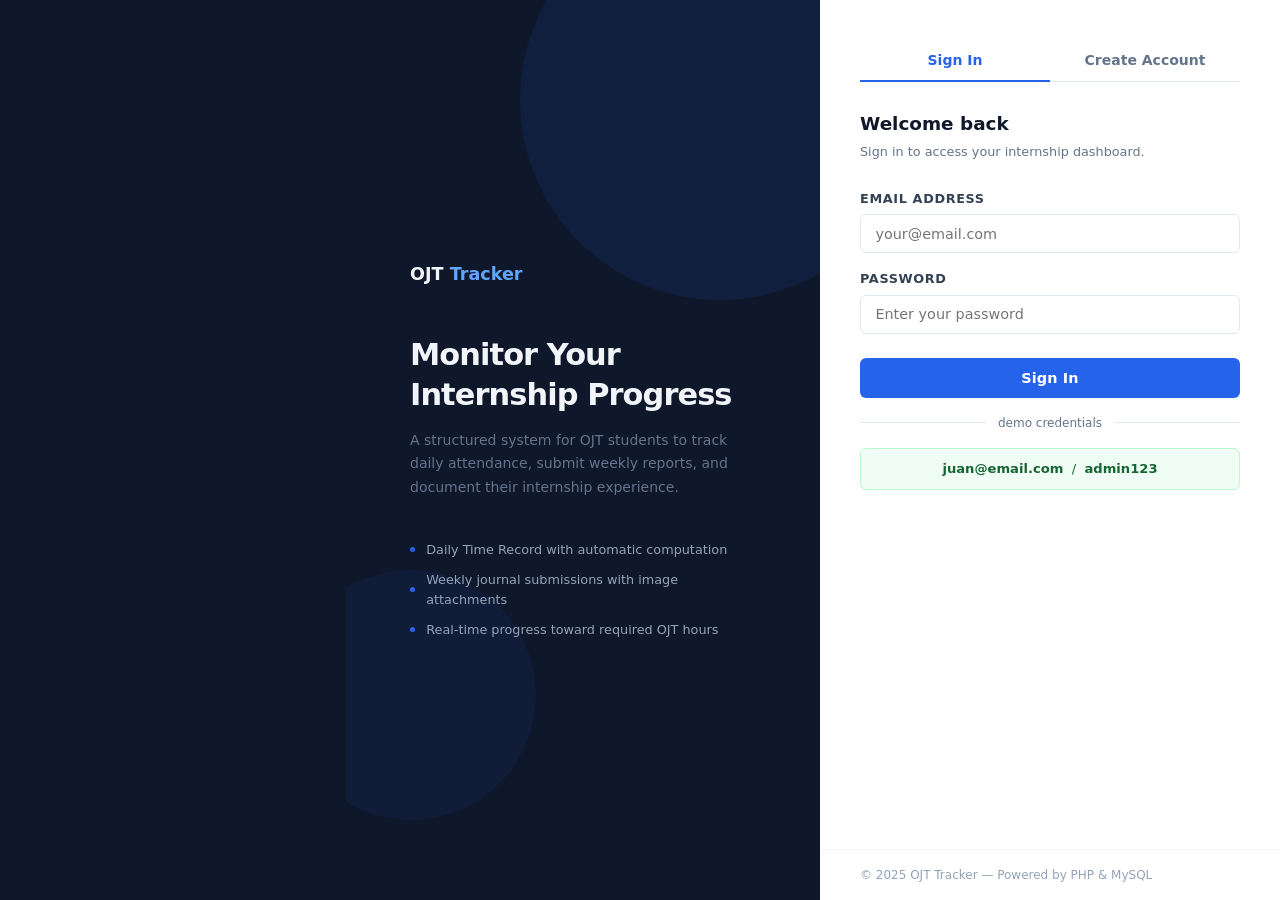
==== frontend/index.html @ 7eb18fa3 "Initial commit" ====
<!DOCTYPE html>
<html lang="en">
<head>
  <meta charset="UTF-8"/>
  <meta name="viewport" content="width=device-width, initial-scale=1.0"/>
  <title>OJT Tracker — Sign In</title>
  <link rel="stylesheet" href="css/style.css"/>
  <style>
    .login-page { display:flex; min-height:100vh; background:#f8fafc; }
    .login-brand {
      flex:1; background:#0f172a; display:flex; flex-direction:column;
      justify-content:center; padding:4rem; position:relative; overflow:hidden;
    }
    .login-brand::before {
      content:''; position:absolute; width:400px; height:400px;
      background:rgba(37,99,235,0.1); border-radius:50%; top:-100px; right:-100px;
    }
    .login-brand::after {
      content:''; position:absolute; width:250px; height:250px;
      background:rgba(37,99,235,0.07); border-radius:50%; bottom:80px; left:-60px;
    }
    .brand-logo { font-size:1.1rem; font-weight:700; color:#f1f5f9; margin-bottom:3rem; position:relative; z-index:1; }
    .brand-logo span { color:#60a5fa; }
    .brand-headline { font-size:1.9rem; font-weight:700; color:#f1f5f9; line-height:1.3; letter-spacing:-0.03em; margin-bottom:0.9rem; position:relative; z-index:1; }
    .brand-sub { font-size:0.875rem; color:#64748b; line-height:1.7; max-width:320px; position:relative; z-index:1; }
    .brand-features { margin-top:2.5rem; display:flex; flex-direction:column; gap:0.7rem; position:relative; z-index:1; }
    .brand-feature { display:flex; align-items:center; gap:0.7rem; font-size:0.8rem; color:#94a3b8; }
    .brand-dot { width:5px; height:5px; background:#2563eb; border-radius:50%; flex-shrink:0; }
    .login-form-panel { width:460px; flex-shrink:0; background:#fff; display:flex; flex-direction:column; box-shadow:-4px 0 24px rgba(0,0,0,0.06); }
    .login-form-content { flex:1; padding:2.5rem; display:flex; flex-direction:column; justify-content:center; }
    .form-title { font-size:1.15rem; font-weight:700; color:#0f172a; margin-bottom:0.25rem; }
    .form-sub { font-size:0.8rem; color:#64748b; margin-bottom:1.75rem; }
    .auth-footer-bar { padding:1rem 2.5rem; font-size:0.75rem; color:#94a3b8; border-top:1px solid #f1f5f9; }
    @media(max-width:768px){ .login-brand{display:none;} .login-form-panel{width:100%;} .login-form-content{padding:2rem 1.5rem;} }
  </style>
</head>
<body>
<div class="login-page">

  <!-- Branding Panel -->
  <div class="login-brand">
    <div class="brand-logo">OJT <span>Tracker</span></div>
    <div class="brand-headline">Monitor Your<br/>Internship Progress</div>
    <div class="brand-sub">A structured system for OJT students to track daily attendance, submit weekly reports, and document their internship experience.</div>
    <div class="brand-features">
      <div class="brand-feature"><div class="brand-dot"></div>Daily Time Record with automatic computation</div>
      <div class="brand-feature"><div class="brand-dot"></div>Weekly journal submissions with image attachments</div>
      <div class="brand-feature"><div class="brand-dot"></div>Real-time progress toward required OJT hours</div>
    </div>
  </div>

  <!-- Form Panel -->
  <div class="login-form-panel">
    <div class="login-form-content">

      <div class="auth-tabs">
        <button class="auth-tab active" id="tab-login"    onclick="switchTab('login')">Sign In</button>
        <button class="auth-tab"        id="tab-register" onclick="switchTab('register')">Create Account</button>
      </div>

      <div class="auth-panels">

        <!-- LOGIN -->
        <div class="auth-panel active" id="panel-login">
          <div class="form-title">Welcome back</div>
          <div class="form-sub">Sign in to access your internship dashboard.</div>
          <div class="auth-alert" id="login-alert"></div>
          <div class="input-field">
            <label>Email Address</label>
            <input type="email" id="login-email" placeholder="your@email.com"
              style="padding-left:0.9rem;"
              onkeydown="if(event.key==='Enter') loginUser()"/>
          </div>
          <div class="input-field">
            <label>Password</label>
            <input type="password" id="login-password" placeholder="Enter your password"
              style="padding-left:0.9rem;"
              onkeydown="if(event.key==='Enter') loginUser()"/>
          </div>
          <button class="btn-auth" onclick="loginUser()">Sign In</button>
          <div class="auth-divider">demo credentials</div>
          <div class="demo-hint"><strong>juan@email.com</strong> &nbsp;/&nbsp; <strong>admin123</strong></div>
        </div>

        <!-- REGISTER -->
        <div class="auth-panel" id="panel-register">
          <div class="form-title">Create your account</div>
          <div class="form-sub">Register to start tracking your internship.</div>
          <div class="auth-alert" id="register-alert"></div>
          <div class="field-row">
            <div class="input-field">
              <label>Full Name</label>
              <input type="text" id="reg-name" placeholder="Juan dela Cruz" style="padding-left:0.9rem;"/>
            </div>
            <div class="input-field">
              <label>School</label>
              <input type="text" id="reg-school" placeholder="e.g. PLM" style="padding-left:0.9rem;"/>
            </div>
          </div>
          <div class="input-field">
            <label>Company / Organization</label>
            <input type="text" id="reg-company" placeholder="e.g. ABC Corporation" style="padding-left:0.9rem;"/>
          </div>
          <div class="input-field">
            <label>Email Address</label>
            <input type="email" id="reg-email" placeholder="your@email.com" style="padding-left:0.9rem;"/>
          </div>
          <div class="field-row">
            <div class="input-field">
              <label>Required Hours</label>
              <input type="number" id="reg-hours" value="600" min="1" max="2000" style="padding-left:0.9rem;"/>
            </div>
            <div class="input-field">
              <label>Password</label>
              <input type="password" id="reg-password" placeholder="Min. 6 characters"
                oninput="checkStrength(this.value)" style="padding-left:0.9rem;"/>
            </div>
          </div>
          <div class="strength-bar">
            <div class="strength-seg" id="str-1"></div>
            <div class="strength-seg" id="str-2"></div>
            <div class="strength-seg" id="str-3"></div>
            <div class="strength-seg" id="str-4"></div>
          </div>
          <div class="strength-label" id="str-label">Enter a password</div>
          <button class="btn-auth" onclick="registerUser()" style="margin-top:1rem;">Create Account</button>
        </div>

      </div>
    </div>
    <div class="auth-footer-bar">&copy; 2025 OJT Tracker &mdash; Powered by PHP &amp; MySQL</div>
  </div>

</div>

<script src="js/auth.js"></script>
<script>
  function switchTab(tab) {
    ['login','register'].forEach(t => {
      document.getElementById(`panel-${t}`).classList.remove('active');
      document.getElementById(`tab-${t}`).classList.remove('active');
    });
    document.getElementById(`panel-${tab}`).classList.add('active');
    document.getElementById(`tab-${tab}`).classList.add('active');
  }

  function authAlert(id, msg, type) {
    const el = document.getElementById(id);
    el.textContent = msg;
    el.className = `auth-alert ${type} show`;
  }

  function clearAlert(id) { document.getElementById(id).classList.remove('show'); }

  function checkStrength(val) {
    const segs  = [1,2,3,4].map(i => document.getElementById(`str-${i}`));
    const label = document.getElementById('str-label');
    segs.forEach(s => s.className = 'strength-seg');
    if (!val) { label.textContent = 'Enter a password'; return; }
    let score = 0;
    if (val.length >= 6)  score++;
    if (val.length >= 10) score++;
    if (/[A-Z]/.test(val) || /[0-9]/.test(val)) score++;
    if (/[^A-Za-z0-9]/.test(val)) score++;
    const levels = ['','weak','fair','good','strong'];
    const labels = ['','Weak','Fair','Good','Strong'];
    for (let i = 0; i < score; i++) segs[i].classList.add(levels[score]);
    label.textContent = labels[score] || 'Enter a password';
  }

  function loginUser() {
    clearAlert('login-alert');
    const email    = document.getElementById('login-email').value.trim();
    const password = document.getElementById('login-password').value;
    if (!email || !password) { authAlert('login-alert', 'Please enter your email and password.', 'error'); return; }
    fetch(`${API}/auth/login.php`, {
      method: 'POST', headers: { 'Content-Type': 'application/json' },
      body: JSON.stringify({ email, password })
    })
    .then(r => r.json())
    .then(data => {
      if (data.success) {
        localStorage.setItem('ojt_user', JSON.stringify(data.user));
        authAlert('login-alert', 'Login successful. Redirecting...', 'success');
        setTimeout(() => window.location.href = 'dashboard.html', 700);
      } else {
        authAlert('login-alert', data.error || 'Invalid credentials.', 'error');
      }
    })
    .catch(() => authAlert('login-alert', 'Unable to connect. Please check that XAMPP is running.', 'error'));
  }

  function registerUser() {
    clearAlert('register-alert');
    const name     = document.getElementById('reg-name').value.trim();
    const school   = document.getElementById('reg-school').value.trim();
    const company  = document.getElementById('reg-company').value.trim();
    const email    = document.getElementById('reg-email').value.trim();
    const hours    = document.getElementById('reg-hours').value;
    const password = document.getElementById('reg-password').value;
    if (!name || !email || !password || !company) { authAlert('register-alert', 'Please complete all required fields.', 'error'); return; }
    if (password.length < 6) { authAlert('register-alert', 'Password must be at least 6 characters.', 'error'); return; }
    if (!/^[^\s@]+@[^\s@]+\.[^\s@]+$/.test(email)) { authAlert('register-alert', 'Please enter a valid email address.', 'error'); return; }
    fetch(`${API}/auth/register.php`, {
      method: 'POST', headers: { 'Content-Type': 'application/json' },
      body: JSON.stringify({ name, school, company, email, password, required_hours: hours || 600 })
    })
    .then(r => r.json())
    .then(data => {
      if (data.success) {
        authAlert('register-alert', 'Account created. You may now sign in.', 'success');
        setTimeout(() => { switchTab('login'); document.getElementById('login-email').value = email; }, 1200);
      } else {
        authAlert('register-alert', data.error, 'error');
      }
    })
    .catch(() => authAlert('register-alert', 'Unable to connect to server.', 'error'));
  }
</script>
</body>
</html>
---- frontend/css/style.css ----
/* ============================================================
   OJT TRACKER — Corporate Professional Theme
   Clean, minimal, enterprise-grade design
   ============================================================ */

/* ── Reset & Variables ── */
*, *::before, *::after { box-sizing: border-box; margin: 0; padding: 0; }

:root {
  /* Corporate color palette */
  --primary:        #2563eb;
  --primary-dark:   #1d4ed8;
  --primary-light:  #eff6ff;
  --primary-muted:  #bfdbfe;

  --success:        #16a34a;
  --success-light:  #f0fdf4;
  --danger:         #dc2626;
  --danger-light:   #fef2f2;
  --warning:        #d97706;
  --warning-light:  #fffbeb;

  /* Neutrals */
  --bg:             #f1f5f9;
  --card:           #ffffff;
  --text:           #0f172a;
  --text-secondary: #334155;
  --text-muted:     #64748b;
  --border:         #e2e8f0;
  --border-light:   #f1f5f9;

  /* Sidebar */
  --sidebar-bg:     #0f172a;
  --sidebar-hover:  #1e293b;
  --sidebar-active: #1e3a5f;
  --sidebar-width:  256px;

  /* Misc */
  --radius:         8px;
  --radius-sm:      6px;
  --radius-lg:      12px;
  --shadow-sm:      0 1px 3px rgba(0,0,0,0.08), 0 1px 2px rgba(0,0,0,0.04);
  --shadow:         0 4px 6px rgba(0,0,0,0.05), 0 1px 3px rgba(0,0,0,0.06);
  --shadow-md:      0 10px 15px rgba(0,0,0,0.07), 0 4px 6px rgba(0,0,0,0.05);
  --transition:     all 0.18s ease;
}

body {
  font-family: 'Segoe UI', system-ui, -apple-system, BlinkMacSystemFont, sans-serif;
  background: var(--bg);
  color: var(--text);
  min-height: 100vh;
  font-size: 14px;
  line-height: 1.5;
  -webkit-font-smoothing: antialiased;
}

/* ── Scrollbar ── */
::-webkit-scrollbar { width: 5px; height: 5px; }
::-webkit-scrollbar-track { background: transparent; }
::-webkit-scrollbar-thumb { background: #cbd5e1; border-radius: 99px; }
::-webkit-scrollbar-thumb:hover { background: #94a3b8; }

/* ── Animations ── */
@keyframes fadeIn {
  from { opacity: 0; transform: translateY(8px); }
  to   { opacity: 1; transform: translateY(0); }
}
@keyframes shimmer {
  0%   { background-position: -200% 0; }
  100% { background-position:  200% 0; }
}

.main { animation: fadeIn 0.25s ease both; }

/* ============================================================
   LOGIN / AUTH PAGE
   ============================================================ */
.login-page {
  display: flex;
  min-height: 100vh;
  background: #f8fafc;
}

/* Left branding panel */
.login-page::before {
  content: '';
  display: block;
  flex: 1;
  background: var(--sidebar-bg);
  min-height: 100vh;
  position: relative;
}

@media (max-width: 768px) {
  .login-page::before { display: none; }
}

.login-card {
  width: 100%;
  max-width: 460px;
  padding: 3rem 2.75rem;
  background: #fff;
  display: flex;
  flex-direction: column;
  justify-content: center;
  box-shadow: -4px 0 40px rgba(0,0,0,0.06);
  position: relative;
  z-index: 1;
}

.login-logo {
  font-size: 1.35rem;
  font-weight: 700;
  color: var(--text);
  letter-spacing: -0.02em;
  margin-bottom: 0.25rem;
}

.login-logo span {
  color: var(--primary);
}

.login-subtitle {
  font-size: 0.82rem;
  color: var(--text-muted);
  margin-bottom: 2.5rem;
  padding-bottom: 2rem;
  border-bottom: 1px solid var(--border);
}

.login-hint {
  margin-top: 1.25rem;
  font-size: 0.8rem;
  color: var(--text-muted);
  padding: 0.65rem 0.9rem;
  background: var(--bg);
  border-radius: var(--radius-sm);
  border: 1px solid var(--border);
  text-align: center;
}

/* ── Auth Tab Switcher ── */
.auth-tabs {
  display: flex;
  border-bottom: 1px solid var(--border);
  margin-bottom: 1.75rem;
}

.auth-tab {
  flex: 1;
  padding: 0.75rem 1rem;
  background: none;
  border: none;
  border-bottom: 2px solid transparent;
  margin-bottom: -1px;
  font-size: 0.875rem;
  font-weight: 600;
  color: var(--text-muted);
  cursor: pointer;
  transition: var(--transition);
  font-family: inherit;
}

.auth-tab:hover { color: var(--text); }
.auth-tab.active { color: var(--primary); border-bottom-color: var(--primary); }

/* ── Auth Panels ── */
.auth-panels { flex: 1; }
.auth-panel { display: none; animation: fadeIn 0.2s ease; }
.auth-panel.active { display: block; }

.auth-logo {
  margin-bottom: 1.75rem;
}
.auth-logo-title {
  font-size: 1.1rem;
  font-weight: 700;
  color: var(--text);
  letter-spacing: -0.01em;
}
.auth-logo-sub {
  font-size: 0.8rem;
  color: var(--text-muted);
  margin-top: 0.2rem;
}

/* ── Input Fields ── */
.input-field { margin-bottom: 1rem; }

.input-field label {
  display: block;
  font-size: 0.8rem;
  font-weight: 600;
  color: var(--text-secondary);
  margin-bottom: 0.4rem;
  text-transform: uppercase;
  letter-spacing: 0.05em;
}

.input-field input {
  width: 100%;
  padding: 0.65rem 0.9rem 0.65rem 2.5rem;
  border: 1px solid var(--border);
  border-radius: var(--radius-sm);
  font-size: 0.9rem;
  font-family: inherit;
  color: var(--text);
  background: #fff;
  outline: none;
  transition: var(--transition);
}

.input-field input:focus {
  border-color: var(--primary);
  box-shadow: 0 0 0 3px rgba(37,99,235,0.08);
}

.input-field .field-icon {
  position: absolute;
  left: 0.75rem;
  bottom: 0.72rem;
  font-size: 0.9rem;
  color: #94a3b8;
  pointer-events: none;
}

.field-row {
  display: grid;
  grid-template-columns: 1fr 1fr;
  gap: 0.75rem;
}

.btn-auth {
  width: 100%;
  padding: 0.75rem;
  background: var(--primary);
  color: #fff;
  border: none;
  border-radius: var(--radius-sm);
  font-size: 0.9rem;
  font-weight: 600;
  font-family: inherit;
  cursor: pointer;
  margin-top: 0.5rem;
  transition: var(--transition);
  letter-spacing: 0.01em;
}

.btn-auth:hover { background: var(--primary-dark); }
.btn-auth:active { transform: scale(0.99); }

/* Password strength */
.strength-bar { display: flex; gap: 3px; margin-top: 6px; }
.strength-seg { flex: 1; height: 3px; background: var(--border); border-radius: 99px; transition: background 0.3s; }
.strength-seg.weak   { background: var(--danger); }
.strength-seg.fair   { background: var(--warning); }
.strength-seg.good   { background: #2dd4bf; }
.strength-seg.strong { background: var(--success); }
.strength-label { font-size: 0.72rem; color: var(--text-muted); margin-top: 4px; }

/* Auth alerts */
.auth-alert { padding: 0.65rem 0.9rem; border-radius: var(--radius-sm); font-size: 0.85rem; margin-bottom: 1rem; display: none; border: 1px solid; }
.auth-alert.show { display: block; }
.auth-alert.error   { background: var(--danger-light);  color: #991b1b; border-color: #fecaca; }
.auth-alert.success { background: var(--success-light); color: #166534; border-color: #bbf7d0; }

.auth-divider {
  display: flex; align-items: center; gap: 0.75rem;
  font-size: 0.75rem; color: var(--text-muted); margin: 1rem 0;
}
.auth-divider::before, .auth-divider::after { content: ''; flex: 1; height: 1px; background: var(--border); }

.demo-hint {
  background: #f0fdf4;
  border: 1px solid #bbf7d0;
  border-radius: var(--radius-sm);
  padding: 0.65rem 1rem;
  font-size: 0.82rem;
  color: #166534;
  text-align: center;
}

.auth-footer {
  padding: 1.25rem 2.75rem;
  font-size: 0.75rem;
  color: var(--text-muted);
  border-top: 1px solid var(--border);
  margin-top: auto;
}

/* ============================================================
   LAYOUT
   ============================================================ */
.layout { display: flex; min-height: 100vh; }

/* ============================================================
   SIDEBAR
   ============================================================ */
.sidebar {
  width: var(--sidebar-width);
  background: var(--sidebar-bg);
  display: flex;
  flex-direction: column;
  padding: 0;
  position: fixed;
  top: 0; left: 0;
  height: 100vh;
  z-index: 100;
  transition: var(--transition);
  border-right: 1px solid #1e293b;
}

.sidebar-logo {
  padding: 1.25rem 1.5rem;
  border-bottom: 1px solid #1e293b;
  font-size: 1rem;
  font-weight: 700;
  color: #f1f5f9;
  letter-spacing: -0.01em;
  white-space: nowrap;
  overflow: hidden;
}

.sidebar-logo span {
  color: #60a5fa;
}

.nav-section-label {
  padding: 1.25rem 1.5rem 0.4rem;
  font-size: 0.68rem;
  font-weight: 700;
  text-transform: uppercase;
  letter-spacing: 0.1em;
  color: #475569;
}

nav { padding: 0 0.75rem; }

.nav-link {
  display: flex;
  align-items: center;
  gap: 0.75rem;
  padding: 0.6rem 0.75rem;
  border-radius: var(--radius-sm);
  color: #94a3b8;
  text-decoration: none;
  margin-bottom: 1px;
  font-size: 0.875rem;
  font-weight: 500;
  transition: var(--transition);
}

.nav-link:hover {
  background: var(--sidebar-hover);
  color: #e2e8f0;
}

.nav-link.active {
  background: var(--sidebar-active);
  color: #eff6ff;
  font-weight: 600;
}

.nav-link.active .nav-icon-svg path,
.nav-link.active .nav-icon-svg rect,
.nav-link.active .nav-icon-svg circle { stroke: #60a5fa; }

.nav-icon {
  width: 18px;
  text-align: center;
  font-size: 0.95rem;
  flex-shrink: 0;
  opacity: 0.8;
}

/* SVG nav icons */
.nav-icon-svg {
  width: 16px;
  height: 16px;
  flex-shrink: 0;
  stroke: #64748b;
  fill: none;
  stroke-width: 1.8;
  stroke-linecap: round;
  stroke-linejoin: round;
  transition: var(--transition);
}

.nav-link:hover .nav-icon-svg { stroke: #94a3b8; }
.nav-link.active .nav-icon-svg { stroke: #60a5fa; }

.sidebar-footer {
  margin-top: auto;
  border-top: 1px solid #1e293b;
  padding: 1rem 0.75rem;
}

.sidebar-user {
  display: flex;
  align-items: center;
  gap: 0.75rem;
  padding: 0.5rem 0.5rem 0.75rem;
}

.sidebar-avatar {
  width: 32px; height: 32px;
  background: var(--primary);
  border-radius: var(--radius-sm);
  display: flex;
  align-items: center;
  justify-content: center;
  font-weight: 700;
  font-size: 0.8rem;
  color: #fff;
  flex-shrink: 0;
}

.sidebar-user-info { flex: 1; overflow: hidden; }
.sidebar-user-name { font-size: 0.82rem; font-weight: 600; color: #e2e8f0; white-space: nowrap; overflow: hidden; text-overflow: ellipsis; }
.sidebar-user-role { font-size: 0.7rem; color: #475569; margin-top: 1px; }

/* ============================================================
   MAIN CONTENT
   ============================================================ */
.main {
  margin-left: var(--sidebar-width);
  padding: 2rem 2.5rem;
  flex: 1;
  min-height: 100vh;
}

/* ── Page Header ── */
.page-header {
  display: flex;
  justify-content: space-between;
  align-items: flex-start;
  margin-bottom: 1.75rem;
  gap: 1rem;
  flex-wrap: wrap;
}

.page-header-left h1 {
  font-size: 1.4rem;
  font-weight: 700;
  color: var(--text);
  letter-spacing: -0.02em;
  line-height: 1.25;
}

.page-header-left p {
  color: var(--text-muted);
  font-size: 0.875rem;
  margin-top: 0.25rem;
}

.breadcrumb {
  display: flex;
  align-items: center;
  gap: 0.4rem;
  font-size: 0.78rem;
  color: var(--text-muted);
  margin-bottom: 0.35rem;
}

.breadcrumb::after {
  content: '';
}

.breadcrumb span {
  color: var(--primary);
  font-weight: 500;
}

.breadcrumb-sep { color: #cbd5e1; }

/* ============================================================
   CARDS
   ============================================================ */
.card {
  background: var(--card);
  border-radius: var(--radius);
  padding: 1.5rem;
  box-shadow: var(--shadow-sm);
  border: 1px solid var(--border);
  transition: var(--transition);
}

.card-header {
  display: flex;
  justify-content: space-between;
  align-items: center;
  margin-bottom: 1.25rem;
  padding-bottom: 1rem;
  border-bottom: 1px solid var(--border-light);
}

.card-title {
  font-size: 0.875rem;
  font-weight: 700;
  color: var(--text);
  text-transform: uppercase;
  letter-spacing: 0.04em;
}

/* ── Stat Cards ── */
.cards-grid {
  display: grid;
  grid-template-columns: repeat(auto-fit, minmax(200px, 1fr));
  gap: 1rem;
  margin-bottom: 1.5rem;
}

.stat-card {
  padding: 1.25rem 1.5rem;
  position: relative;
  animation: fadeIn 0.3s ease both;
}

.stat-card:nth-child(1) { animation-delay: 0.04s; }
.stat-card:nth-child(2) { animation-delay: 0.08s; }
.stat-card:nth-child(3) { animation-delay: 0.12s; }
.stat-card:nth-child(4) { animation-delay: 0.16s; }

.stat-icon-wrap {
  width: 36px; height: 36px;
  border-radius: var(--radius-sm);
  display: flex;
  align-items: center;
  justify-content: center;
  margin-bottom: 1rem;
  font-size: 1rem;
}

/* Clean, subtle icon backgrounds */
.stat-icon-1 { background: #eff6ff; color: var(--primary); }
.stat-icon-2 { background: #f0fdf4; color: var(--success); }
.stat-icon-3 { background: #fffbeb; color: var(--warning); }
.stat-icon-4 { background: #f5f3ff; color: #7c3aed; }

.stat-label {
  font-size: 0.75rem;
  color: var(--text-muted);
  font-weight: 600;
  text-transform: uppercase;
  letter-spacing: 0.05em;
  margin-bottom: 0.35rem;
}

.stat-value {
  font-size: 1.5rem;
  font-weight: 700;
  color: var(--text);
  letter-spacing: -0.02em;
  line-height: 1;
}

.stat-sub {
  font-size: 0.75rem;
  color: var(--text-muted);
  margin-top: 0.3rem;
}

/* ── Top border accent on stat cards ── */
.stat-card-1 { border-top: 3px solid #2563eb; }
.stat-card-2 { border-top: 3px solid #16a34a; }
.stat-card-3 { border-top: 3px solid #d97706; }
.stat-card-4 { border-top: 3px solid #7c3aed; }

/* ── Progress ── */
.progress-wrap { margin-top: 0.25rem; }
.progress-label-row { display: flex; justify-content: space-between; font-size: 0.8rem; color: var(--text-muted); margin-bottom: 0.6rem; }
.progress-bar-bg { background: var(--border); border-radius: 999px; height: 8px; overflow: hidden; }
.progress-bar-fill {
  height: 100%;
  border-radius: 999px;
  background: var(--primary);
  transition: width 0.7s ease;
}

/* ============================================================
   FORMS
   ============================================================ */
.form-group { margin-bottom: 1.1rem; }

.form-group label {
  display: block;
  margin-bottom: 0.4rem;
  font-weight: 600;
  font-size: 0.8rem;
  color: var(--text-secondary);
  text-transform: uppercase;
  letter-spacing: 0.04em;
}

.form-group input,
.form-group textarea,
.form-group select {
  width: 100%;
  padding: 0.6rem 0.875rem;
  border: 1px solid var(--border);
  border-radius: var(--radius-sm);
  font-size: 0.9rem;
  font-family: inherit;
  color: var(--text);
  background: #fff;
  outline: none;
  transition: var(--transition);
}

.form-group input:focus,
.form-group textarea:focus,
.form-group select:focus {
  border-color: var(--primary);
  box-shadow: 0 0 0 3px rgba(37,99,235,0.08);
}

.form-group textarea { resize: vertical; min-height: 100px; line-height: 1.6; }
.form-row { display: grid; grid-template-columns: 1fr 1fr; gap: 1rem; }

.input-wrap { position: relative; }
.input-wrap input { padding-left: 2.5rem; }
.input-icon { position: absolute; left: 0.8rem; top: 50%; transform: translateY(-50%); font-size: 0.9rem; color: #94a3b8; pointer-events: none; }

/* ============================================================
   BUTTONS
   ============================================================ */
.btn {
  display: inline-flex;
  align-items: center;
  justify-content: center;
  gap: 0.4rem;
  padding: 0.55rem 1.1rem;
  border: 1px solid transparent;
  border-radius: var(--radius-sm);
  cursor: pointer;
  font-size: 0.85rem;
  font-weight: 600;
  font-family: inherit;
  transition: var(--transition);
  white-space: nowrap;
  letter-spacing: 0.01em;
}

.btn:active { transform: scale(0.98); }

.btn-primary {
  background: var(--primary);
  color: #fff;
  border-color: var(--primary);
}
.btn-primary:hover { background: var(--primary-dark); border-color: var(--primary-dark); }

.btn-success {
  background: var(--success);
  color: #fff;
  border-color: var(--success);
}
.btn-success:hover { background: #15803d; }

.btn-danger {
  background: var(--danger);
  color: #fff;
  border-color: var(--danger);
}
.btn-danger:hover { background: #b91c1c; }

.btn-outline {
  background: #fff;
  border-color: var(--border);
  color: var(--text-secondary);
}
.btn-outline:hover { border-color: #94a3b8; background: var(--bg); }

.btn-ghost {
  background: rgba(255,255,255,0.08);
  color: #94a3b8;
  border-color: rgba(255,255,255,0.1);
}
.btn-ghost:hover { background: rgba(255,255,255,0.14); color: #e2e8f0; }

.btn-sm  { padding: 0.35rem 0.75rem; font-size: 0.775rem; }
.btn-lg  { padding: 0.7rem 1.5rem; font-size: 0.9rem; }
.full-width { width: 100%; }

/* ============================================================
   ALERTS
   ============================================================ */
.alert {
  padding: 0.7rem 1rem;
  border-radius: var(--radius-sm);
  margin-bottom: 1rem;
  font-size: 0.85rem;
  font-weight: 500;
  border: 1px solid;
  animation: fadeIn 0.2s ease;
}

.alert-success { background: var(--success-light); color: #166534; border-color: #bbf7d0; }
.alert-error   { background: var(--danger-light);  color: #991b1b; border-color: #fecaca; }
.alert-info    { background: var(--primary-light); color: #1e40af; border-color: var(--primary-muted); }
.hidden        { display: none !important; }

/* ============================================================
   DTR PAGE
   ============================================================ */
.dtr-hero {
  background: var(--sidebar-bg);
  border-radius: var(--radius);
  padding: 2.5rem 2rem;
  color: #fff;
  text-align: center;
  margin-bottom: 1.5rem;
  border: 1px solid #1e293b;
  position: relative;
  overflow: hidden;
}

/* Subtle grid pattern */
.dtr-hero::before {
  content: '';
  position: absolute;
  inset: 0;
  background-image:
    linear-gradient(rgba(255,255,255,0.03) 1px, transparent 1px),
    linear-gradient(90deg, rgba(255,255,255,0.03) 1px, transparent 1px);
  background-size: 32px 32px;
}

.dtr-date {
  font-size: 0.82rem;
  color: #64748b;
  margin-bottom: 0.5rem;
  text-transform: uppercase;
  letter-spacing: 0.06em;
  position: relative;
  z-index: 1;
}

.dtr-clock {
  font-size: 3.5rem;
  font-weight: 700;
  letter-spacing: -2px;
  font-variant-numeric: tabular-nums;
  line-height: 1;
  margin-bottom: 1.5rem;
  color: #f1f5f9;
  position: relative;
  z-index: 1;
}

.dtr-buttons {
  display: flex;
  gap: 0.75rem;
  justify-content: center;
  position: relative;
  z-index: 1;
}

.btn-in {
  background: #166534;
  color: #dcfce7;
  border-color: #166534;
  padding: 0.65rem 2rem;
  font-size: 0.9rem;
}
.btn-in:hover { background: #15803d; border-color: #15803d; }

.btn-out {
  background: #991b1b;
  color: #fee2e2;
  border-color: #991b1b;
  padding: 0.65rem 2rem;
  font-size: 0.9rem;
}
.btn-out:hover { background: #b91c1c; border-color: #b91c1c; }

/* Collapsible */
.collapsible { overflow: hidden; transition: max-height 0.3s ease; max-height: 0; }
.collapsible.open { max-height: 600px; }

/* ============================================================
   TABLES
   ============================================================ */
.table-wrap { overflow-x: auto; }

.table {
  width: 100%;
  border-collapse: collapse;
}

.table thead tr {
  background: var(--bg);
  border-bottom: 1px solid var(--border);
}

.table th {
  padding: 0.7rem 1rem;
  text-align: left;
  font-size: 0.72rem;
  font-weight: 700;
  text-transform: uppercase;
  letter-spacing: 0.07em;
  color: var(--text-muted);
  white-space: nowrap;
}

.table td {
  padding: 0.85rem 1rem;
  border-bottom: 1px solid var(--border-light);
  font-size: 0.875rem;
  color: var(--text-secondary);
}

.table tbody tr:hover td { background: #fafcff; }
.table tbody tr:last-child td { border-bottom: none; }

/* ============================================================
   BADGES
   ============================================================ */
.badge {
  display: inline-flex;
  align-items: center;
  gap: 0.25rem;
  padding: 0.2rem 0.6rem;
  border-radius: 4px;
  font-size: 0.72rem;
  font-weight: 600;
  letter-spacing: 0.02em;
}

.badge-primary { background: #eff6ff; color: #1d4ed8; }
.badge-success { background: #f0fdf4; color: #166534; }
.badge-warning { background: #fffbeb; color: #92400e; }
.badge-danger  { background: #fef2f2; color: #991b1b; }
.badge-muted   { background: #f1f5f9; color: var(--text-muted); }

/* ============================================================
   WEEKLY REPORTS
   ============================================================ */
.report-card {
  margin-bottom: 1rem;
  animation: fadeIn 0.3s ease both;
  border-left: 3px solid var(--primary);
}

.report-header {
  display: flex;
  justify-content: space-between;
  align-items: flex-start;
  margin-bottom: 0.75rem;
  flex-wrap: wrap;
  gap: 0.5rem;
}

.report-title {
  font-size: 0.95rem;
  font-weight: 700;
  color: var(--text);
}

.report-body {
  color: var(--text-muted);
  line-height: 1.7;
  font-size: 0.875rem;
  margin-bottom: 1rem;
}

/* ── File Upload ── */
.file-upload-area {
  border: 1px dashed #cbd5e1;
  border-radius: var(--radius-sm);
  padding: 1.5rem;
  text-align: center;
  cursor: pointer;
  transition: var(--transition);
  background: var(--bg);
}

.file-upload-area:hover {
  border-color: var(--primary);
  background: var(--primary-light);
}

.file-upload-area input[type="file"] { display: none; }
.file-upload-icon { font-size: 1.5rem; margin-bottom: 0.5rem; opacity: 0.5; }
.file-upload-text { font-size: 0.82rem; color: var(--text-muted); }
.file-upload-text strong { color: var(--primary); }

/* ── Image Previews ── */
.image-preview-grid { display: flex; flex-wrap: wrap; gap: 0.5rem; margin-top: 0.75rem; }
.image-preview-grid img {
  width: 80px; height: 80px;
  object-fit: cover;
  border-radius: var(--radius-sm);
  border: 1px solid var(--border);
  cursor: pointer;
  transition: var(--transition);
}
.image-preview-grid img:hover { border-color: var(--primary); box-shadow: 0 0 0 2px rgba(37,99,235,0.15); }

/* ============================================================
   SETTINGS PAGE
   ============================================================ */
.settings-section-title {
  font-size: 0.72rem;
  font-weight: 700;
  text-transform: uppercase;
  letter-spacing: 0.08em;
  color: var(--text-muted);
  margin-bottom: 1rem;
  display: flex;
  align-items: center;
  gap: 0.75rem;
}
.settings-section-title::after { content: ''; flex: 1; height: 1px; background: var(--border); }

.settings-item {
  display: flex;
  align-items: center;
  justify-content: space-between;
  padding: 1rem 0;
  border-bottom: 1px solid var(--border-light);
  gap: 1rem;
  flex-wrap: wrap;
}

.settings-item:last-child { border-bottom: none; }
.settings-item-label { font-weight: 600; font-size: 0.875rem; color: var(--text); }
.settings-item-desc { font-size: 0.78rem; color: var(--text-muted); margin-top: 0.15rem; }
.settings-item-control { min-width: 220px; }

/* ============================================================
   MODAL (Lightbox)
   ============================================================ */
.modal-overlay {
  position: fixed;
  inset: 0;
  background: rgba(0,0,0,0.8);
  z-index: 1000;
  display: flex;
  align-items: center;
  justify-content: center;
  cursor: pointer;
  animation: fadeIn 0.15s ease;
}

.modal-img {
  max-width: 90vw;
  max-height: 90vh;
  border-radius: var(--radius);
  box-shadow: 0 25px 50px rgba(0,0,0,0.5);
}

/* ============================================================
   EMPTY STATES
   ============================================================ */
.empty-state {
  text-align: center;
  padding: 3rem 2rem;
  color: var(--text-muted);
}

.empty-state-icon { font-size: 2rem; margin-bottom: 0.75rem; opacity: 0.3; }
.empty-state h3 { font-size: 0.9rem; font-weight: 600; color: var(--text-secondary); margin-bottom: 0.4rem; }
.empty-state p { font-size: 0.82rem; }

/* ============================================================
   MISC
   ============================================================ */
.divider {
  display: flex; align-items: center; gap: 0.75rem;
  margin: 1rem 0; color: var(--text-muted); font-size: 0.78rem;
}
.divider::before, .divider::after { content: ''; flex: 1; height: 1px; background: var(--border); }

/* ============================================================
   TOPBAR (Mobile)
   ============================================================ */
.topbar {
  display: none;
  align-items: center;
  justify-content: space-between;
  padding: 0.875rem 1.25rem;
  background: var(--sidebar-bg);
  border-bottom: 1px solid #1e293b;
  position: sticky;
  top: 0;
  z-index: 50;
}

.topbar-logo { font-weight: 700; font-size: 0.95rem; color: #f1f5f9; }

.hamburger {
  background: none;
  border: none;
  cursor: pointer;
  color: #94a3b8;
  font-size: 1.3rem;
  line-height: 1;
  padding: 0.25rem;
}

/* ============================================================
   RESPONSIVE
   ============================================================ */
@media (max-width: 960px) {
  .main { margin-left: 0; padding: 1.25rem; }
  .topbar { display: flex; }

  .sidebar {
    transform: translateX(-100%);
    transition: transform 0.25s ease;
  }
  .sidebar.open { transform: translateX(0); }

  .sidebar-overlay {
    display: none;
    position: fixed;
    inset: 0;
    background: rgba(0,0,0,0.5);
    z-index: 99;
  }
  .sidebar-overlay.show { display: block; }
}

@media (max-width: 640px) {
  .form-row { grid-template-columns: 1fr; }
  .cards-grid { grid-template-columns: 1fr 1fr; }
  .dtr-clock { font-size: 2.5rem; letter-spacing: -1px; }
  .dtr-buttons { flex-direction: column; align-items: center; }
  .btn-in, .btn-out { width: 200px; }
  .page-header { flex-direction: column; align-items: flex-start; }
  .settings-item { flex-direction: column; align-items: flex-start; }
  .settings-item-control { width: 100%; min-width: unset; }
  .field-row { grid-template-columns: 1fr; }
  .login-card { padding: 2rem 1.5rem; }
}
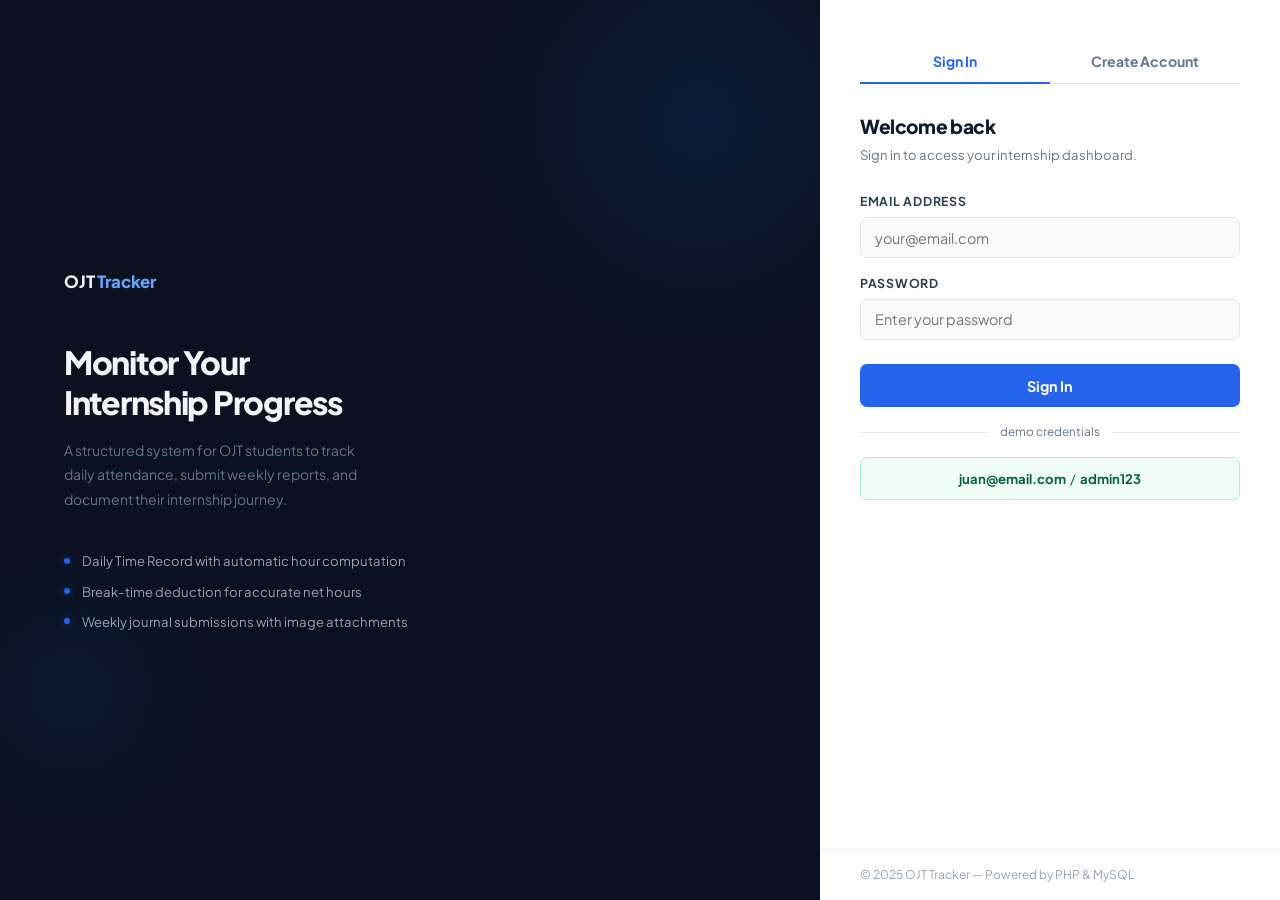
==== commit 690445cc: "feat(Major Update): Added Edit and Delete functions for DTR and Reports |" ====
--- a/frontend/index.html
+++ b/frontend/index.html
@@ -5,34 +5,6 @@
   <meta name="viewport" content="width=device-width, initial-scale=1.0"/>
   <title>OJT Tracker — Sign In</title>
   <link rel="stylesheet" href="css/style.css"/>
-  <style>
-    .login-page { display:flex; min-height:100vh; background:#f8fafc; }
-    .login-brand {
-      flex:1; background:#0f172a; display:flex; flex-direction:column;
-      justify-content:center; padding:4rem; position:relative; overflow:hidden;
-    }
-    .login-brand::before {
-      content:''; position:absolute; width:400px; height:400px;
-      background:rgba(37,99,235,0.1); border-radius:50%; top:-100px; right:-100px;
-    }
-    .login-brand::after {
-      content:''; position:absolute; width:250px; height:250px;
-      background:rgba(37,99,235,0.07); border-radius:50%; bottom:80px; left:-60px;
-    }
-    .brand-logo { font-size:1.1rem; font-weight:700; color:#f1f5f9; margin-bottom:3rem; position:relative; z-index:1; }
-    .brand-logo span { color:#60a5fa; }
-    .brand-headline { font-size:1.9rem; font-weight:700; color:#f1f5f9; line-height:1.3; letter-spacing:-0.03em; margin-bottom:0.9rem; position:relative; z-index:1; }
-    .brand-sub { font-size:0.875rem; color:#64748b; line-height:1.7; max-width:320px; position:relative; z-index:1; }
-    .brand-features { margin-top:2.5rem; display:flex; flex-direction:column; gap:0.7rem; position:relative; z-index:1; }
-    .brand-feature { display:flex; align-items:center; gap:0.7rem; font-size:0.8rem; color:#94a3b8; }
-    .brand-dot { width:5px; height:5px; background:#2563eb; border-radius:50%; flex-shrink:0; }
-    .login-form-panel { width:460px; flex-shrink:0; background:#fff; display:flex; flex-direction:column; box-shadow:-4px 0 24px rgba(0,0,0,0.06); }
-    .login-form-content { flex:1; padding:2.5rem; display:flex; flex-direction:column; justify-content:center; }
-    .form-title { font-size:1.15rem; font-weight:700; color:#0f172a; margin-bottom:0.25rem; }
-    .form-sub { font-size:0.8rem; color:#64748b; margin-bottom:1.75rem; }
-    .auth-footer-bar { padding:1rem 2.5rem; font-size:0.75rem; color:#94a3b8; border-top:1px solid #f1f5f9; }
-    @media(max-width:768px){ .login-brand{display:none;} .login-form-panel{width:100%;} .login-form-content{padding:2rem 1.5rem;} }
-  </style>
 </head>
 <body>
 <div class="login-page">
@@ -41,11 +13,11 @@
   <div class="login-brand">
     <div class="brand-logo">OJT <span>Tracker</span></div>
     <div class="brand-headline">Monitor Your<br/>Internship Progress</div>
-    <div class="brand-sub">A structured system for OJT students to track daily attendance, submit weekly reports, and document their internship experience.</div>
+    <div class="brand-sub">A structured system for OJT students to track daily attendance, submit weekly reports, and document their internship journey.</div>
     <div class="brand-features">
-      <div class="brand-feature"><div class="brand-dot"></div>Daily Time Record with automatic computation</div>
+      <div class="brand-feature"><div class="brand-dot"></div>Daily Time Record with automatic hour computation</div>
+      <div class="brand-feature"><div class="brand-dot"></div>Break-time deduction for accurate net hours</div>
       <div class="brand-feature"><div class="brand-dot"></div>Weekly journal submissions with image attachments</div>
-      <div class="brand-feature"><div class="brand-dot"></div>Real-time progress toward required OJT hours</div>
     </div>
   </div>
 
@@ -68,13 +40,11 @@
           <div class="input-field">
             <label>Email Address</label>
             <input type="email" id="login-email" placeholder="your@email.com"
-              style="padding-left:0.9rem;"
               onkeydown="if(event.key==='Enter') loginUser()"/>
           </div>
           <div class="input-field">
             <label>Password</label>
             <input type="password" id="login-password" placeholder="Enter your password"
-              style="padding-left:0.9rem;"
               onkeydown="if(event.key==='Enter') loginUser()"/>
           </div>
           <button class="btn-auth" onclick="loginUser()">Sign In</button>
@@ -90,30 +60,30 @@
           <div class="field-row">
             <div class="input-field">
               <label>Full Name</label>
-              <input type="text" id="reg-name" placeholder="Juan dela Cruz" style="padding-left:0.9rem;"/>
+              <input type="text" id="reg-name" placeholder="Juan dela Cruz"/>
             </div>
             <div class="input-field">
               <label>School</label>
-              <input type="text" id="reg-school" placeholder="e.g. PLM" style="padding-left:0.9rem;"/>
+              <input type="text" id="reg-school" placeholder="e.g. PLM"/>
             </div>
           </div>
           <div class="input-field">
             <label>Company / Organization</label>
-            <input type="text" id="reg-company" placeholder="e.g. ABC Corporation" style="padding-left:0.9rem;"/>
+            <input type="text" id="reg-company" placeholder="e.g. ABC Corporation"/>
           </div>
           <div class="input-field">
             <label>Email Address</label>
-            <input type="email" id="reg-email" placeholder="your@email.com" style="padding-left:0.9rem;"/>
+            <input type="email" id="reg-email" placeholder="your@email.com"/>
           </div>
           <div class="field-row">
             <div class="input-field">
               <label>Required Hours</label>
-              <input type="number" id="reg-hours" value="600" min="1" max="2000" style="padding-left:0.9rem;"/>
+              <input type="number" id="reg-hours" value="600" min="1" max="2000"/>
             </div>
             <div class="input-field">
               <label>Password</label>
               <input type="password" id="reg-password" placeholder="Min. 6 characters"
-                oninput="checkStrength(this.value)" style="padding-left:0.9rem;"/>
+                oninput="checkStrength(this.value)"/>
             </div>
           </div>
           <div class="strength-bar">
@@ -149,7 +119,6 @@
     el.textContent = msg;
     el.className = `auth-alert ${type} show`;
   }
-
   function clearAlert(id) { document.getElementById(id).classList.remove('show'); }
 
   function checkStrength(val) {
@@ -173,6 +142,11 @@
     const email    = document.getElementById('login-email').value.trim();
     const password = document.getElementById('login-password').value;
     if (!email || !password) { authAlert('login-alert', 'Please enter your email and password.', 'error'); return; }
+
+    const btn = document.querySelector('#panel-login .btn-auth');
+    btn.textContent = 'Signing in…';
+    btn.disabled = true;
+
     fetch(`${API}/auth/login.php`, {
       method: 'POST', headers: { 'Content-Type': 'application/json' },
       body: JSON.stringify({ email, password })
@@ -181,13 +155,19 @@
     .then(data => {
       if (data.success) {
         localStorage.setItem('ojt_user', JSON.stringify(data.user));
-        authAlert('login-alert', 'Login successful. Redirecting...', 'success');
+        authAlert('login-alert', '✓ Login successful. Redirecting…', 'success');
         setTimeout(() => window.location.href = 'dashboard.html', 700);
       } else {
         authAlert('login-alert', data.error || 'Invalid credentials.', 'error');
+        btn.textContent = 'Sign In';
+        btn.disabled = false;
       }
     })
-    .catch(() => authAlert('login-alert', 'Unable to connect. Please check that XAMPP is running.', 'error'));
+    .catch(() => {
+      authAlert('login-alert', 'Unable to connect. Please check that XAMPP is running.', 'error');
+      btn.textContent = 'Sign In';
+      btn.disabled = false;
+    });
   }
 
   function registerUser() {
@@ -198,9 +178,15 @@
     const email    = document.getElementById('reg-email').value.trim();
     const hours    = document.getElementById('reg-hours').value;
     const password = document.getElementById('reg-password').value;
+
     if (!name || !email || !password || !company) { authAlert('register-alert', 'Please complete all required fields.', 'error'); return; }
     if (password.length < 6) { authAlert('register-alert', 'Password must be at least 6 characters.', 'error'); return; }
     if (!/^[^\s@]+@[^\s@]+\.[^\s@]+$/.test(email)) { authAlert('register-alert', 'Please enter a valid email address.', 'error'); return; }
+
+    const btn = document.querySelector('#panel-register .btn-auth');
+    btn.textContent = 'Creating account…';
+    btn.disabled = true;
+
     fetch(`${API}/auth/register.php`, {
       method: 'POST', headers: { 'Content-Type': 'application/json' },
       body: JSON.stringify({ name, school, company, email, password, required_hours: hours || 600 })
@@ -208,13 +194,24 @@
     .then(r => r.json())
     .then(data => {
       if (data.success) {
-        authAlert('register-alert', 'Account created. You may now sign in.', 'success');
-        setTimeout(() => { switchTab('login'); document.getElementById('login-email').value = email; }, 1200);
+        authAlert('register-alert', '✓ Account created. You may now sign in.', 'success');
+        setTimeout(() => {
+          switchTab('login');
+          document.getElementById('login-email').value = email;
+          btn.textContent = 'Create Account';
+          btn.disabled = false;
+        }, 1200);
       } else {
         authAlert('register-alert', data.error, 'error');
+        btn.textContent = 'Create Account';
+        btn.disabled = false;
       }
     })
-    .catch(() => authAlert('register-alert', 'Unable to connect to server.', 'error'));
+    .catch(() => {
+      authAlert('register-alert', 'Unable to connect to server.', 'error');
+      btn.textContent = 'Create Account';
+      btn.disabled = false;
+    });
   }
 </script>
 </body>
--- a/frontend/css/style.css
+++ b/frontend/css/style.css
@@ -1,52 +1,62 @@
 /* ============================================================
-   OJT TRACKER — Corporate Professional Theme
-   Clean, minimal, enterprise-grade design
-   ============================================================ */
+   OJT TRACKER — Refined Professional Theme v2
+   Plus Jakarta Sans · Smooth Animations · Break-Time UI
+   ============================================================ */
+
+@import url('https://fonts.googleapis.com/css2?family=Plus+Jakarta+Sans:wght@400;500;600;700;800&family=DM+Mono:wght@400;500&display=swap');
 
 /* ── Reset & Variables ── */
 *, *::before, *::after { box-sizing: border-box; margin: 0; padding: 0; }
 
 :root {
-  /* Corporate color palette */
   --primary:        #2563eb;
   --primary-dark:   #1d4ed8;
   --primary-light:  #eff6ff;
   --primary-muted:  #bfdbfe;
-
-  --success:        #16a34a;
-  --success-light:  #f0fdf4;
+  --primary-glow:   rgba(37, 99, 235, 0.15);
+
+  --success:        #059669;
+  --success-light:  #ecfdf5;
+  --success-border: #a7f3d0;
   --danger:         #dc2626;
   --danger-light:   #fef2f2;
+  --danger-border:  #fecaca;
   --warning:        #d97706;
   --warning-light:  #fffbeb;
-
-  /* Neutrals */
-  --bg:             #f1f5f9;
+  --warning-border: #fde68a;
+
+  --bg:             #f0f4f8;
+  --bg-subtle:      #f8fafc;
   --card:           #ffffff;
-  --text:           #0f172a;
-  --text-secondary: #334155;
+  --text:           #0d1b2e;
+  --text-secondary: #2d3f55;
   --text-muted:     #64748b;
-  --border:         #e2e8f0;
-  --border-light:   #f1f5f9;
-
-  /* Sidebar */
-  --sidebar-bg:     #0f172a;
-  --sidebar-hover:  #1e293b;
-  --sidebar-active: #1e3a5f;
-  --sidebar-width:  256px;
-
-  /* Misc */
-  --radius:         8px;
-  --radius-sm:      6px;
-  --radius-lg:      12px;
-  --shadow-sm:      0 1px 3px rgba(0,0,0,0.08), 0 1px 2px rgba(0,0,0,0.04);
-  --shadow:         0 4px 6px rgba(0,0,0,0.05), 0 1px 3px rgba(0,0,0,0.06);
-  --shadow-md:      0 10px 15px rgba(0,0,0,0.07), 0 4px 6px rgba(0,0,0,0.05);
-  --transition:     all 0.18s ease;
+  --border:         #e1e8f0;
+  --border-light:   #f0f4f8;
+  --border-focus:   rgba(37, 99, 235, 0.35);
+
+  --sidebar-bg:          #0b1120;
+  --sidebar-border:      rgba(255,255,255,0.06);
+  --sidebar-hover:       rgba(255,255,255,0.06);
+  --sidebar-active-bg:   rgba(37,99,235,0.18);
+  --sidebar-active-text: #93c5fd;
+  --sidebar-width:       256px;
+
+  --radius:         10px;
+  --radius-sm:      7px;
+  --radius-lg:      14px;
+  --radius-xl:      18px;
+  --shadow-xs:      0 1px 2px rgba(0,0,0,0.05);
+  --shadow-sm:      0 1px 4px rgba(0,0,0,0.07), 0 1px 2px rgba(0,0,0,0.04);
+  --shadow:         0 4px 12px rgba(0,0,0,0.06), 0 1px 3px rgba(0,0,0,0.04);
+  --shadow-md:      0 8px 24px rgba(0,0,0,0.08), 0 2px 6px rgba(0,0,0,0.04);
+  --shadow-lg:      0 16px 40px rgba(0,0,0,0.10), 0 4px 12px rgba(0,0,0,0.06);
+  --transition:     all 0.2s cubic-bezier(0.4, 0, 0.2, 1);
+  --transition-slow:all 0.35s cubic-bezier(0.4, 0, 0.2, 1);
 }
 
 body {
-  font-family: 'Segoe UI', system-ui, -apple-system, BlinkMacSystemFont, sans-serif;
+  font-family: 'Plus Jakarta Sans', system-ui, -apple-system, sans-serif;
   background: var(--bg);
   color: var(--text);
   min-height: 100vh;
@@ -61,86 +71,166 @@
 ::-webkit-scrollbar-thumb { background: #cbd5e1; border-radius: 99px; }
 ::-webkit-scrollbar-thumb:hover { background: #94a3b8; }
 
-/* ── Animations ── */
+/* ── Keyframes ── */
+@keyframes fadeUp {
+  from { opacity: 0; transform: translateY(12px); }
+  to   { opacity: 1; transform: translateY(0); }
+}
 @keyframes fadeIn {
-  from { opacity: 0; transform: translateY(8px); }
-  to   { opacity: 1; transform: translateY(0); }
+  from { opacity: 0; }
+  to   { opacity: 1; }
+}
+@keyframes slideInRight {
+  from { opacity: 0; transform: translateX(16px); }
+  to   { opacity: 1; transform: translateX(0); }
+}
+@keyframes scaleIn {
+  from { opacity: 0; transform: scale(0.95); }
+  to   { opacity: 1; transform: scale(1); }
+}
+@keyframes pulse-ring {
+  0%   { transform: scale(1);    opacity: 0.5; }
+  100% { transform: scale(1.35); opacity: 0; }
+}
+@keyframes tick {
+  0%, 100% { opacity: 1; }
+  50%       { opacity: 0.4; }
 }
 @keyframes shimmer {
   0%   { background-position: -200% 0; }
   100% { background-position:  200% 0; }
 }
-
-.main { animation: fadeIn 0.25s ease both; }
+@keyframes float {
+  0%, 100% { transform: translateY(0px); }
+  50%       { transform: translateY(-6px); }
+}
+@keyframes spin {
+  to { transform: rotate(360deg); }
+}
+
+/* ── Page Entry Animation ── */
+.main { animation: fadeUp 0.3s cubic-bezier(0.4,0,0.2,1) both; }
 
 /* ============================================================
    LOGIN / AUTH PAGE
    ============================================================ */
-.login-page {
-  display: flex;
-  min-height: 100vh;
-  background: #f8fafc;
-}
-
-/* Left branding panel */
-.login-page::before {
-  content: '';
-  display: block;
+.login-page { display: flex; min-height: 100vh; }
+
+.login-brand {
   flex: 1;
   background: var(--sidebar-bg);
-  min-height: 100vh;
-  position: relative;
-}
-
-@media (max-width: 768px) {
-  .login-page::before { display: none; }
-}
-
-.login-card {
-  width: 100%;
-  max-width: 460px;
-  padding: 3rem 2.75rem;
-  background: #fff;
   display: flex;
   flex-direction: column;
   justify-content: center;
-  box-shadow: -4px 0 40px rgba(0,0,0,0.06);
+  padding: 4rem;
   position: relative;
-  z-index: 1;
-}
-
-.login-logo {
-  font-size: 1.35rem;
-  font-weight: 700;
-  color: var(--text);
-  letter-spacing: -0.02em;
-  margin-bottom: 0.25rem;
-}
-
-.login-logo span {
-  color: var(--primary);
-}
-
-.login-subtitle {
+  overflow: hidden;
+}
+
+.login-brand::before {
+  content: '';
+  position: absolute;
+  width: 480px; height: 480px;
+  background: radial-gradient(circle, rgba(37,99,235,0.12) 0%, transparent 70%);
+  border-radius: 50%;
+  top: -120px; right: -120px;
+  animation: float 8s ease-in-out infinite;
+}
+
+.login-brand::after {
+  content: '';
+  position: absolute;
+  width: 300px; height: 300px;
+  background: radial-gradient(circle, rgba(37,99,235,0.08) 0%, transparent 70%);
+  border-radius: 50%;
+  bottom: 60px; left: -80px;
+  animation: float 10s ease-in-out infinite reverse;
+}
+
+.brand-logo {
+  font-size: 1.05rem;
+  font-weight: 800;
+  color: #f1f5f9;
+  margin-bottom: 3rem;
+  position: relative; z-index: 1;
+  letter-spacing: -0.01em;
+}
+.brand-logo span { color: #60a5fa; }
+
+.brand-headline {
+  font-size: 2rem;
+  font-weight: 800;
+  color: #f1f5f9;
+  line-height: 1.25;
+  letter-spacing: -0.04em;
+  margin-bottom: 1rem;
+  position: relative; z-index: 1;
+}
+
+.brand-sub {
+  font-size: 0.875rem;
+  color: #64748b;
+  line-height: 1.75;
+  max-width: 320px;
+  position: relative; z-index: 1;
+}
+
+.brand-features {
+  margin-top: 2.5rem;
+  display: flex;
+  flex-direction: column;
+  gap: 0.65rem;
+  position: relative; z-index: 1;
+}
+
+.brand-feature {
+  display: flex;
+  align-items: center;
+  gap: 0.75rem;
   font-size: 0.82rem;
-  color: var(--text-muted);
-  margin-bottom: 2.5rem;
-  padding-bottom: 2rem;
-  border-bottom: 1px solid var(--border);
-}
-
-.login-hint {
-  margin-top: 1.25rem;
-  font-size: 0.8rem;
-  color: var(--text-muted);
-  padding: 0.65rem 0.9rem;
-  background: var(--bg);
-  border-radius: var(--radius-sm);
-  border: 1px solid var(--border);
-  text-align: center;
-}
-
-/* ── Auth Tab Switcher ── */
+  color: #94a3b8;
+  animation: fadeUp 0.4s ease both;
+}
+.brand-feature:nth-child(1) { animation-delay: 0.1s; }
+.brand-feature:nth-child(2) { animation-delay: 0.2s; }
+.brand-feature:nth-child(3) { animation-delay: 0.3s; }
+
+.brand-dot {
+  width: 6px; height: 6px;
+  background: var(--primary);
+  border-radius: 50%;
+  flex-shrink: 0;
+  box-shadow: 0 0 8px rgba(37,99,235,0.5);
+}
+
+.login-form-panel {
+  width: 460px;
+  flex-shrink: 0;
+  background: #fff;
+  display: flex;
+  flex-direction: column;
+  box-shadow: -8px 0 40px rgba(0,0,0,0.08);
+}
+
+.login-form-content {
+  flex: 1;
+  padding: 2.5rem;
+  display: flex;
+  flex-direction: column;
+  justify-content: center;
+}
+
+.form-title { font-size: 1.2rem; font-weight: 800; color: var(--text); margin-bottom: 0.25rem; letter-spacing: -0.02em; }
+.form-sub { font-size: 0.82rem; color: var(--text-muted); margin-bottom: 1.75rem; }
+
+.auth-footer-bar {
+  padding: 1rem 2.5rem;
+  font-size: 0.75rem;
+  color: #94a3b8;
+  border-top: 1px solid var(--border-light);
+}
+
+/* ── Auth Tabs ── */
 .auth-tabs {
   display: flex;
   border-bottom: 1px solid var(--border);
@@ -155,11 +245,12 @@
   border-bottom: 2px solid transparent;
   margin-bottom: -1px;
   font-size: 0.875rem;
-  font-weight: 600;
+  font-weight: 700;
   color: var(--text-muted);
   cursor: pointer;
   transition: var(--transition);
   font-family: inherit;
+  letter-spacing: -0.01em;
 }
 
 .auth-tab:hover { color: var(--text); }
@@ -167,62 +258,39 @@
 
 /* ── Auth Panels ── */
 .auth-panels { flex: 1; }
-.auth-panel { display: none; animation: fadeIn 0.2s ease; }
+.auth-panel { display: none; animation: fadeUp 0.25s ease both; }
 .auth-panel.active { display: block; }
 
-.auth-logo {
-  margin-bottom: 1.75rem;
-}
-.auth-logo-title {
-  font-size: 1.1rem;
-  font-weight: 700;
-  color: var(--text);
-  letter-spacing: -0.01em;
-}
-.auth-logo-sub {
-  font-size: 0.8rem;
-  color: var(--text-muted);
-  margin-top: 0.2rem;
-}
-
 /* ── Input Fields ── */
-.input-field { margin-bottom: 1rem; }
+.input-field { margin-bottom: 1rem; position: relative; }
 
 .input-field label {
   display: block;
-  font-size: 0.8rem;
-  font-weight: 600;
+  font-size: 0.77rem;
+  font-weight: 700;
   color: var(--text-secondary);
   margin-bottom: 0.4rem;
   text-transform: uppercase;
-  letter-spacing: 0.05em;
+  letter-spacing: 0.06em;
 }
 
 .input-field input {
   width: 100%;
-  padding: 0.65rem 0.9rem 0.65rem 2.5rem;
-  border: 1px solid var(--border);
+  padding: 0.65rem 0.9rem;
+  border: 1.5px solid var(--border);
   border-radius: var(--radius-sm);
   font-size: 0.9rem;
   font-family: inherit;
   color: var(--text);
-  background: #fff;
+  background: var(--bg-subtle);
   outline: none;
   transition: var(--transition);
 }
 
 .input-field input:focus {
   border-color: var(--primary);
-  box-shadow: 0 0 0 3px rgba(37,99,235,0.08);
-}
-
-.input-field .field-icon {
-  position: absolute;
-  left: 0.75rem;
-  bottom: 0.72rem;
-  font-size: 0.9rem;
-  color: #94a3b8;
-  pointer-events: none;
+  background: #fff;
+  box-shadow: 0 0 0 3px var(--primary-glow);
 }
 
 .field-row {
@@ -233,22 +301,32 @@
 
 .btn-auth {
   width: 100%;
-  padding: 0.75rem;
+  padding: 0.8rem;
   background: var(--primary);
   color: #fff;
   border: none;
   border-radius: var(--radius-sm);
   font-size: 0.9rem;
-  font-weight: 600;
+  font-weight: 700;
   font-family: inherit;
   cursor: pointer;
   margin-top: 0.5rem;
   transition: var(--transition);
-  letter-spacing: 0.01em;
-}
-
-.btn-auth:hover { background: var(--primary-dark); }
-.btn-auth:active { transform: scale(0.99); }
+  letter-spacing: -0.01em;
+  position: relative;
+  overflow: hidden;
+}
+
+.btn-auth::after {
+  content: '';
+  position: absolute;
+  inset: 0;
+  background: rgba(255,255,255,0);
+  transition: background 0.2s;
+}
+
+.btn-auth:hover { background: var(--primary-dark); transform: translateY(-1px); box-shadow: 0 6px 16px rgba(37,99,235,0.3); }
+.btn-auth:active { transform: scale(0.98) translateY(0); box-shadow: none; }
 
 /* Password strength */
 .strength-bar { display: flex; gap: 3px; margin-top: 6px; }
@@ -260,33 +338,34 @@
 .strength-label { font-size: 0.72rem; color: var(--text-muted); margin-top: 4px; }
 
 /* Auth alerts */
-.auth-alert { padding: 0.65rem 0.9rem; border-radius: var(--radius-sm); font-size: 0.85rem; margin-bottom: 1rem; display: none; border: 1px solid; }
-.auth-alert.show { display: block; }
-.auth-alert.error   { background: var(--danger-light);  color: #991b1b; border-color: #fecaca; }
-.auth-alert.success { background: var(--success-light); color: #166534; border-color: #bbf7d0; }
+.auth-alert {
+  padding: 0.65rem 0.9rem;
+  border-radius: var(--radius-sm);
+  font-size: 0.84rem;
+  font-weight: 500;
+  margin-bottom: 1rem;
+  display: none;
+  border: 1px solid;
+  animation: fadeUp 0.2s ease;
+}
+.auth-alert.show   { display: block; }
+.auth-alert.error  { background: var(--danger-light);  color: #991b1b; border-color: var(--danger-border); }
+.auth-alert.success{ background: var(--success-light); color: #065f46; border-color: var(--success-border); }
 
 .auth-divider {
   display: flex; align-items: center; gap: 0.75rem;
-  font-size: 0.75rem; color: var(--text-muted); margin: 1rem 0;
+  font-size: 0.74rem; color: var(--text-muted); margin: 1rem 0;
 }
 .auth-divider::before, .auth-divider::after { content: ''; flex: 1; height: 1px; background: var(--border); }
 
 .demo-hint {
   background: #f0fdf4;
-  border: 1px solid #bbf7d0;
+  border: 1px solid var(--success-border);
   border-radius: var(--radius-sm);
   padding: 0.65rem 1rem;
   font-size: 0.82rem;
-  color: #166534;
+  color: #065f46;
   text-align: center;
-}
-
-.auth-footer {
-  padding: 1.25rem 2.75rem;
-  font-size: 0.75rem;
-  color: var(--text-muted);
-  border-top: 1px solid var(--border);
-  margin-top: auto;
 }
 
 /* ============================================================
@@ -302,37 +381,31 @@
   background: var(--sidebar-bg);
   display: flex;
   flex-direction: column;
-  padding: 0;
   position: fixed;
   top: 0; left: 0;
   height: 100vh;
   z-index: 100;
-  transition: var(--transition);
-  border-right: 1px solid #1e293b;
+  transition: transform 0.28s cubic-bezier(0.4,0,0.2,1);
+  border-right: 1px solid var(--sidebar-border);
 }
 
 .sidebar-logo {
-  padding: 1.25rem 1.5rem;
-  border-bottom: 1px solid #1e293b;
+  padding: 1.35rem 1.5rem;
+  border-bottom: 1px solid var(--sidebar-border);
   font-size: 1rem;
-  font-weight: 700;
+  font-weight: 800;
   color: #f1f5f9;
-  letter-spacing: -0.01em;
-  white-space: nowrap;
-  overflow: hidden;
-}
-
-.sidebar-logo span {
-  color: #60a5fa;
-}
+  letter-spacing: -0.02em;
+}
+.sidebar-logo span { color: #60a5fa; }
 
 .nav-section-label {
-  padding: 1.25rem 1.5rem 0.4rem;
-  font-size: 0.68rem;
+  padding: 1.25rem 1.5rem 0.35rem;
+  font-size: 0.65rem;
   font-weight: 700;
   text-transform: uppercase;
-  letter-spacing: 0.1em;
-  color: #475569;
+  letter-spacing: 0.12em;
+  color: #374151;
 }
 
 nav { padding: 0 0.75rem; }
@@ -341,14 +414,15 @@
   display: flex;
   align-items: center;
   gap: 0.75rem;
-  padding: 0.6rem 0.75rem;
+  padding: 0.6rem 0.8rem;
   border-radius: var(--radius-sm);
   color: #94a3b8;
   text-decoration: none;
-  margin-bottom: 1px;
+  margin-bottom: 2px;
   font-size: 0.875rem;
   font-weight: 500;
   transition: var(--transition);
+  position: relative;
 }
 
 .nav-link:hover {
@@ -357,29 +431,26 @@
 }
 
 .nav-link.active {
-  background: var(--sidebar-active);
+  background: var(--sidebar-active-bg);
   color: #eff6ff;
-  font-weight: 600;
-}
-
-.nav-link.active .nav-icon-svg path,
-.nav-link.active .nav-icon-svg rect,
-.nav-link.active .nav-icon-svg circle { stroke: #60a5fa; }
-
-.nav-icon {
-  width: 18px;
-  text-align: center;
-  font-size: 0.95rem;
+  font-weight: 700;
+}
+
+.nav-link.active::before {
+  content: '';
+  position: absolute;
+  left: 0;
+  top: 20%;
+  bottom: 20%;
+  width: 3px;
+  background: #60a5fa;
+  border-radius: 0 3px 3px 0;
+}
+
+.nav-icon-svg {
+  width: 16px; height: 16px;
   flex-shrink: 0;
-  opacity: 0.8;
-}
-
-/* SVG nav icons */
-.nav-icon-svg {
-  width: 16px;
-  height: 16px;
-  flex-shrink: 0;
-  stroke: #64748b;
+  stroke: #4b5563;
   fill: none;
   stroke-width: 1.8;
   stroke-linecap: round;
@@ -392,7 +463,7 @@
 
 .sidebar-footer {
   margin-top: auto;
-  border-top: 1px solid #1e293b;
+  border-top: 1px solid var(--sidebar-border);
   padding: 1rem 0.75rem;
 }
 
@@ -404,21 +475,22 @@
 }
 
 .sidebar-avatar {
-  width: 32px; height: 32px;
-  background: var(--primary);
+  width: 34px; height: 34px;
+  background: linear-gradient(135deg, var(--primary), #6366f1);
   border-radius: var(--radius-sm);
   display: flex;
   align-items: center;
   justify-content: center;
-  font-weight: 700;
-  font-size: 0.8rem;
+  font-weight: 800;
+  font-size: 0.82rem;
   color: #fff;
   flex-shrink: 0;
+  box-shadow: 0 2px 8px rgba(37,99,235,0.3);
 }
 
 .sidebar-user-info { flex: 1; overflow: hidden; }
-.sidebar-user-name { font-size: 0.82rem; font-weight: 600; color: #e2e8f0; white-space: nowrap; overflow: hidden; text-overflow: ellipsis; }
-.sidebar-user-role { font-size: 0.7rem; color: #475569; margin-top: 1px; }
+.sidebar-user-name { font-size: 0.82rem; font-weight: 700; color: #e2e8f0; white-space: nowrap; overflow: hidden; text-overflow: ellipsis; }
+.sidebar-user-role { font-size: 0.68rem; color: #4b5563; margin-top: 1px; }
 
 /* ============================================================
    MAIN CONTENT
@@ -441,11 +513,11 @@
 }
 
 .page-header-left h1 {
-  font-size: 1.4rem;
-  font-weight: 700;
+  font-size: 1.5rem;
+  font-weight: 800;
   color: var(--text);
-  letter-spacing: -0.02em;
-  line-height: 1.25;
+  letter-spacing: -0.03em;
+  line-height: 1.2;
 }
 
 .page-header-left p {
@@ -458,20 +530,15 @@
   display: flex;
   align-items: center;
   gap: 0.4rem;
-  font-size: 0.78rem;
+  font-size: 0.77rem;
   color: var(--text-muted);
-  margin-bottom: 0.35rem;
-}
-
-.breadcrumb::after {
-  content: '';
+  margin-bottom: 0.4rem;
 }
 
 .breadcrumb span {
   color: var(--primary);
-  font-weight: 500;
-}
-
+  font-weight: 600;
+}
 .breadcrumb-sep { color: #cbd5e1; }
 
 /* ============================================================
@@ -479,11 +546,11 @@
    ============================================================ */
 .card {
   background: var(--card);
-  border-radius: var(--radius);
+  border-radius: var(--radius-lg);
   padding: 1.5rem;
   box-shadow: var(--shadow-sm);
   border: 1px solid var(--border);
-  transition: var(--transition);
+  transition: box-shadow 0.2s ease, transform 0.2s ease;
 }
 
 .card-header {
@@ -496,11 +563,11 @@
 }
 
 .card-title {
-  font-size: 0.875rem;
+  font-size: 0.82rem;
   font-weight: 700;
   color: var(--text);
   text-transform: uppercase;
-  letter-spacing: 0.04em;
+  letter-spacing: 0.06em;
 }
 
 /* ── Stat Cards ── */
@@ -512,70 +579,106 @@
 }
 
 .stat-card {
-  padding: 1.25rem 1.5rem;
+  padding: 1.35rem 1.5rem;
   position: relative;
-  animation: fadeIn 0.3s ease both;
+  overflow: hidden;
+  animation: fadeUp 0.35s ease both;
+  cursor: default;
+  transition: transform 0.2s ease, box-shadow 0.2s ease;
+}
+
+.stat-card:hover {
+  transform: translateY(-2px);
+  box-shadow: var(--shadow-md);
+}
+
+.stat-card::after {
+  content: '';
+  position: absolute;
+  top: 0; right: 0;
+  width: 80px; height: 80px;
+  border-radius: 50%;
+  opacity: 0.04;
+  transform: translate(20px, -20px);
 }
 
 .stat-card:nth-child(1) { animation-delay: 0.04s; }
-.stat-card:nth-child(2) { animation-delay: 0.08s; }
-.stat-card:nth-child(3) { animation-delay: 0.12s; }
-.stat-card:nth-child(4) { animation-delay: 0.16s; }
+.stat-card:nth-child(2) { animation-delay: 0.09s; }
+.stat-card:nth-child(3) { animation-delay: 0.14s; }
+.stat-card:nth-child(4) { animation-delay: 0.19s; }
 
 .stat-icon-wrap {
-  width: 36px; height: 36px;
+  width: 38px; height: 38px;
   border-radius: var(--radius-sm);
   display: flex;
   align-items: center;
   justify-content: center;
   margin-bottom: 1rem;
-  font-size: 1rem;
-}
-
-/* Clean, subtle icon backgrounds */
+}
+
 .stat-icon-1 { background: #eff6ff; color: var(--primary); }
-.stat-icon-2 { background: #f0fdf4; color: var(--success); }
+.stat-icon-2 { background: #ecfdf5; color: var(--success); }
 .stat-icon-3 { background: #fffbeb; color: var(--warning); }
 .stat-icon-4 { background: #f5f3ff; color: #7c3aed; }
 
 .stat-label {
-  font-size: 0.75rem;
+  font-size: 0.73rem;
   color: var(--text-muted);
-  font-weight: 600;
+  font-weight: 700;
   text-transform: uppercase;
-  letter-spacing: 0.05em;
-  margin-bottom: 0.35rem;
+  letter-spacing: 0.06em;
+  margin-bottom: 0.4rem;
 }
 
 .stat-value {
-  font-size: 1.5rem;
-  font-weight: 700;
+  font-size: 1.55rem;
+  font-weight: 800;
   color: var(--text);
-  letter-spacing: -0.02em;
+  letter-spacing: -0.03em;
   line-height: 1;
 }
 
 .stat-sub {
-  font-size: 0.75rem;
+  font-size: 0.73rem;
   color: var(--text-muted);
-  margin-top: 0.3rem;
-}
-
-/* ── Top border accent on stat cards ── */
-.stat-card-1 { border-top: 3px solid #2563eb; }
-.stat-card-2 { border-top: 3px solid #16a34a; }
-.stat-card-3 { border-top: 3px solid #d97706; }
+  margin-top: 0.35rem;
+}
+
+.stat-card-1 { border-top: 3px solid var(--primary); }
+.stat-card-2 { border-top: 3px solid var(--success); }
+.stat-card-3 { border-top: 3px solid var(--warning); }
 .stat-card-4 { border-top: 3px solid #7c3aed; }
 
 /* ── Progress ── */
 .progress-wrap { margin-top: 0.25rem; }
-.progress-label-row { display: flex; justify-content: space-between; font-size: 0.8rem; color: var(--text-muted); margin-bottom: 0.6rem; }
-.progress-bar-bg { background: var(--border); border-radius: 999px; height: 8px; overflow: hidden; }
+.progress-label-row {
+  display: flex;
+  justify-content: space-between;
+  font-size: 0.8rem;
+  color: var(--text-muted);
+  margin-bottom: 0.7rem;
+  font-weight: 500;
+}
+.progress-bar-bg {
+  background: var(--border);
+  border-radius: 999px;
+  height: 9px;
+  overflow: hidden;
+}
 .progress-bar-fill {
   height: 100%;
   border-radius: 999px;
-  background: var(--primary);
-  transition: width 0.7s ease;
+  background: linear-gradient(90deg, var(--primary), #6366f1);
+  transition: width 0.9s cubic-bezier(0.4,0,0.2,1);
+  position: relative;
+}
+.progress-bar-fill::after {
+  content: '';
+  position: absolute;
+  inset: 0;
+  background: linear-gradient(90deg, transparent 0%, rgba(255,255,255,0.25) 50%, transparent 100%);
+  background-size: 200% 100%;
+  animation: shimmer 2.5s infinite;
 }
 
 /* ============================================================
@@ -586,24 +689,24 @@
 .form-group label {
   display: block;
   margin-bottom: 0.4rem;
-  font-weight: 600;
-  font-size: 0.8rem;
+  font-weight: 700;
+  font-size: 0.77rem;
   color: var(--text-secondary);
   text-transform: uppercase;
-  letter-spacing: 0.04em;
+  letter-spacing: 0.06em;
 }
 
 .form-group input,
 .form-group textarea,
 .form-group select {
   width: 100%;
-  padding: 0.6rem 0.875rem;
-  border: 1px solid var(--border);
+  padding: 0.62rem 0.9rem;
+  border: 1.5px solid var(--border);
   border-radius: var(--radius-sm);
   font-size: 0.9rem;
   font-family: inherit;
   color: var(--text);
-  background: #fff;
+  background: var(--bg-subtle);
   outline: none;
   transition: var(--transition);
 }
@@ -612,15 +715,12 @@
 .form-group textarea:focus,
 .form-group select:focus {
   border-color: var(--primary);
-  box-shadow: 0 0 0 3px rgba(37,99,235,0.08);
-}
-
-.form-group textarea { resize: vertical; min-height: 100px; line-height: 1.6; }
+  background: #fff;
+  box-shadow: 0 0 0 3px var(--primary-glow);
+}
+
+.form-group textarea { resize: vertical; min-height: 100px; line-height: 1.65; }
 .form-row { display: grid; grid-template-columns: 1fr 1fr; gap: 1rem; }
-
-.input-wrap { position: relative; }
-.input-wrap input { padding-left: 2.5rem; }
-.input-icon { position: absolute; left: 0.8rem; top: 50%; transform: translateY(-50%); font-size: 0.9rem; color: #94a3b8; pointer-events: none; }
 
 /* ============================================================
    BUTTONS
@@ -631,39 +731,38 @@
   justify-content: center;
   gap: 0.4rem;
   padding: 0.55rem 1.1rem;
-  border: 1px solid transparent;
+  border: 1.5px solid transparent;
   border-radius: var(--radius-sm);
   cursor: pointer;
-  font-size: 0.85rem;
-  font-weight: 600;
+  font-size: 0.84rem;
+  font-weight: 700;
   font-family: inherit;
   transition: var(--transition);
   white-space: nowrap;
-  letter-spacing: 0.01em;
-}
-
-.btn:active { transform: scale(0.98); }
+  letter-spacing: -0.01em;
+  position: relative;
+  overflow: hidden;
+}
+
+.btn:active { transform: scale(0.97); }
 
 .btn-primary {
   background: var(--primary);
   color: #fff;
   border-color: var(--primary);
 }
-.btn-primary:hover { background: var(--primary-dark); border-color: var(--primary-dark); }
-
-.btn-success {
-  background: var(--success);
-  color: #fff;
-  border-color: var(--success);
-}
-.btn-success:hover { background: #15803d; }
-
-.btn-danger {
-  background: var(--danger);
-  color: #fff;
-  border-color: var(--danger);
-}
-.btn-danger:hover { background: #b91c1c; }
+.btn-primary:hover {
+  background: var(--primary-dark);
+  border-color: var(--primary-dark);
+  box-shadow: 0 4px 12px rgba(37,99,235,0.25);
+  transform: translateY(-1px);
+}
+
+.btn-success { background: var(--success); color: #fff; border-color: var(--success); }
+.btn-success:hover { background: #047857; box-shadow: 0 4px 12px rgba(5,150,105,0.25); }
+
+.btn-danger { background: var(--danger); color: #fff; border-color: var(--danger); }
+.btn-danger:hover { background: #b91c1c; box-shadow: 0 4px 12px rgba(220,38,38,0.25); }
 
 .btn-outline {
   background: #fff;
@@ -673,32 +772,35 @@
 .btn-outline:hover { border-color: #94a3b8; background: var(--bg); }
 
 .btn-ghost {
-  background: rgba(255,255,255,0.08);
+  background: rgba(255,255,255,0.07);
   color: #94a3b8;
-  border-color: rgba(255,255,255,0.1);
-}
-.btn-ghost:hover { background: rgba(255,255,255,0.14); color: #e2e8f0; }
-
-.btn-sm  { padding: 0.35rem 0.75rem; font-size: 0.775rem; }
-.btn-lg  { padding: 0.7rem 1.5rem; font-size: 0.9rem; }
+  border-color: rgba(255,255,255,0.08);
+}
+.btn-ghost:hover { background: rgba(255,255,255,0.12); color: #e2e8f0; }
+
+.btn-sm  { padding: 0.35rem 0.75rem; font-size: 0.77rem; }
+.btn-lg  { padding: 0.72rem 1.5rem; font-size: 0.9rem; }
 .full-width { width: 100%; }
 
 /* ============================================================
    ALERTS
    ============================================================ */
 .alert {
-  padding: 0.7rem 1rem;
+  padding: 0.75rem 1rem;
   border-radius: var(--radius-sm);
   margin-bottom: 1rem;
-  font-size: 0.85rem;
+  font-size: 0.84rem;
   font-weight: 500;
   border: 1px solid;
-  animation: fadeIn 0.2s ease;
-}
-
-.alert-success { background: var(--success-light); color: #166534; border-color: #bbf7d0; }
-.alert-error   { background: var(--danger-light);  color: #991b1b; border-color: #fecaca; }
+  animation: fadeUp 0.2s ease both;
+  display: flex;
+  align-items: center;
+  gap: 0.5rem;
+}
+.alert-success { background: var(--success-light); color: #065f46; border-color: var(--success-border); }
+.alert-error   { background: var(--danger-light);  color: #991b1b; border-color: var(--danger-border); }
 .alert-info    { background: var(--primary-light); color: #1e40af; border-color: var(--primary-muted); }
+.alert-warning { background: var(--warning-light); color: #92400e; border-color: var(--warning-border); }
 .hidden        { display: none !important; }
 
 /* ============================================================
@@ -706,78 +808,295 @@
    ============================================================ */
 .dtr-hero {
   background: var(--sidebar-bg);
-  border-radius: var(--radius);
-  padding: 2.5rem 2rem;
+  border-radius: var(--radius-xl);
+  padding: 3rem 2rem;
   color: #fff;
   text-align: center;
   margin-bottom: 1.5rem;
-  border: 1px solid #1e293b;
   position: relative;
   overflow: hidden;
-}
-
-/* Subtle grid pattern */
+  animation: scaleIn 0.3s ease both;
+}
+
+/* Animated gradient orbs */
 .dtr-hero::before {
   content: '';
   position: absolute;
+  width: 400px; height: 400px;
+  background: radial-gradient(circle, rgba(37,99,235,0.18) 0%, transparent 70%);
+  border-radius: 50%;
+  top: -150px; right: -100px;
+  animation: float 9s ease-in-out infinite;
+}
+
+.dtr-hero::after {
+  content: '';
+  position: absolute;
+  width: 300px; height: 300px;
+  background: radial-gradient(circle, rgba(99,102,241,0.12) 0%, transparent 70%);
+  border-radius: 50%;
+  bottom: -100px; left: -80px;
+  animation: float 11s ease-in-out infinite reverse;
+}
+
+/* Subtle grid */
+.dtr-hero-grid {
+  position: absolute;
   inset: 0;
   background-image:
-    linear-gradient(rgba(255,255,255,0.03) 1px, transparent 1px),
-    linear-gradient(90deg, rgba(255,255,255,0.03) 1px, transparent 1px);
-  background-size: 32px 32px;
+    linear-gradient(rgba(255,255,255,0.025) 1px, transparent 1px),
+    linear-gradient(90deg, rgba(255,255,255,0.025) 1px, transparent 1px);
+  background-size: 28px 28px;
+  pointer-events: none;
 }
 
 .dtr-date {
   font-size: 0.82rem;
   color: #64748b;
+  margin-bottom: 0.6rem;
+  text-transform: uppercase;
+  letter-spacing: 0.08em;
+  font-weight: 600;
+  position: relative; z-index: 1;
+}
+
+.dtr-clock {
+  font-family: 'DM Mono', 'Courier New', monospace;
+  font-size: 4rem;
+  font-weight: 500;
+  letter-spacing: -1px;
+  line-height: 1;
   margin-bottom: 0.5rem;
+  color: #f1f5f9;
+  position: relative; z-index: 1;
+}
+
+.dtr-clock-sep {
+  animation: tick 1s step-start infinite;
+  display: inline;
+}
+
+.dtr-status-wrap {
+  min-height: 2.5rem;
+  display: flex;
+  align-items: center;
+  justify-content: center;
+  margin-bottom: 1.5rem;
+  position: relative; z-index: 1;
+}
+
+.dtr-buttons {
+  display: flex;
+  gap: 0.75rem;
+  justify-content: center;
+  position: relative; z-index: 1;
+}
+
+.btn-in {
+  background: rgba(5, 150, 105, 0.15);
+  color: #6ee7b7;
+  border: 1.5px solid rgba(5, 150, 105, 0.3);
+  padding: 0.75rem 2.25rem;
+  font-size: 0.9rem;
+  border-radius: var(--radius);
+  backdrop-filter: blur(4px);
+  transition: var(--transition);
+}
+.btn-in:hover {
+  background: rgba(5,150,105,0.28);
+  border-color: rgba(5,150,105,0.5);
+  color: #a7f3d0;
+  transform: translateY(-2px);
+  box-shadow: 0 8px 20px rgba(5,150,105,0.2);
+}
+
+.btn-out {
+  background: rgba(220, 38, 38, 0.15);
+  color: #fca5a5;
+  border: 1.5px solid rgba(220, 38, 38, 0.3);
+  padding: 0.75rem 2.25rem;
+  font-size: 0.9rem;
+  border-radius: var(--radius);
+  backdrop-filter: blur(4px);
+  transition: var(--transition);
+}
+.btn-out:hover {
+  background: rgba(220,38,38,0.28);
+  border-color: rgba(220,38,38,0.5);
+  color: #fecaca;
+  transform: translateY(-2px);
+  box-shadow: 0 8px 20px rgba(220,38,38,0.2);
+}
+
+/* Collapsible */
+.collapsible { overflow: hidden; transition: max-height 0.35s cubic-bezier(0.4,0,0.2,1); max-height: 0; }
+.collapsible.open { max-height: 700px; }
+
+/* ============================================================
+   BREAK TIME MODAL
+   ============================================================ */
+.break-modal-overlay {
+  position: fixed;
+  inset: 0;
+  background: rgba(11, 17, 32, 0.7);
+  z-index: 500;
+  display: flex;
+  align-items: center;
+  justify-content: center;
+  padding: 1rem;
+  animation: fadeIn 0.18s ease;
+  backdrop-filter: blur(4px);
+}
+
+.break-modal-overlay.hidden { display: none; }
+
+.break-modal {
+  background: #fff;
+  border-radius: var(--radius-xl);
+  padding: 2rem;
+  width: 100%;
+  max-width: 400px;
+  box-shadow: var(--shadow-lg);
+  animation: scaleIn 0.22s cubic-bezier(0.34, 1.56, 0.64, 1);
+}
+
+.break-modal-title {
+  font-size: 1.05rem;
+  font-weight: 800;
+  color: var(--text);
+  margin-bottom: 0.35rem;
+  letter-spacing: -0.02em;
+}
+
+.break-modal-sub {
+  font-size: 0.82rem;
+  color: var(--text-muted);
+  margin-bottom: 1.5rem;
+  line-height: 1.55;
+}
+
+.break-options {
+  display: grid;
+  grid-template-columns: 1fr 1fr;
+  gap: 0.6rem;
+  margin-bottom: 1.25rem;
+}
+
+.break-option {
+  padding: 0.85rem 0.75rem;
+  border: 1.5px solid var(--border);
+  border-radius: var(--radius);
+  text-align: center;
+  cursor: pointer;
+  transition: var(--transition);
+  background: var(--bg-subtle);
+}
+
+.break-option:hover {
+  border-color: var(--primary);
+  background: var(--primary-light);
+}
+
+.break-option.selected {
+  border-color: var(--primary);
+  background: var(--primary-light);
+  box-shadow: 0 0 0 2px var(--primary-glow);
+}
+
+.break-option-mins {
+  font-size: 1.15rem;
+  font-weight: 800;
+  color: var(--text);
+  letter-spacing: -0.03em;
+  margin-bottom: 0.15rem;
+}
+
+.break-option.selected .break-option-mins { color: var(--primary); }
+
+.break-option-label {
+  font-size: 0.72rem;
+  color: var(--text-muted);
+  font-weight: 600;
+  text-transform: uppercase;
+  letter-spacing: 0.04em;
+}
+
+.break-custom-wrap {
+  margin-bottom: 1.25rem;
+}
+
+.break-custom-wrap label {
+  display: block;
+  font-size: 0.77rem;
+  font-weight: 700;
+  color: var(--text-secondary);
   text-transform: uppercase;
   letter-spacing: 0.06em;
-  position: relative;
-  z-index: 1;
-}
-
-.dtr-clock {
-  font-size: 3.5rem;
-  font-weight: 700;
-  letter-spacing: -2px;
-  font-variant-numeric: tabular-nums;
-  line-height: 1;
-  margin-bottom: 1.5rem;
-  color: #f1f5f9;
-  position: relative;
-  z-index: 1;
-}
-
-.dtr-buttons {
-  display: flex;
-  gap: 0.75rem;
-  justify-content: center;
-  position: relative;
-  z-index: 1;
-}
-
-.btn-in {
-  background: #166534;
-  color: #dcfce7;
-  border-color: #166534;
-  padding: 0.65rem 2rem;
+  margin-bottom: 0.4rem;
+}
+
+.break-custom-input {
+  display: flex;
+  align-items: center;
+  gap: 0.5rem;
+}
+
+.break-custom-input input {
+  flex: 1;
+  padding: 0.62rem 0.9rem;
+  border: 1.5px solid var(--border);
+  border-radius: var(--radius-sm);
   font-size: 0.9rem;
-}
-.btn-in:hover { background: #15803d; border-color: #15803d; }
-
-.btn-out {
-  background: #991b1b;
-  color: #fee2e2;
-  border-color: #991b1b;
-  padding: 0.65rem 2rem;
-  font-size: 0.9rem;
-}
-.btn-out:hover { background: #b91c1c; border-color: #b91c1c; }
-
-/* Collapsible */
-.collapsible { overflow: hidden; transition: max-height 0.3s ease; max-height: 0; }
-.collapsible.open { max-height: 600px; }
+  font-family: inherit;
+  color: var(--text);
+  background: var(--bg-subtle);
+  outline: none;
+  transition: var(--transition);
+}
+
+.break-custom-input input:focus {
+  border-color: var(--primary);
+  background: #fff;
+  box-shadow: 0 0 0 3px var(--primary-glow);
+}
+
+.break-custom-unit {
+  font-size: 0.84rem;
+  color: var(--text-muted);
+  font-weight: 600;
+  white-space: nowrap;
+}
+
+.break-modal-actions {
+  display: flex;
+  gap: 0.6rem;
+}
+
+.break-modal-actions .btn {
+  flex: 1;
+  padding: 0.72rem;
+}
+
+/* ── Break Info Badge in DTR Hero ── */
+.dtr-break-info {
+  display: inline-flex;
+  align-items: center;
+  gap: 0.4rem;
+  background: rgba(255,255,255,0.07);
+  border: 1px solid rgba(255,255,255,0.1);
+  border-radius: 99px;
+  padding: 0.3rem 0.85rem;
+  font-size: 0.75rem;
+  color: #94a3b8;
+  margin-bottom: 1.25rem;
+  position: relative; z-index: 1;
+}
+
+.dtr-break-info-dot {
+  width: 6px; height: 6px;
+  background: #60a5fa;
+  border-radius: 50%;
+}
 
 /* ============================================================
    TABLES
@@ -795,139 +1114,116 @@
 }
 
 .table th {
-  padding: 0.7rem 1rem;
+  padding: 0.75rem 1rem;
   text-align: left;
-  font-size: 0.72rem;
-  font-weight: 700;
-  text-transform: uppercase;
-  letter-spacing: 0.07em;
-  color: var(--text-muted);
-  white-space: nowrap;
-}
-
-.table td {
-  padding: 0.85rem 1rem;
-  border-bottom: 1px solid var(--border-light);
-  font-size: 0.875rem;
-  color: var(--text-secondary);
-}
-
-.table tbody tr:hover td { background: #fafcff; }
-.table tbody tr:last-child td { border-bottom: none; }
-
-/* ============================================================
-   BADGES
-   ============================================================ */
-.badge {
-  display: inline-flex;
-  align-items: center;
-  gap: 0.25rem;
-  padding: 0.2rem 0.6rem;
-  border-radius: 4px;
-  font-size: 0.72rem;
-  font-weight: 600;
-  letter-spacing: 0.02em;
-}
-
-.badge-primary { background: #eff6ff; color: #1d4ed8; }
-.badge-success { background: #f0fdf4; color: #166534; }
-.badge-warning { background: #fffbeb; color: #92400e; }
-.badge-danger  { background: #fef2f2; color: #991b1b; }
-.badge-muted   { background: #f1f5f9; color: var(--text-muted); }
-
-/* ============================================================
-   WEEKLY REPORTS
-   ============================================================ */
-.report-card {
-  margin-bottom: 1rem;
-  animation: fadeIn 0.3s ease both;
-  border-left: 3px solid var(--primary);
-}
-
-.report-header {
-  display: flex;
-  justify-content: space-between;
-  align-items: flex-start;
-  margin-bottom: 0.75rem;
-  flex-wrap: wrap;
-  gap: 0.5rem;
-}
-
-.report-title {
-  font-size: 0.95rem;
-  font-weight: 700;
-  color: var(--text);
-}
-
-.report-body {
-  color: var(--text-muted);
-  line-height: 1.7;
-  font-size: 0.875rem;
-  margin-bottom: 1rem;
-}
-
-/* ── File Upload ── */
-.file-upload-area {
-  border: 1px dashed #cbd5e1;
-  border-radius: var(--radius-sm);
-  padding: 1.5rem;
-  text-align: center;
-  cursor: pointer;
-  transition: var(--transition);
-  background: var(--bg);
-}
-
-.file-upload-area:hover {
-  border-color: var(--primary);
-  background: var(--primary-light);
-}
-
-.file-upload-area input[type="file"] { display: none; }
-.file-upload-icon { font-size: 1.5rem; margin-bottom: 0.5rem; opacity: 0.5; }
-.file-upload-text { font-size: 0.82rem; color: var(--text-muted); }
-.file-upload-text strong { color: var(--primary); }
-
-/* ── Image Previews ── */
-.image-preview-grid { display: flex; flex-wrap: wrap; gap: 0.5rem; margin-top: 0.75rem; }
-.image-preview-grid img {
-  width: 80px; height: 80px;
-  object-fit: cover;
-  border-radius: var(--radius-sm);
-  border: 1px solid var(--border);
-  cursor: pointer;
-  transition: var(--transition);
-}
-.image-preview-grid img:hover { border-color: var(--primary); box-shadow: 0 0 0 2px rgba(37,99,235,0.15); }
-
-/* ============================================================
-   SETTINGS PAGE
-   ============================================================ */
-.settings-section-title {
-  font-size: 0.72rem;
+  font-size: 0.7rem;
   font-weight: 700;
   text-transform: uppercase;
   letter-spacing: 0.08em;
   color: var(--text-muted);
-  margin-bottom: 1rem;
-  display: flex;
-  align-items: center;
-  gap: 0.75rem;
-}
-.settings-section-title::after { content: ''; flex: 1; height: 1px; background: var(--border); }
-
+  white-space: nowrap;
+}
+
+.table td {
+  padding: 0.9rem 1rem;
+  border-bottom: 1px solid var(--border-light);
+  font-size: 0.875rem;
+  color: var(--text-secondary);
+}
+
+.table tbody tr {
+  transition: background 0.15s ease;
+}
+
+.table tbody tr:hover td { background: #f6f9fe; }
+.table tbody tr:last-child td { border-bottom: none; }
+
+/* ============================================================
+   BADGES
+   ============================================================ */
+.badge {
+  display: inline-flex;
+  align-items: center;
+  gap: 0.25rem;
+  padding: 0.22rem 0.65rem;
+  border-radius: 99px;
+  font-size: 0.71rem;
+  font-weight: 700;
+  letter-spacing: 0.02em;
+}
+
+.badge-primary { background: #eff6ff; color: #1d4ed8; }
+.badge-success { background: #ecfdf5; color: #065f46; }
+.badge-warning { background: #fffbeb; color: #92400e; }
+.badge-danger  { background: #fef2f2; color: #991b1b; }
+.badge-muted   { background: var(--border-light); color: var(--text-muted); }
+
+/* ============================================================
+   WEEKLY REPORTS
+   ============================================================ */
+.report-form-wrap { display: none; margin-bottom: 1.25rem; animation: fadeUp 0.25s ease; }
+.report-form-wrap.open { display: block; }
+
+.btn-export {
+  background: #fff;
+  border: 1.5px solid var(--border);
+  color: var(--text-secondary);
+  display: inline-flex;
+  align-items: center;
+  gap: 0.4rem;
+  padding: 0.55rem 1rem;
+  border-radius: var(--radius-sm);
+  font-size: 0.82rem;
+  font-weight: 700;
+  cursor: pointer;
+  transition: var(--transition);
+  font-family: inherit;
+}
+.btn-export:hover { border-color: var(--primary); color: var(--primary); background: var(--primary-light); }
+
+/* ── File Upload ── */
+.file-upload-area {
+  border: 1.5px dashed #cbd5e1;
+  border-radius: var(--radius);
+  padding: 1.75rem;
+  text-align: center;
+  cursor: pointer;
+  transition: var(--transition);
+  background: var(--bg-subtle);
+}
+.file-upload-area:hover { border-color: var(--primary); background: var(--primary-light); }
+.file-upload-area input[type="file"] { display: none; }
+.file-upload-icon { font-size: 1.6rem; margin-bottom: 0.5rem; opacity: 0.45; }
+.file-upload-text { font-size: 0.82rem; color: var(--text-muted); }
+.file-upload-text strong { color: var(--primary); }
+
+/* ── Image Previews ── */
+.image-preview-grid { display: flex; flex-wrap: wrap; gap: 0.5rem; margin-top: 0.75rem; }
+.image-preview-grid img {
+  width: 84px; height: 84px;
+  object-fit: cover;
+  border-radius: var(--radius-sm);
+  border: 1.5px solid var(--border);
+  cursor: pointer;
+  transition: var(--transition);
+}
+.image-preview-grid img:hover { border-color: var(--primary); box-shadow: 0 0 0 2px var(--primary-glow); transform: scale(1.04); }
+
+/* ============================================================
+   SETTINGS PAGE
+   ============================================================ */
 .settings-item {
   display: flex;
   align-items: center;
   justify-content: space-between;
-  padding: 1rem 0;
+  padding: 1.1rem 0;
   border-bottom: 1px solid var(--border-light);
   gap: 1rem;
   flex-wrap: wrap;
 }
-
 .settings-item:last-child { border-bottom: none; }
-.settings-item-label { font-weight: 600; font-size: 0.875rem; color: var(--text); }
-.settings-item-desc { font-size: 0.78rem; color: var(--text-muted); margin-top: 0.15rem; }
+.settings-item-label { font-weight: 700; font-size: 0.875rem; color: var(--text); }
+.settings-item-desc { font-size: 0.78rem; color: var(--text-muted); margin-top: 0.2rem; line-height: 1.5; }
 .settings-item-control { min-width: 220px; }
 
 /* ============================================================
@@ -936,20 +1232,22 @@
 .modal-overlay {
   position: fixed;
   inset: 0;
-  background: rgba(0,0,0,0.8);
+  background: rgba(0,0,0,0.85);
   z-index: 1000;
   display: flex;
   align-items: center;
   justify-content: center;
   cursor: pointer;
-  animation: fadeIn 0.15s ease;
+  animation: fadeIn 0.18s ease;
+  backdrop-filter: blur(6px);
 }
 
 .modal-img {
   max-width: 90vw;
   max-height: 90vh;
-  border-radius: var(--radius);
-  box-shadow: 0 25px 50px rgba(0,0,0,0.5);
+  border-radius: var(--radius-lg);
+  box-shadow: 0 30px 60px rgba(0,0,0,0.5);
+  animation: scaleIn 0.2s ease;
 }
 
 /* ============================================================
@@ -957,12 +1255,11 @@
    ============================================================ */
 .empty-state {
   text-align: center;
-  padding: 3rem 2rem;
+  padding: 3.5rem 2rem;
   color: var(--text-muted);
 }
-
-.empty-state-icon { font-size: 2rem; margin-bottom: 0.75rem; opacity: 0.3; }
-.empty-state h3 { font-size: 0.9rem; font-weight: 600; color: var(--text-secondary); margin-bottom: 0.4rem; }
+.empty-state-icon { font-size: 2.2rem; margin-bottom: 0.75rem; opacity: 0.25; }
+.empty-state h3 { font-size: 0.9rem; font-weight: 700; color: var(--text-secondary); margin-bottom: 0.4rem; }
 .empty-state p { font-size: 0.82rem; }
 
 /* ============================================================
@@ -970,7 +1267,7 @@
    ============================================================ */
 .divider {
   display: flex; align-items: center; gap: 0.75rem;
-  margin: 1rem 0; color: var(--text-muted); font-size: 0.78rem;
+  margin: 1rem 0; color: var(--text-muted); font-size: 0.78rem; font-weight: 600;
 }
 .divider::before, .divider::after { content: ''; flex: 1; height: 1px; background: var(--border); }
 
@@ -981,24 +1278,65 @@
   display: none;
   align-items: center;
   justify-content: space-between;
-  padding: 0.875rem 1.25rem;
+  padding: 0.9rem 1.25rem;
   background: var(--sidebar-bg);
-  border-bottom: 1px solid #1e293b;
+  border-bottom: 1px solid var(--sidebar-border);
   position: sticky;
   top: 0;
   z-index: 50;
 }
-
-.topbar-logo { font-weight: 700; font-size: 0.95rem; color: #f1f5f9; }
-
+.topbar-logo { font-weight: 800; font-size: 0.95rem; color: #f1f5f9; letter-spacing: -0.01em; }
 .hamburger {
-  background: none;
-  border: none;
-  cursor: pointer;
-  color: #94a3b8;
-  font-size: 1.3rem;
-  line-height: 1;
-  padding: 0.25rem;
+  background: none; border: none; cursor: pointer;
+  color: #94a3b8; font-size: 1.3rem; line-height: 1; padding: 0.25rem;
+}
+
+/* ============================================================
+   PRINT STYLES (PDF Export)
+   ============================================================ */
+@media print {
+  .sidebar, .topbar, .page-header, #reports-list,
+  .modal-overlay, .btn-export, .sidebar-overlay,
+  .break-modal-overlay { display: none !important; }
+  .main { margin-left: 0 !important; padding: 0 !important; }
+  body { background: white; }
+  #pdf-print-area {
+    display: block !important;
+    padding: 1.5cm 2cm;
+    font-family: 'Plus Jakarta Sans', 'Segoe UI', Arial, sans-serif;
+    color: #000;
+  }
+  .pdf-doc-header {
+    display: flex;
+    justify-content: space-between;
+    align-items: flex-start;
+    border-bottom: 2px solid #0f172a;
+    padding-bottom: 0.75rem;
+    margin-bottom: 1.5rem;
+  }
+  .pdf-doc-title { font-size: 16pt; font-weight: 800; color: #0f172a; }
+  .pdf-doc-meta  { font-size: 9pt; color: #555; text-align: right; line-height: 1.6; }
+  .pdf-entry {
+    page-break-inside: avoid;
+    margin-bottom: 1.25rem;
+    padding: 0.75rem 1rem;
+    border: 1px solid #e2e8f0;
+    border-left: 3px solid #2563eb;
+    border-radius: 4px;
+  }
+  .pdf-entry-title { font-size: 11pt; font-weight: 700; margin-bottom: 0.2rem; }
+  .pdf-entry-dates { font-size: 8.5pt; color: #2563eb; font-weight: 600; margin-bottom: 0.5rem; }
+  .pdf-entry-body  { font-size: 9.5pt; line-height: 1.65; color: #334155; white-space: pre-wrap; }
+  .pdf-entry-submitted { font-size: 8pt; color: #94a3b8; margin-top: 0.5rem; }
+  .pdf-footer {
+    margin-top: 2rem;
+    border-top: 1px solid #e2e8f0;
+    padding-top: 0.5rem;
+    font-size: 8pt;
+    color: #94a3b8;
+    display: flex;
+    justify-content: space-between;
+  }
 }
 
 /* ============================================================
@@ -1007,32 +1345,40 @@
 @media (max-width: 960px) {
   .main { margin-left: 0; padding: 1.25rem; }
   .topbar { display: flex; }
-
   .sidebar {
     transform: translateX(-100%);
-    transition: transform 0.25s ease;
   }
   .sidebar.open { transform: translateX(0); }
-
   .sidebar-overlay {
     display: none;
     position: fixed;
     inset: 0;
-    background: rgba(0,0,0,0.5);
+    background: rgba(0,0,0,0.55);
     z-index: 99;
+    backdrop-filter: blur(2px);
   }
   .sidebar-overlay.show { display: block; }
+}
+
+@media (max-width: 768px) {
+  .login-brand { display: none; }
+  .login-form-panel { width: 100%; }
+  .login-form-content { padding: 2rem 1.5rem; }
 }
 
 @media (max-width: 640px) {
   .form-row { grid-template-columns: 1fr; }
   .cards-grid { grid-template-columns: 1fr 1fr; }
-  .dtr-clock { font-size: 2.5rem; letter-spacing: -1px; }
+  .dtr-clock { font-size: 2.8rem; }
   .dtr-buttons { flex-direction: column; align-items: center; }
   .btn-in, .btn-out { width: 200px; }
   .page-header { flex-direction: column; align-items: flex-start; }
   .settings-item { flex-direction: column; align-items: flex-start; }
   .settings-item-control { width: 100%; min-width: unset; }
   .field-row { grid-template-columns: 1fr; }
-  .login-card { padding: 2rem 1.5rem; }
+  .break-options { grid-template-columns: 1fr 1fr; }
+}
+
+@media (max-width: 400px) {
+  .cards-grid { grid-template-columns: 1fr; }
 }
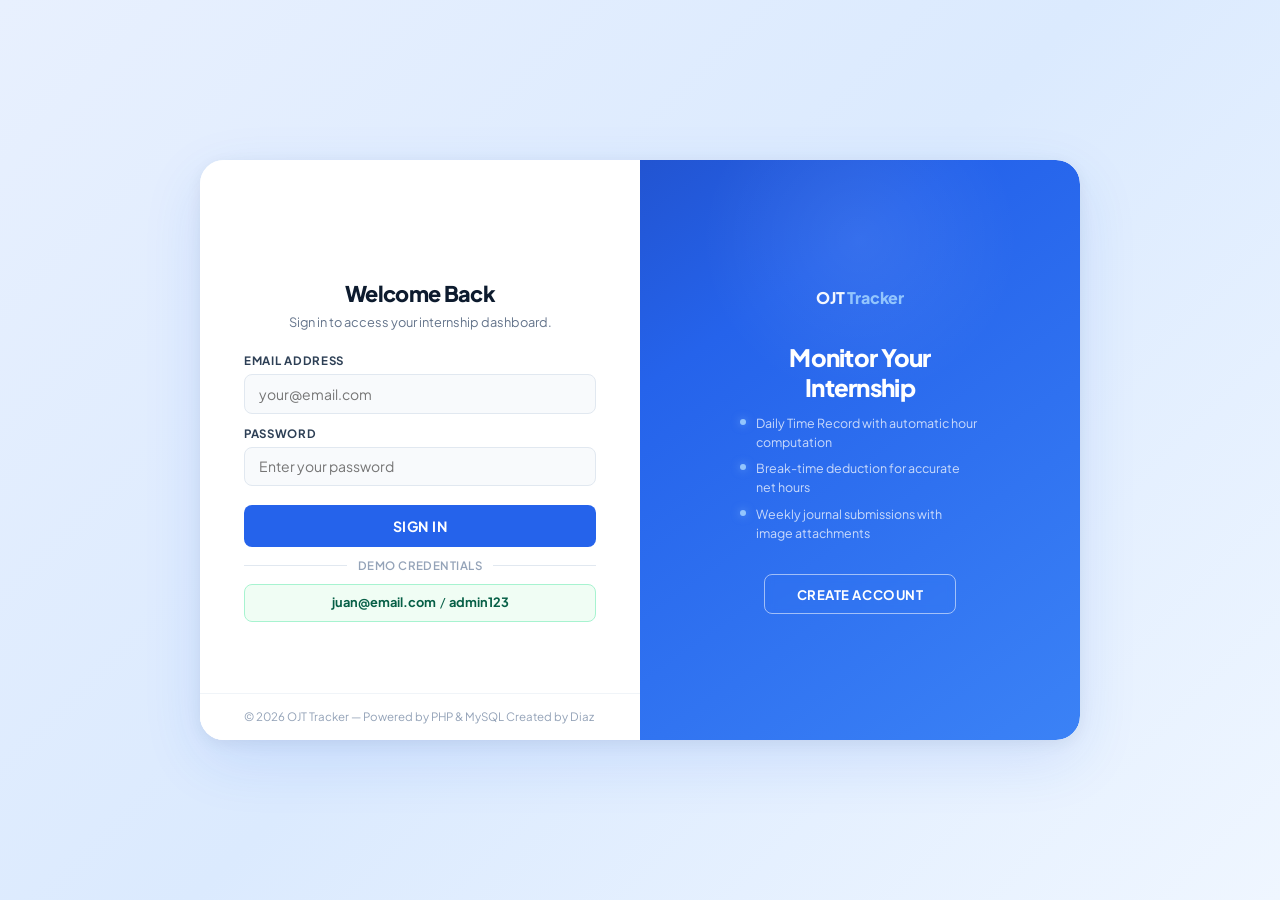
==== commit 5d71573c: "feat: Minor UI Changes" ====
--- a/frontend/index.html
+++ b/frontend/index.html
@@ -4,127 +4,188 @@
   <meta charset="UTF-8"/>
   <meta name="viewport" content="width=device-width, initial-scale=1.0"/>
   <title>OJT Tracker — Sign In</title>
-  <link rel="stylesheet" href="css/style.css"/>
+  <link rel="stylesheet" href="css/global.css"/>
+  <link rel="stylesheet" href="css/pages/index.css"/>
 </head>
-<body>
-<div class="login-page">
-
-  <!-- Branding Panel -->
-  <div class="login-brand">
-    <div class="brand-logo">OJT <span>Tracker</span></div>
-    <div class="brand-headline">Monitor Your<br/>Internship Progress</div>
-    <div class="brand-sub">A structured system for OJT students to track daily attendance, submit weekly reports, and document their internship journey.</div>
-    <div class="brand-features">
-      <div class="brand-feature"><div class="brand-dot"></div>Daily Time Record with automatic hour computation</div>
-      <div class="brand-feature"><div class="brand-dot"></div>Break-time deduction for accurate net hours</div>
-      <div class="brand-feature"><div class="brand-dot"></div>Weekly journal submissions with image attachments</div>
+<body class="auth-body">
+
+<div class="auth-wrap" id="auth-wrap">
+
+  <!-- ═══════════════════════════════════════════════
+       SIGN-UP FORM  (slides in when active)
+  ═══════════════════════════════════════════════ -->
+  <div class="auth-form-box auth-sign-up" id="panel-signup">
+    <form onsubmit="return false;">
+
+      <div class="auth-form-title">Create Account</div>
+      <div class="auth-form-sub">Register to start tracking your internship.</div>
+
+      <div class="auth-alert" id="register-alert"></div>
+
+      <div class="auth-field-row">
+        <div class="afield">
+          <label>Full Name</label>
+          <input type="text" id="reg-name" placeholder="Juan dela Cruz"/>
+        </div>
+        <div class="afield">
+          <label>School</label>
+          <input type="text" id="reg-school" placeholder="e.g. PLM"/>
+        </div>
+      </div>
+
+      <div class="afield">
+        <label>Company / Organization</label>
+        <input type="text" id="reg-company" placeholder="e.g. ABC Corporation"/>
+      </div>
+
+      <div class="afield">
+        <label>Email Address</label>
+        <input type="email" id="reg-email" placeholder="your@email.com"/>
+      </div>
+
+      <div class="auth-field-row">
+        <div class="afield">
+          <label>Required Hours</label>
+          <input type="number" id="reg-hours" value="600" min="1" max="2000"/>
+        </div>
+        <div class="afield">
+          <label>Password</label>
+          <input type="password" id="reg-password" placeholder="Min. 6 characters"
+            oninput="checkStrength(this.value)"/>
+        </div>
+      </div>
+
+      <div class="auth-strength-bar">
+        <div class="auth-strength-seg" id="str-1"></div>
+        <div class="auth-strength-seg" id="str-2"></div>
+        <div class="auth-strength-seg" id="str-3"></div>
+        <div class="auth-strength-seg" id="str-4"></div>
+      </div>
+      <div class="auth-strength-label" id="str-label">Enter a password</div>
+
+      <button class="auth-btn-primary" onclick="registerUser()" style="margin-top:0.85rem;">
+        Create Account
+      </button>
+
+      <div class="auth-mobile-switch">
+        Already have an account?
+        <a onclick="mobileSwitch('signin')">Sign In</a>
+      </div>
+
+    </form>
+  </div>
+
+  <!-- ═══════════════════════════════════════════════
+       SIGN-IN FORM  (default visible)
+  ═══════════════════════════════════════════════ -->
+  <div class="auth-form-box auth-sign-in mobile-active" id="panel-signin">
+    <form onsubmit="return false;">
+
+      <div class="auth-form-title">Welcome Back</div>
+      <div class="auth-form-sub">Sign in to access your internship dashboard.</div>
+
+      <div class="auth-alert" id="login-alert"></div>
+
+      <div class="afield">
+        <label>Email Address</label>
+        <input type="email" id="login-email" placeholder="your@email.com"
+          onkeydown="if(event.key==='Enter') loginUser()"/>
+      </div>
+
+      <div class="afield">
+        <label>Password</label>
+        <input type="password" id="login-password" placeholder="Enter your password"
+          onkeydown="if(event.key==='Enter') loginUser()"/>
+      </div>
+
+      <button class="auth-btn-primary" onclick="loginUser()">Sign In</button>
+
+      <div class="auth-divider-line">demo credentials</div>
+
+      <div class="auth-demo-hint">
+        <strong>juan@email.com</strong> &nbsp;/&nbsp; <strong>admin123</strong>
+      </div>
+
+      <div class="auth-mobile-switch">
+        Don't have an account?
+        <a onclick="mobileSwitch('signup')">Create one</a>
+      </div>
+
+    </form>
+  </div>
+
+  <!-- ═══════════════════════════════════════════════
+       SLIDING TOGGLE / BRANDING PANEL
+  ═══════════════════════════════════════════════ -->
+  <div class="auth-toggle-wrap" id="auth-toggle-wrap">
+    <div class="auth-toggle-track" id="auth-toggle-track">
+
+      <!-- Left panel — shown when Sign Up is active (prompt to Sign In) -->
+      <div class="auth-toggle-panel auth-toggle-left">
+        <div class="auth-toggle-logo">OJT <span>Tracker</span></div>
+        <h2>Welcome Back!</h2>
+        <p>Already have an account? Sign in to continue tracking your internship progress.</p>
+        <button class="auth-btn-ghost" onclick="setPanel('signin')">Sign In</button>
+      </div>
+
+      <!-- Right panel — default (prompt to Create Account) -->
+      <div class="auth-toggle-panel auth-toggle-right">
+        <div class="auth-toggle-logo">OJT <span>Tracker</span></div>
+        <h2>Monitor Your<br/>Internship</h2>
+        <div class="auth-toggle-features">
+          <div class="auth-toggle-feature">
+            <div class="auth-toggle-dot"></div>
+            <span>Daily Time Record with automatic hour computation</span>
+          </div>
+          <div class="auth-toggle-feature">
+            <div class="auth-toggle-dot"></div>
+            <span>Break-time deduction for accurate net hours</span>
+          </div>
+          <div class="auth-toggle-feature">
+            <div class="auth-toggle-dot"></div>
+            <span>Weekly journal submissions with image attachments</span>
+          </div>
+        </div>
+        <button class="auth-btn-ghost" onclick="setPanel('signup')">Create Account</button>
+      </div>
+
     </div>
   </div>
 
-  <!-- Form Panel -->
-  <div class="login-form-panel">
-    <div class="login-form-content">
-
-      <div class="auth-tabs">
-        <button class="auth-tab active" id="tab-login"    onclick="switchTab('login')">Sign In</button>
-        <button class="auth-tab"        id="tab-register" onclick="switchTab('register')">Create Account</button>
-      </div>
-
-      <div class="auth-panels">
-
-        <!-- LOGIN -->
-        <div class="auth-panel active" id="panel-login">
-          <div class="form-title">Welcome back</div>
-          <div class="form-sub">Sign in to access your internship dashboard.</div>
-          <div class="auth-alert" id="login-alert"></div>
-          <div class="input-field">
-            <label>Email Address</label>
-            <input type="email" id="login-email" placeholder="your@email.com"
-              onkeydown="if(event.key==='Enter') loginUser()"/>
-          </div>
-          <div class="input-field">
-            <label>Password</label>
-            <input type="password" id="login-password" placeholder="Enter your password"
-              onkeydown="if(event.key==='Enter') loginUser()"/>
-          </div>
-          <button class="btn-auth" onclick="loginUser()">Sign In</button>
-          <div class="auth-divider">demo credentials</div>
-          <div class="demo-hint"><strong>juan@email.com</strong> &nbsp;/&nbsp; <strong>admin123</strong></div>
-        </div>
-
-        <!-- REGISTER -->
-        <div class="auth-panel" id="panel-register">
-          <div class="form-title">Create your account</div>
-          <div class="form-sub">Register to start tracking your internship.</div>
-          <div class="auth-alert" id="register-alert"></div>
-          <div class="field-row">
-            <div class="input-field">
-              <label>Full Name</label>
-              <input type="text" id="reg-name" placeholder="Juan dela Cruz"/>
-            </div>
-            <div class="input-field">
-              <label>School</label>
-              <input type="text" id="reg-school" placeholder="e.g. PLM"/>
-            </div>
-          </div>
-          <div class="input-field">
-            <label>Company / Organization</label>
-            <input type="text" id="reg-company" placeholder="e.g. ABC Corporation"/>
-          </div>
-          <div class="input-field">
-            <label>Email Address</label>
-            <input type="email" id="reg-email" placeholder="your@email.com"/>
-          </div>
-          <div class="field-row">
-            <div class="input-field">
-              <label>Required Hours</label>
-              <input type="number" id="reg-hours" value="600" min="1" max="2000"/>
-            </div>
-            <div class="input-field">
-              <label>Password</label>
-              <input type="password" id="reg-password" placeholder="Min. 6 characters"
-                oninput="checkStrength(this.value)"/>
-            </div>
-          </div>
-          <div class="strength-bar">
-            <div class="strength-seg" id="str-1"></div>
-            <div class="strength-seg" id="str-2"></div>
-            <div class="strength-seg" id="str-3"></div>
-            <div class="strength-seg" id="str-4"></div>
-          </div>
-          <div class="strength-label" id="str-label">Enter a password</div>
-          <button class="btn-auth" onclick="registerUser()" style="margin-top:1rem;">Create Account</button>
-        </div>
-
-      </div>
-    </div>
-    <div class="auth-footer-bar">&copy; 2025 OJT Tracker &mdash; Powered by PHP &amp; MySQL</div>
-  </div>
-
-</div>
+  <!-- Footer (visually anchored under the sign-in form) -->
+  <div class="auth-footer">&copy; 2026 OJT Tracker &mdash; Powered by PHP &amp; MySQL Created by Diaz</div>
+
+</div><!-- /.auth-wrap -->
 
 <script src="js/auth.js"></script>
 <script>
-  function switchTab(tab) {
-    ['login','register'].forEach(t => {
-      document.getElementById(`panel-${t}`).classList.remove('active');
-      document.getElementById(`tab-${t}`).classList.remove('active');
-    });
-    document.getElementById(`panel-${tab}`).classList.add('active');
-    document.getElementById(`tab-${tab}`).classList.add('active');
-  }
-
+  /* ── Panel switching (desktop) ── */
+  function setPanel(panel) {
+    document.getElementById('auth-wrap').classList.toggle('active', panel === 'signup');
+  }
+
+  /* ── Mobile toggle (no sliding panel on small screens) ── */
+  function mobileSwitch(panel) {
+    document.getElementById('panel-signin').classList.remove('mobile-active');
+    document.getElementById('panel-signup').classList.remove('mobile-active');
+    document.getElementById(`panel-${panel}`).classList.add('mobile-active');
+  }
+
+  /* ── Alert helpers ── */
   function authAlert(id, msg, type) {
-    const el = document.getElementById(id);
+    const el       = document.getElementById(id);
     el.textContent = msg;
-    el.className = `auth-alert ${type} show`;
-  }
-  function clearAlert(id) { document.getElementById(id).classList.remove('show'); }
-
+    el.className   = `auth-alert ${type} show`;
+  }
+  function clearAlert(id) {
+    document.getElementById(id).classList.remove('show');
+  }
+
+  /* ── Password strength meter ── */
   function checkStrength(val) {
     const segs  = [1,2,3,4].map(i => document.getElementById(`str-${i}`));
     const label = document.getElementById('str-label');
-    segs.forEach(s => s.className = 'strength-seg');
+    segs.forEach(s => s.className = 'auth-strength-seg');
     if (!val) { label.textContent = 'Enter a password'; return; }
     let score = 0;
     if (val.length >= 6)  score++;
@@ -137,19 +198,24 @@
     label.textContent = labels[score] || 'Enter a password';
   }
 
+  /* ── Login ── */
   function loginUser() {
     clearAlert('login-alert');
     const email    = document.getElementById('login-email').value.trim();
     const password = document.getElementById('login-password').value;
-    if (!email || !password) { authAlert('login-alert', 'Please enter your email and password.', 'error'); return; }
-
-    const btn = document.querySelector('#panel-login .btn-auth');
+    if (!email || !password) {
+      authAlert('login-alert', 'Please enter your email and password.', 'error');
+      return;
+    }
+
+    const btn       = document.querySelector('#panel-signin .auth-btn-primary');
     btn.textContent = 'Signing in…';
-    btn.disabled = true;
+    btn.disabled    = true;
 
     fetch(`${API}/auth/login.php`, {
-      method: 'POST', headers: { 'Content-Type': 'application/json' },
-      body: JSON.stringify({ email, password })
+      method:  'POST',
+      headers: { 'Content-Type': 'application/json' },
+      body:    JSON.stringify({ email, password })
     })
     .then(r => r.json())
     .then(data => {
@@ -160,16 +226,17 @@
       } else {
         authAlert('login-alert', data.error || 'Invalid credentials.', 'error');
         btn.textContent = 'Sign In';
-        btn.disabled = false;
+        btn.disabled    = false;
       }
     })
     .catch(() => {
       authAlert('login-alert', 'Unable to connect. Please check that XAMPP is running.', 'error');
       btn.textContent = 'Sign In';
-      btn.disabled = false;
+      btn.disabled    = false;
     });
   }
 
+  /* ── Register ── */
   function registerUser() {
     clearAlert('register-alert');
     const name     = document.getElementById('reg-name').value.trim();
@@ -179,38 +246,49 @@
     const hours    = document.getElementById('reg-hours').value;
     const password = document.getElementById('reg-password').value;
 
-    if (!name || !email || !password || !company) { authAlert('register-alert', 'Please complete all required fields.', 'error'); return; }
-    if (password.length < 6) { authAlert('register-alert', 'Password must be at least 6 characters.', 'error'); return; }
-    if (!/^[^\s@]+@[^\s@]+\.[^\s@]+$/.test(email)) { authAlert('register-alert', 'Please enter a valid email address.', 'error'); return; }
-
-    const btn = document.querySelector('#panel-register .btn-auth');
+    if (!name || !email || !password || !company) {
+      authAlert('register-alert', 'Please complete all required fields.', 'error');
+      return;
+    }
+    if (password.length < 6) {
+      authAlert('register-alert', 'Password must be at least 6 characters.', 'error');
+      return;
+    }
+    if (!/^[^\s@]+@[^\s@]+\.[^\s@]+$/.test(email)) {
+      authAlert('register-alert', 'Please enter a valid email address.', 'error');
+      return;
+    }
+
+    const btn       = document.querySelector('#panel-signup .auth-btn-primary');
     btn.textContent = 'Creating account…';
-    btn.disabled = true;
+    btn.disabled    = true;
 
     fetch(`${API}/auth/register.php`, {
-      method: 'POST', headers: { 'Content-Type': 'application/json' },
-      body: JSON.stringify({ name, school, company, email, password, required_hours: hours || 600 })
+      method:  'POST',
+      headers: { 'Content-Type': 'application/json' },
+      body:    JSON.stringify({ name, school, company, email, password, required_hours: hours || 600 })
     })
     .then(r => r.json())
     .then(data => {
       if (data.success) {
         authAlert('register-alert', '✓ Account created. You may now sign in.', 'success');
         setTimeout(() => {
-          switchTab('login');
+          setPanel('signin');
+          mobileSwitch('signin');
           document.getElementById('login-email').value = email;
           btn.textContent = 'Create Account';
-          btn.disabled = false;
+          btn.disabled    = false;
         }, 1200);
       } else {
         authAlert('register-alert', data.error, 'error');
         btn.textContent = 'Create Account';
-        btn.disabled = false;
+        btn.disabled    = false;
       }
     })
     .catch(() => {
       authAlert('register-alert', 'Unable to connect to server.', 'error');
       btn.textContent = 'Create Account';
-      btn.disabled = false;
+      btn.disabled    = false;
     });
   }
 </script>
--- a/frontend/css/global.css
+++ b/frontend/css/global.css
@@ -0,0 +1,695 @@
+/* ============================================================
+   OJT TRACKER — Global Stylesheet
+   Shared across all pages: variables, reset, layout,
+   sidebar, typography, and reusable components.
+   ============================================================ */
+
+@import url('https://fonts.googleapis.com/css2?family=Plus+Jakarta+Sans:wght@300;400;500;600;700;800&family=DM+Mono:wght@400;500&display=swap');
+
+/* ─────────────────────────────────────────────────────────────
+   1. DESIGN TOKENS (CSS Custom Properties)
+───────────────────────────────────────────────────────────── */
+*, *::before, *::after { box-sizing: border-box; margin: 0; padding: 0; }
+
+:root {
+  /* Brand */
+  --primary:        #2563eb;
+  --primary-dark:   #1d4ed8;
+  --primary-light:  #eff6ff;
+  --primary-muted:  #bfdbfe;
+  --primary-glow:   rgba(37, 99, 235, 0.14);
+  --primary-mid:    #3b82f6;
+
+  /* Semantic colours */
+  --success:        #059669;
+  --success-light:  #ecfdf5;
+  --success-border: #a7f3d0;
+  --success-dark:   #047857;
+  --danger:         #dc2626;
+  --danger-light:   #fef2f2;
+  --danger-border:  #fecaca;
+  --danger-dark:    #b91c1c;
+  --warning:        #d97706;
+  --warning-light:  #fffbeb;
+  --warning-border: #fde68a;
+  --purple:         #7c3aed;
+  --purple-light:   #f5f3ff;
+
+  /* Surfaces */
+  --bg:             #f0f4f8;
+  --bg-subtle:      #f8fafc;
+  --bg-inset:       #eef2f7;
+  --card:           #ffffff;
+
+  /* Text */
+  --text:           #0d1b2e;
+  --text-secondary: #2d3f55;
+  --text-muted:     #64748b;
+  --text-faint:     #94a3b8;
+
+  /* Borders */
+  --border:         #e1e8f0;
+  --border-light:   #f0f4f8;
+  --border-focus:   rgba(37, 99, 235, 0.35);
+
+  /* Sidebar */
+  --sidebar-bg:          #0b1120;
+  --sidebar-bg-2:        #0f172a;
+  --sidebar-border:      rgba(255,255,255,0.06);
+  --sidebar-hover:       rgba(255,255,255,0.05);
+  --sidebar-active-bg:   rgba(37,99,235,0.16);
+  --sidebar-active-text: #93c5fd;
+  --sidebar-width:       260px;
+
+  /* Border radii */
+  --radius:         10px;
+  --radius-sm:      8px;
+  --radius-md:      12px;
+  --radius-lg:      16px;
+  --radius-xl:      20px;
+  --radius-2xl:     24px;
+
+  /* Shadows */
+  --shadow-xs:  0 1px 2px rgba(0,0,0,0.05);
+  --shadow-sm:  0 1px 3px rgba(0,0,0,0.06), 0 1px 2px rgba(0,0,0,0.04);
+  --shadow:     0 4px 12px rgba(0,0,0,0.07), 0 1px 3px rgba(0,0,0,0.04);
+  --shadow-md:  0 8px 24px rgba(0,0,0,0.09), 0 2px 6px rgba(0,0,0,0.04);
+  --shadow-lg:  0 16px 40px rgba(0,0,0,0.11), 0 4px 12px rgba(0,0,0,0.06);
+  --shadow-xl:  0 24px 64px rgba(0,0,0,0.14), 0 8px 20px rgba(0,0,0,0.07);
+
+  /* Motion */
+  --transition:      all 0.2s cubic-bezier(0.4, 0, 0.2, 1);
+  --transition-slow: all 0.35s cubic-bezier(0.4, 0, 0.2, 1);
+  --spring:          cubic-bezier(0.34, 1.56, 0.64, 1);
+}
+
+/* ─────────────────────────────────────────────────────────────
+   2. BASE — Body, scrollbar, keyframes
+───────────────────────────────────────────────────────────── */
+body {
+  font-family: 'Plus Jakarta Sans', system-ui, -apple-system, sans-serif;
+  background: var(--bg);
+  color: var(--text);
+  min-height: 100vh;
+  font-size: 14px;
+  line-height: 1.5;
+  -webkit-font-smoothing: antialiased;
+  -moz-osx-font-smoothing: grayscale;
+}
+
+::-webkit-scrollbar { width: 5px; height: 5px; }
+::-webkit-scrollbar-track { background: transparent; }
+::-webkit-scrollbar-thumb { background: #cbd5e1; border-radius: 99px; }
+::-webkit-scrollbar-thumb:hover { background: #94a3b8; }
+
+@keyframes fadeUp {
+  from { opacity: 0; transform: translateY(14px); }
+  to   { opacity: 1; transform: translateY(0); }
+}
+@keyframes fadeIn {
+  from { opacity: 0; }
+  to   { opacity: 1; }
+}
+@keyframes scaleIn {
+  from { opacity: 0; transform: scale(0.96); }
+  to   { opacity: 1; transform: scale(1); }
+}
+@keyframes slideInDown {
+  from { opacity: 0; transform: translateY(-10px); }
+  to   { opacity: 1; transform: translateY(0); }
+}
+@keyframes pulse-ring {
+  0%   { transform: scale(1);    opacity: 0.5; }
+  100% { transform: scale(1.35); opacity: 0; }
+}
+@keyframes tick {
+  0%, 100% { opacity: 1; }
+  50%       { opacity: 0.35; }
+}
+@keyframes shimmer {
+  0%   { background-position: -200% 0; }
+  100% { background-position:  200% 0; }
+}
+@keyframes float {
+  0%, 100% { transform: translateY(0px); }
+  50%       { transform: translateY(-6px); }
+}
+@keyframes spin {
+  to { transform: rotate(360deg); }
+}
+@keyframes progressFill { from { width: 0%; } }
+
+/* Page-entry fade */
+.main { animation: fadeUp 0.32s cubic-bezier(0.4,0,0.2,1) both; }
+
+/* ─────────────────────────────────────────────────────────────
+   3. LAYOUT — App shell
+───────────────────────────────────────────────────────────── */
+.layout { display: flex; min-height: 100vh; }
+
+/* ─────────────────────────────────────────────────────────────
+   4. SIDEBAR
+───────────────────────────────────────────────────────────── */
+.sidebar {
+  width: var(--sidebar-width);
+  background: var(--sidebar-bg);
+  display: flex;
+  flex-direction: column;
+  position: fixed;
+  top: 0; left: 0;
+  height: 100vh;
+  z-index: 100;
+  transition: transform 0.28s cubic-bezier(0.4,0,0.2,1);
+  border-right: 1px solid var(--sidebar-border);
+}
+
+.sidebar::before {
+  content: '';
+  position: absolute;
+  inset: 0;
+  background: linear-gradient(180deg, rgba(37,99,235,0.03) 0%, transparent 40%);
+  pointer-events: none;
+  z-index: 0;
+}
+.sidebar > * { position: relative; z-index: 1; }
+
+.sidebar-logo {
+  padding: 1.35rem 1.5rem;
+  border-bottom: 1px solid var(--sidebar-border);
+  font-size: 1rem;
+  font-weight: 800;
+  color: #f1f5f9;
+  letter-spacing: -0.02em;
+  display: flex;
+  align-items: center;
+  gap: 0.5rem;
+}
+.sidebar-logo span { color: #60a5fa; }
+
+.sidebar-logo::before {
+  content: '';
+  width: 8px; height: 8px;
+  background: linear-gradient(135deg, #60a5fa, #818cf8);
+  border-radius: 50%;
+  flex-shrink: 0;
+  box-shadow: 0 0 8px rgba(96,165,250,0.5);
+}
+
+.nav-section-label {
+  padding: 1.25rem 1.5rem 0.35rem;
+  font-size: 0.62rem;
+  font-weight: 700;
+  text-transform: uppercase;
+  letter-spacing: 0.14em;
+  color: #334155;
+}
+
+nav { padding: 0 0.65rem; }
+
+.nav-link {
+  display: flex;
+  align-items: center;
+  gap: 0.75rem;
+  padding: 0.6rem 0.85rem;
+  border-radius: var(--radius-sm);
+  color: #7c8fa8;
+  text-decoration: none;
+  margin-bottom: 2px;
+  font-size: 0.85rem;
+  font-weight: 500;
+  transition: var(--transition);
+  position: relative;
+  overflow: hidden;
+}
+
+.nav-link::before {
+  content: '';
+  position: absolute;
+  left: 0; top: 0; bottom: 0;
+  width: 3px;
+  background: #60a5fa;
+  border-radius: 0 3px 3px 0;
+  transform: scaleY(0);
+  transition: transform 0.2s cubic-bezier(0.4,0,0.2,1);
+}
+.nav-link:hover  { background: var(--sidebar-hover); color: #cbd5e1; }
+.nav-link.active { background: var(--sidebar-active-bg); color: #e0efff; font-weight: 700; }
+.nav-link.active::before { transform: scaleY(0.6); }
+
+.nav-icon-svg {
+  width: 16px; height: 16px;
+  flex-shrink: 0;
+  stroke: currentColor;
+  fill: none;
+  stroke-width: 1.8;
+  stroke-linecap: round;
+  stroke-linejoin: round;
+  transition: var(--transition);
+  opacity: 0.7;
+}
+.nav-link:hover .nav-icon-svg  { opacity: 0.9; }
+.nav-link.active .nav-icon-svg { opacity: 1; stroke: #60a5fa; }
+
+.sidebar-footer {
+  margin-top: auto;
+  border-top: 1px solid var(--sidebar-border);
+  padding: 1rem 0.65rem;
+}
+
+.sidebar-user {
+  display: flex;
+  align-items: center;
+  gap: 0.75rem;
+  padding: 0.6rem 0.65rem 0.85rem;
+}
+
+.sidebar-avatar {
+  width: 36px; height: 36px;
+  background: linear-gradient(135deg, var(--primary), #6366f1);
+  border-radius: var(--radius-sm);
+  display: flex;
+  align-items: center;
+  justify-content: center;
+  font-weight: 800;
+  font-size: 0.85rem;
+  color: #fff;
+  flex-shrink: 0;
+  box-shadow: 0 2px 8px rgba(37,99,235,0.35);
+  letter-spacing: 0;
+}
+
+.sidebar-user-info { flex: 1; overflow: hidden; }
+.sidebar-user-name {
+  font-size: 0.82rem; font-weight: 700; color: #e2e8f0;
+  white-space: nowrap; overflow: hidden; text-overflow: ellipsis; letter-spacing: -0.01em;
+}
+.sidebar-user-role { font-size: 0.68rem; color: #374151; margin-top: 2px; font-weight: 500; }
+
+/* ─────────────────────────────────────────────────────────────
+   5. MAIN CONTENT AREA
+───────────────────────────────────────────────────────────── */
+.main {
+  margin-left: var(--sidebar-width);
+  padding: 2rem 2.5rem;
+  flex: 1;
+  min-height: 100vh;
+  max-width: calc(100vw - var(--sidebar-width));
+}
+
+.page-header {
+  display: flex;
+  justify-content: space-between;
+  align-items: flex-start;
+  margin-bottom: 2rem;
+  gap: 1rem;
+  flex-wrap: wrap;
+  padding-bottom: 1.5rem;
+  border-bottom: 1px solid var(--border);
+}
+
+.page-header-left h1 {
+  font-size: 1.6rem;
+  font-weight: 800;
+  color: var(--text);
+  letter-spacing: -0.035em;
+  line-height: 1.2;
+  display: flex;
+  align-items: center;
+  gap: 0.6rem;
+}
+
+.page-title-icon {
+  width: 36px; height: 36px;
+  border-radius: var(--radius-sm);
+  display: inline-flex;
+  align-items: center;
+  justify-content: center;
+  font-size: 1rem;
+  flex-shrink: 0;
+}
+.page-title-icon-blue   { background: #eff6ff; }
+.page-title-icon-green  { background: #ecfdf5; }
+.page-title-icon-violet { background: #f5f3ff; }
+.page-title-icon-orange { background: #fff7ed; }
+
+.page-header-left p { color: var(--text-muted); font-size: 0.875rem; margin-top: 0.3rem; line-height: 1.5; }
+
+.page-header-actions {
+  display: flex;
+  align-items: center;
+  gap: 0.5rem;
+  flex-wrap: wrap;
+  padding-top: 0.25rem;
+}
+
+.breadcrumb {
+  display: flex;
+  align-items: center;
+  gap: 0.35rem;
+  font-size: 0.75rem;
+  color: var(--text-faint);
+  margin-bottom: 0.5rem;
+}
+.breadcrumb a, .breadcrumb span:first-child { color: var(--text-muted); }
+.breadcrumb span.current { color: var(--primary); font-weight: 600; }
+.breadcrumb-sep { color: #e2e8f0; font-size: 0.7rem; }
+
+/* ─────────────────────────────────────────────────────────────
+   6. CARDS
+───────────────────────────────────────────────────────────── */
+.card {
+  background: var(--card);
+  border-radius: var(--radius-lg);
+  padding: 1.5rem;
+  box-shadow: var(--shadow-sm);
+  border: 1px solid var(--border);
+  transition: box-shadow 0.22s ease, transform 0.22s ease;
+}
+
+.card-header {
+  display: flex;
+  justify-content: space-between;
+  align-items: center;
+  margin-bottom: 1.25rem;
+  padding-bottom: 1rem;
+  border-bottom: 1px solid var(--border-light);
+}
+
+.card-title    { font-size: 0.875rem; font-weight: 700; color: var(--text); letter-spacing: -0.01em; }
+.card-subtitle { font-size: 0.78rem; color: var(--text-muted); margin-top: 0.1rem; font-weight: 400; }
+.card-elevated { box-shadow: var(--shadow); }
+
+/* ─────────────────────────────────────────────────────────────
+   7. FORMS — Generic inputs shared across pages
+───────────────────────────────────────────────────────────── */
+.form-group { margin-bottom: 1.1rem; }
+
+.form-group label {
+  display: block;
+  margin-bottom: 0.4rem;
+  font-weight: 700;
+  font-size: 0.75rem;
+  color: var(--text-secondary);
+  text-transform: uppercase;
+  letter-spacing: 0.07em;
+}
+
+.form-group input,
+.form-group textarea,
+.form-group select {
+  width: 100%;
+  padding: 0.65rem 0.9rem;
+  border: 1.5px solid var(--border);
+  border-radius: var(--radius-sm);
+  font-size: 0.9rem;
+  font-family: inherit;
+  color: var(--text);
+  background: var(--bg-subtle);
+  outline: none;
+  transition: var(--transition);
+}
+
+.form-group input:focus,
+.form-group textarea:focus,
+.form-group select:focus {
+  border-color: var(--primary);
+  background: #fff;
+  box-shadow: 0 0 0 3px var(--primary-glow);
+}
+
+.form-group input:hover:not(:focus),
+.form-group textarea:hover:not(:focus),
+.form-group select:hover:not(:focus) { border-color: #b0bec8; }
+
+.form-group textarea { resize: vertical; min-height: 100px; line-height: 1.65; }
+.form-row { display: grid; grid-template-columns: 1fr 1fr; gap: 1rem; }
+
+/* ─────────────────────────────────────────────────────────────
+   8. BUTTONS
+───────────────────────────────────────────────────────────── */
+.btn {
+  display: inline-flex;
+  align-items: center;
+  justify-content: center;
+  gap: 0.4rem;
+  padding: 0.58rem 1.15rem;
+  border: 1.5px solid transparent;
+  border-radius: var(--radius-sm);
+  cursor: pointer;
+  font-size: 0.84rem;
+  font-weight: 700;
+  font-family: inherit;
+  transition: var(--transition);
+  white-space: nowrap;
+  letter-spacing: -0.01em;
+  position: relative;
+  overflow: hidden;
+  text-decoration: none;
+}
+
+.btn:focus-visible { outline: 2px solid var(--primary); outline-offset: 2px; }
+.btn:active { transform: scale(0.97); }
+.btn::after { content: ''; position: absolute; inset: 0; background: rgba(255,255,255,0); transition: background 0.15s; }
+.btn:hover::after { background: rgba(255,255,255,0.06); }
+
+.btn-primary {
+  background: var(--primary);
+  color: #fff;
+  border-color: var(--primary);
+  box-shadow: 0 1px 3px rgba(37,99,235,0.2);
+}
+.btn-primary:hover {
+  background: var(--primary-dark);
+  border-color: var(--primary-dark);
+  box-shadow: 0 4px 14px rgba(37,99,235,0.3);
+  transform: translateY(-1px);
+}
+
+.btn-success { background: var(--success); color: #fff; border-color: var(--success); }
+.btn-success:hover { background: var(--success-dark); box-shadow: 0 4px 12px rgba(5,150,105,0.25); transform: translateY(-1px); }
+
+.btn-danger { background: var(--danger); color: #fff; border-color: var(--danger); }
+.btn-danger:hover { background: var(--danger-dark); box-shadow: 0 4px 12px rgba(220,38,38,0.25); transform: translateY(-1px); }
+
+.btn-outline { background: #fff; border-color: var(--border); color: var(--text-secondary); }
+.btn-outline:hover { border-color: #94a3b8; background: var(--bg-subtle); color: var(--text); }
+
+.btn-ghost { background: rgba(255,255,255,0.06); color: #7c8fa8; border-color: rgba(255,255,255,0.08); }
+.btn-ghost:hover { background: rgba(255,255,255,0.11); color: #cbd5e1; border-color: rgba(255,255,255,0.14); }
+
+.btn-sm     { padding: 0.35rem 0.75rem; font-size: 0.77rem; border-radius: 7px; }
+.btn-lg     { padding: 0.75rem 1.6rem; font-size: 0.9rem; }
+.btn-icon   { padding: 0.5rem; aspect-ratio: 1; }
+.full-width { width: 100%; }
+
+/* Icon action buttons (used in tables) */
+.btn-action {
+  display: inline-flex;
+  align-items: center;
+  justify-content: center;
+  width: 30px; height: 30px;
+  border: 1.5px solid var(--border);
+  border-radius: var(--radius-sm);
+  background: #fff;
+  cursor: pointer;
+  transition: var(--transition);
+  color: var(--text-muted);
+  flex-shrink: 0;
+}
+.btn-action:hover            { transform: scale(1.08); }
+.btn-action-edit:hover   { border-color: var(--primary); color: var(--primary); background: var(--primary-light); }
+.btn-action-delete:hover { border-color: var(--danger);  color: var(--danger);  background: var(--danger-light); }
+
+/* ─────────────────────────────────────────────────────────────
+   9. ALERTS
+───────────────────────────────────────────────────────────── */
+.alert {
+  padding: 0.75rem 1rem 0.75rem 1.1rem;
+  border-radius: var(--radius-sm);
+  margin-bottom: 1rem;
+  font-size: 0.84rem;
+  font-weight: 500;
+  border: 1px solid;
+  border-left-width: 3px;
+  animation: slideInDown 0.2s ease both;
+  display: flex;
+  align-items: flex-start;
+  gap: 0.5rem;
+  line-height: 1.5;
+}
+.alert-success { background: var(--success-light); color: #065f46; border-color: var(--success-border); border-left-color: var(--success); }
+.alert-error   { background: var(--danger-light);  color: #991b1b; border-color: var(--danger-border);  border-left-color: var(--danger); }
+.alert-info    { background: var(--primary-light); color: #1e40af; border-color: var(--primary-muted);  border-left-color: var(--primary); }
+.alert-warning { background: var(--warning-light); color: #92400e; border-color: var(--warning-border); border-left-color: var(--warning); }
+.hidden        { display: none !important; }
+
+/* ─────────────────────────────────────────────────────────────
+   10. TABLES
+───────────────────────────────────────────────────────────── */
+.table-wrap { overflow-x: auto; }
+
+.table { width: 100%; border-collapse: collapse; }
+
+.table thead tr { border-bottom: 1.5px solid var(--border); }
+
+.table th {
+  padding: 0.75rem 1rem;
+  text-align: left;
+  font-size: 0.68rem;
+  font-weight: 700;
+  text-transform: uppercase;
+  letter-spacing: 0.09em;
+  color: var(--text-muted);
+  white-space: nowrap;
+  background: var(--bg-subtle);
+}
+.table th:first-child { border-radius: var(--radius-sm) 0 0 0; }
+.table th:last-child  { border-radius: 0 var(--radius-sm) 0 0; }
+
+.table td {
+  padding: 0.9rem 1rem;
+  border-bottom: 1px solid var(--border-light);
+  font-size: 0.875rem;
+  color: var(--text-secondary);
+  vertical-align: middle;
+}
+
+.table tbody tr { transition: background 0.12s ease; }
+.table tbody tr:hover td { background: #f7f9fe; }
+.table tbody tr:last-child td { border-bottom: none; }
+
+.table-row-num {
+  display: inline-flex;
+  align-items: center;
+  justify-content: center;
+  width: 22px; height: 22px;
+  background: var(--bg-inset);
+  border-radius: 6px;
+  font-size: 0.72rem;
+  font-weight: 700;
+  color: var(--text-faint);
+}
+
+.table-actions { display: flex; gap: 0.35rem; justify-content: center; align-items: center; }
+
+/* ─────────────────────────────────────────────────────────────
+   11. BADGES
+───────────────────────────────────────────────────────────── */
+.badge {
+  display: inline-flex;
+  align-items: center;
+  gap: 0.22rem;
+  padding: 0.22rem 0.6rem;
+  border-radius: 99px;
+  font-size: 0.7rem;
+  font-weight: 700;
+  letter-spacing: 0.02em;
+  border: 1px solid transparent;
+  white-space: nowrap;
+}
+.badge-primary { background: #eff6ff; color: #1d4ed8; border-color: #bfdbfe; }
+.badge-success { background: #ecfdf5; color: #065f46; border-color: #a7f3d0; }
+.badge-warning { background: #fffbeb; color: #92400e; border-color: #fde68a; }
+.badge-danger  { background: #fef2f2; color: #991b1b; border-color: #fecaca; }
+.badge-muted   { background: var(--bg-inset); color: var(--text-muted); border-color: var(--border); }
+.badge-purple  { background: var(--purple-light); color: #6d28d9; border-color: #ddd6fe; }
+
+/* ─────────────────────────────────────────────────────────────
+   12. EMPTY STATES
+───────────────────────────────────────────────────────────── */
+.empty-state { text-align: center; padding: 3.5rem 2rem; color: var(--text-muted); }
+.empty-state-icon { font-size: 2.2rem; margin-bottom: 0.75rem; opacity: 0.3; }
+.empty-state h3 { font-size: 0.9rem; font-weight: 700; color: var(--text-secondary); margin-bottom: 0.4rem; }
+.empty-state p  { font-size: 0.82rem; }
+
+/* ─────────────────────────────────────────────────────────────
+   13. UTILITIES
+───────────────────────────────────────────────────────────── */
+.divider {
+  display: flex; align-items: center; gap: 0.75rem;
+  margin: 1rem 0; color: var(--text-muted); font-size: 0.78rem; font-weight: 600;
+}
+.divider::before, .divider::after { content: ''; flex: 1; height: 1px; background: var(--border); }
+
+/* ─────────────────────────────────────────────────────────────
+   14. TOPBAR (Mobile)
+───────────────────────────────────────────────────────────── */
+.topbar {
+  display: none;
+  align-items: center;
+  justify-content: space-between;
+  padding: 0.9rem 1.25rem;
+  background: var(--sidebar-bg);
+  border-bottom: 1px solid var(--sidebar-border);
+  position: sticky;
+  top: 0;
+  z-index: 50;
+}
+.topbar-logo { font-weight: 800; font-size: 0.95rem; color: #f1f5f9; letter-spacing: -0.01em; }
+.hamburger { background: none; border: none; cursor: pointer; color: #94a3b8; font-size: 1.3rem; line-height: 1; padding: 0.25rem; }
+
+/* ─────────────────────────────────────────────────────────────
+   15. PRINT STYLES (PDF Export)
+───────────────────────────────────────────────────────────── */
+@media print {
+  .sidebar, .topbar, .page-header, #reports-list,
+  .modal-overlay, .btn-export, .sidebar-overlay,
+  .break-modal-overlay { display: none !important; }
+  .main { margin-left: 0 !important; padding: 0 !important; }
+  body { background: white; }
+  #pdf-print-area {
+    display: block !important;
+    padding: 1.5cm 2cm;
+    font-family: 'Plus Jakarta Sans', 'Segoe UI', Arial, sans-serif;
+    color: #000;
+  }
+  .pdf-doc-header {
+    display: flex; justify-content: space-between; align-items: flex-start;
+    border-bottom: 2px solid #0f172a;
+    padding-bottom: 0.75rem; margin-bottom: 1.5rem;
+  }
+  .pdf-doc-title { font-size: 16pt; font-weight: 800; color: #0f172a; }
+  .pdf-doc-meta  { font-size: 9pt; color: #555; text-align: right; line-height: 1.6; }
+  .pdf-entry {
+    page-break-inside: avoid; margin-bottom: 1.25rem;
+    padding: 0.75rem 1rem;
+    border: 1px solid #e2e8f0; border-left: 3px solid #2563eb; border-radius: 4px;
+  }
+  .pdf-entry-title     { font-size: 11pt; font-weight: 700; margin-bottom: 0.2rem; }
+  .pdf-entry-dates     { font-size: 8.5pt; color: #2563eb; font-weight: 600; margin-bottom: 0.5rem; }
+  .pdf-entry-body      { font-size: 9.5pt; line-height: 1.65; color: #334155; white-space: pre-wrap; }
+  .pdf-entry-submitted { font-size: 8pt; color: #94a3b8; margin-top: 0.5rem; }
+  .pdf-footer {
+    margin-top: 2rem; border-top: 1px solid #e2e8f0; padding-top: 0.5rem;
+    font-size: 8pt; color: #94a3b8; display: flex; justify-content: space-between;
+  }
+}
+
+/* ─────────────────────────────────────────────────────────────
+   16. RESPONSIVE — Global breakpoints
+───────────────────────────────────────────────────────────── */
+@media (max-width: 960px) {
+  .main { margin-left: 0; padding: 1.25rem; max-width: 100vw; }
+  .topbar { display: flex; }
+  .sidebar { transform: translateX(-100%); }
+  .sidebar.open { transform: translateX(0); }
+  .sidebar-overlay {
+    display: none;
+    position: fixed; inset: 0;
+    background: rgba(0,0,0,0.55);
+    z-index: 99;
+    backdrop-filter: blur(2px);
+  }
+  .sidebar-overlay.show { display: block; }
+}
+
+@media (max-width: 768px) {
+  .page-header { padding-bottom: 1.25rem; margin-bottom: 1.5rem; }
+  .page-header-left h1 { font-size: 1.35rem; }
+}
+
+@media (max-width: 640px) {
+  .form-row            { grid-template-columns: 1fr; }
+  .page-header         { flex-direction: column; align-items: flex-start; }
+  .page-header-actions { width: 100%; }
+}
--- a/frontend/css/pages/index.css
+++ b/frontend/css/pages/index.css
@@ -0,0 +1,342 @@
+/* ============================================================
+   OJT TRACKER — Login / Sign-up Page
+   Sliding panel auth layout and form styles.
+   Depends on: global.css
+   ============================================================ */
+
+/* ─────────────────────────────────────────────────────────────
+   Body override for the auth page
+───────────────────────────────────────────────────────────── */
+body.auth-body {
+  background: linear-gradient(135deg, #e8f0fe 0%, #dbeafe 50%, #eff6ff 100%);
+  display: flex;
+  align-items: center;
+  justify-content: center;
+  min-height: 100vh;
+  padding: 1rem;
+}
+
+/* ─────────────────────────────────────────────────────────────
+   Sliding panel container
+───────────────────────────────────────────────────────────── */
+.auth-wrap {
+  background: #fff;
+  border-radius: var(--radius-2xl);
+  box-shadow: 0 20px 60px rgba(37,99,235,0.12), 0 4px 16px rgba(0,0,0,0.06);
+  position: relative;
+  overflow: hidden;
+  width: 880px;
+  max-width: 100%;
+  min-height: 580px;
+}
+
+/* Form panels (positioned, slide in/out) */
+.auth-form-box {
+  position: absolute;
+  top: 0;
+  height: 100%;
+  transition: all 0.65s cubic-bezier(0.65, 0, 0.35, 1);
+  overflow-y: auto;
+  scrollbar-width: thin;
+}
+.auth-form-box::-webkit-scrollbar { width: 4px; }
+.auth-form-box::-webkit-scrollbar-thumb { background: #cbd5e1; border-radius: 99px; }
+
+.auth-form-box form {
+  background: #fff;
+  display: flex;
+  align-items: center;
+  justify-content: center;
+  flex-direction: column;
+  padding: 2.5rem 2.75rem;
+  height: 100%;
+  min-height: 580px;
+}
+
+.auth-sign-in { left: 0; width: 50%; z-index: 2; }
+.auth-wrap.active .auth-sign-in { transform: translateX(100%); }
+
+.auth-sign-up { left: 0; width: 50%; opacity: 0; z-index: 1; }
+.auth-wrap.active .auth-sign-up {
+  transform: translateX(100%);
+  opacity: 1;
+  z-index: 5;
+  animation: authReveal 0.65s cubic-bezier(0.65,0,0.35,1);
+}
+
+@keyframes authReveal {
+  0%, 49.99% { opacity: 0; z-index: 1; }
+  50%, 100%  { opacity: 1; z-index: 5; }
+}
+
+/* ─────────────────────────────────────────────────────────────
+   Form content inside panels
+───────────────────────────────────────────────────────────── */
+.auth-form-title {
+  font-size: 1.35rem;
+  font-weight: 800;
+  color: #0d1b2e;
+  letter-spacing: -0.03em;
+  margin-bottom: 0.2rem;
+  text-align: center;
+  width: 100%;
+}
+
+.auth-form-sub {
+  font-size: 0.8rem;
+  color: #64748b;
+  margin-bottom: 1.25rem;
+  text-align: center;
+  width: 100%;
+}
+
+/* Inline alert (inside forms) */
+.auth-alert {
+  padding: 0.6rem 0.85rem;
+  border-radius: 8px;
+  font-size: 0.82rem;
+  font-weight: 500;
+  width: 100%;
+  margin-bottom: 0.75rem;
+  display: none;
+  border: 1px solid;
+  animation: fadeUp 0.2s ease;
+  text-align: left;
+}
+.auth-alert.show    { display: block; }
+.auth-alert.error   { background: #fef2f2; color: #991b1b; border-color: #fecaca; }
+.auth-alert.success { background: #ecfdf5; color: #065f46; border-color: #a7f3d0; }
+
+/* Field wrapper */
+.afield { width: 100%; margin-bottom: 0.7rem; position: relative; }
+
+.afield label {
+  display: block;
+  font-size: 0.72rem;
+  font-weight: 700;
+  color: #2d3f55;
+  margin-bottom: 0.3rem;
+  text-transform: uppercase;
+  letter-spacing: 0.06em;
+}
+
+.afield input {
+  width: 100%;
+  padding: 0.6rem 0.85rem;
+  border: 1.5px solid #e1e8f0;
+  border-radius: 8px;
+  font-size: 0.875rem;
+  font-family: 'Plus Jakarta Sans', system-ui, sans-serif;
+  color: #0d1b2e;
+  background: #f8fafc;
+  outline: none;
+  transition: all 0.2s cubic-bezier(0.4,0,0.2,1);
+}
+.afield input:focus { border-color: #2563eb; background: #fff; box-shadow: 0 0 0 3px rgba(37,99,235,0.12); }
+
+/* Two-column field grid (used in register form) */
+.auth-field-row { display: grid; grid-template-columns: 1fr 1fr; gap: 0.6rem; width: 100%; }
+
+/* Primary action button inside auth forms */
+.auth-btn-primary {
+  width: 100%;
+  padding: 0.75rem;
+  background: var(--primary);
+  color: #fff;
+  border: none;
+  border-radius: 8px;
+  font-size: 0.88rem;
+  font-weight: 700;
+  font-family: 'Plus Jakarta Sans', system-ui, sans-serif;
+  cursor: pointer;
+  margin-top: 0.5rem;
+  letter-spacing: 0.03em;
+  text-transform: uppercase;
+  transition: all 0.2s cubic-bezier(0.4,0,0.2,1);
+}
+.auth-btn-primary:hover    { background: var(--primary-dark); transform: translateY(-1px); box-shadow: 0 8px 20px rgba(37,99,235,0.3); }
+.auth-btn-primary:active   { transform: scale(0.98) translateY(0); box-shadow: none; }
+.auth-btn-primary:disabled { opacity: 0.7; cursor: not-allowed; transform: none; box-shadow: none; }
+
+/* "— or —" divider */
+.auth-divider-line {
+  display: flex;
+  align-items: center;
+  gap: 0.65rem;
+  font-size: 0.72rem;
+  color: #94a3b8;
+  margin: 0.6rem 0;
+  width: 100%;
+  font-weight: 600;
+  letter-spacing: 0.04em;
+  text-transform: uppercase;
+}
+.auth-divider-line::before, .auth-divider-line::after { content: ''; flex: 1; height: 1px; background: #e1e8f0; }
+
+/* Demo credentials hint */
+.auth-demo-hint {
+  background: #f0fdf4;
+  border: 1px solid #a7f3d0;
+  border-radius: 8px;
+  padding: 0.55rem 0.9rem;
+  font-size: 0.8rem;
+  color: #065f46;
+  text-align: center;
+  width: 100%;
+}
+
+/* Password strength bar */
+.auth-strength-bar { display: flex; gap: 3px; margin-top: 5px; width: 100%; }
+.auth-strength-seg { flex: 1; height: 3px; background: #e1e8f0; border-radius: 99px; transition: background 0.3s; }
+.auth-strength-seg.weak   { background: #dc2626; }
+.auth-strength-seg.fair   { background: #d97706; }
+.auth-strength-seg.good   { background: #2dd4bf; }
+.auth-strength-seg.strong { background: #059669; }
+.auth-strength-label { font-size: 0.7rem; color: #94a3b8; margin-top: 3px; width: 100%; }
+
+/* Mobile switch link (shown at <700px) */
+.auth-mobile-switch { display: none; }
+
+/* Auth footer */
+.auth-footer {
+  position: absolute;
+  bottom: 0; left: 0;
+  width: 50%;
+  padding: 0.9rem 2.75rem;
+  font-size: 0.72rem;
+  color: #94a3b8;
+  border-top: 1px solid #f0f4f8;
+  background: #fff;
+  transition: transform 0.65s cubic-bezier(0.65,0,0.35,1), opacity 0.65s;
+  z-index: 3;
+}
+.auth-wrap.active .auth-footer { transform: translateX(100%); }
+
+/* ─────────────────────────────────────────────────────────────
+   Sliding branding / toggle panel
+───────────────────────────────────────────────────────────── */
+.auth-toggle-wrap {
+  position: absolute;
+  top: 0; left: 50%;
+  width: 50%;
+  height: 100%;
+  overflow: hidden;
+  transition: all 0.65s cubic-bezier(0.65, 0, 0.35, 1);
+  border-radius: 0 var(--radius-2xl) var(--radius-2xl) 0;
+  z-index: 1000;
+}
+.auth-wrap.active .auth-toggle-wrap {
+  transform: translateX(-100%);
+  border-radius: var(--radius-2xl) 0 0 var(--radius-2xl);
+}
+
+.auth-toggle-track {
+  background: linear-gradient(145deg, #1e40af 0%, #2563eb 45%, #3b82f6 100%);
+  height: 100%;
+  color: #fff;
+  position: relative;
+  left: -100%;
+  width: 200%;
+  transform: translateX(0);
+  transition: all 0.65s cubic-bezier(0.65, 0, 0.35, 1);
+  overflow: hidden;
+}
+.auth-toggle-track::before {
+  content: ''; position: absolute;
+  width: 320px; height: 320px;
+  background: radial-gradient(circle, rgba(255,255,255,0.08) 0%, transparent 70%);
+  border-radius: 50%; top: -80px; right: 60px;
+  animation: float 8s ease-in-out infinite;
+}
+.auth-toggle-track::after {
+  content: ''; position: absolute;
+  width: 200px; height: 200px;
+  background: radial-gradient(circle, rgba(255,255,255,0.06) 0%, transparent 70%);
+  border-radius: 50%; bottom: 40px; left: 30px;
+  animation: float 11s ease-in-out infinite reverse;
+}
+.auth-wrap.active .auth-toggle-track { transform: translateX(50%); }
+
+.auth-toggle-panel {
+  position: absolute;
+  width: 50%; height: 100%;
+  display: flex;
+  align-items: center;
+  justify-content: center;
+  flex-direction: column;
+  padding: 2.5rem 2rem;
+  text-align: center;
+  top: 0;
+  transition: all 0.65s cubic-bezier(0.65, 0, 0.35, 1);
+  z-index: 1;
+}
+.auth-toggle-left  { transform: translateX(-200%); }
+.auth-wrap.active .auth-toggle-left { transform: translateX(0); }
+.auth-toggle-right { right: 0; transform: translateX(0); }
+.auth-wrap.active .auth-toggle-right { transform: translateX(200%); }
+
+.auth-toggle-logo { font-size: 1rem; font-weight: 800; color: rgba(255,255,255,0.95); letter-spacing: -0.01em; margin-bottom: 2rem; }
+.auth-toggle-logo span { color: #93c5fd; }
+
+.auth-toggle-panel h2 { font-size: 1.5rem; font-weight: 800; color: #fff; letter-spacing: -0.03em; line-height: 1.25; margin-bottom: 0.75rem; }
+.auth-toggle-panel p  { font-size: 0.83rem; color: rgba(255,255,255,0.72); line-height: 1.65; margin-bottom: 1.75rem; max-width: 240px; }
+
+.auth-toggle-features { display: flex; flex-direction: column; gap: 0.5rem; margin-bottom: 2rem; width: 100%; max-width: 240px; }
+
+.auth-toggle-feature { display: flex; align-items: flex-start; gap: 0.6rem; font-size: 0.78rem; color: rgba(255,255,255,0.75); text-align: left; }
+
+.auth-toggle-dot {
+  width: 6px; height: 6px;
+  background: #93c5fd;
+  border-radius: 50%;
+  flex-shrink: 0;
+  margin-top: 5px;
+  box-shadow: 0 0 8px rgba(147,197,253,0.6);
+}
+
+/* Ghost button on toggle panel */
+.auth-btn-ghost {
+  padding: 0.65rem 2rem;
+  background: transparent;
+  color: #fff;
+  border: 1.5px solid rgba(255,255,255,0.55);
+  border-radius: 8px;
+  font-size: 0.82rem;
+  font-weight: 700;
+  font-family: 'Plus Jakarta Sans', system-ui, sans-serif;
+  cursor: pointer;
+  letter-spacing: 0.04em;
+  text-transform: uppercase;
+  transition: all 0.2s ease;
+  backdrop-filter: blur(4px);
+}
+.auth-btn-ghost:hover { background: rgba(255,255,255,0.12); border-color: #fff; transform: translateY(-1px); }
+
+/* ─────────────────────────────────────────────────────────────
+   Responsive — mobile (toggle panel hidden)
+───────────────────────────────────────────────────────────── */
+@media (max-width: 700px) {
+  .auth-wrap         { min-height: unset; border-radius: 18px; }
+  .auth-toggle-wrap  { display: none; }
+
+  .auth-sign-in,
+  .auth-sign-up {
+    position: relative; width: 100%; left: 0;
+    opacity: 1 !important; transform: none !important; display: none;
+  }
+  .auth-sign-in.mobile-active,
+  .auth-sign-up.mobile-active { display: block; }
+  .auth-wrap.active .auth-sign-up { z-index: 2; }
+
+  .auth-form-box form { padding: 2rem 1.5rem; min-height: unset; }
+  .auth-footer        { display: none; }
+
+  .auth-mobile-switch {
+    display: flex !important;
+    align-items: center; justify-content: center;
+    gap: 0.4rem; font-size: 0.82rem; color: #64748b;
+    margin-top: 1rem; width: 100%;
+  }
+  .auth-mobile-switch a { color: #2563eb; font-weight: 700; cursor: pointer; text-decoration: none; }
+  .auth-field-row       { grid-template-columns: 1fr; }
+}
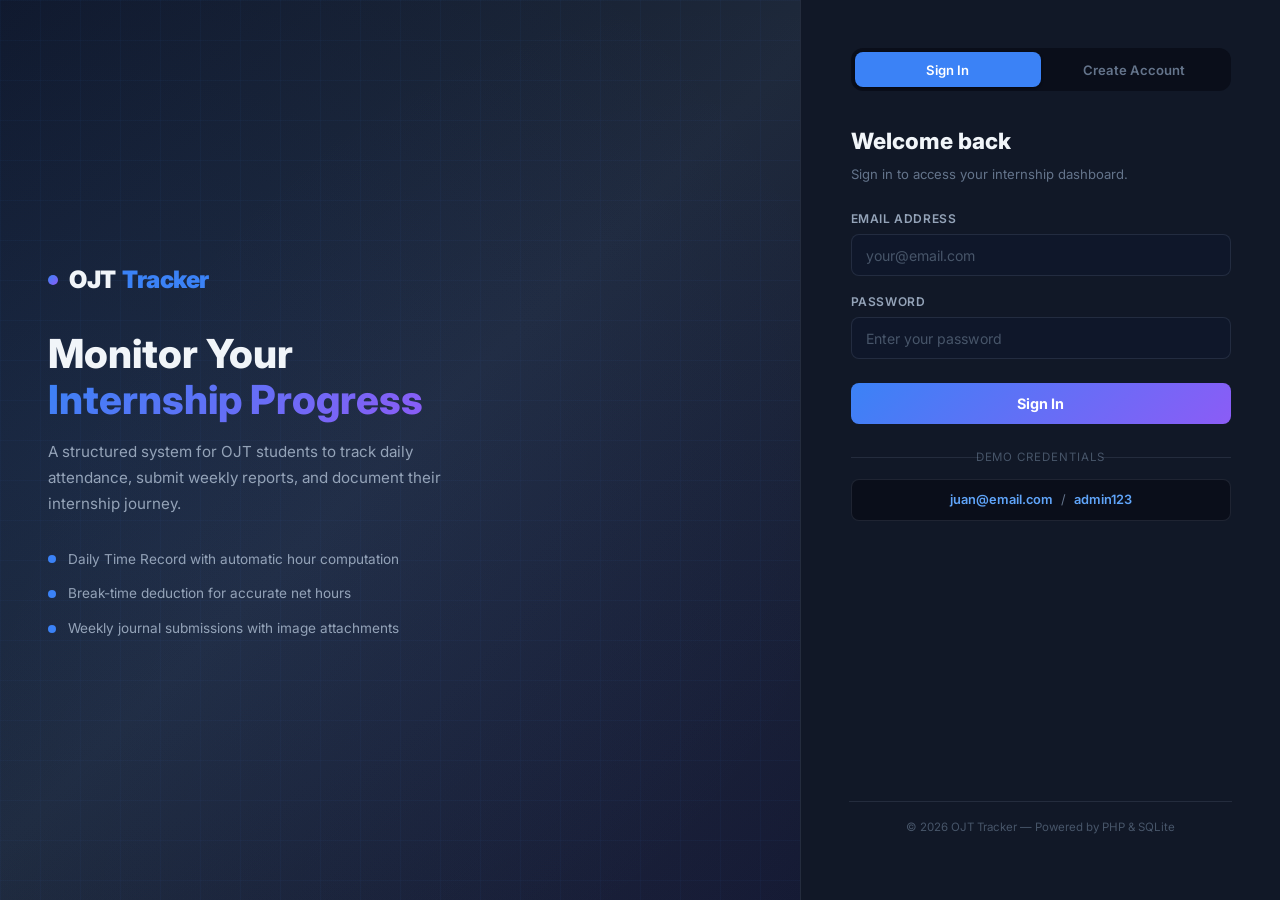
==== commit 81947272: "tinatamad ako mag isip ng commit message" ====
--- a/frontend/index.html
+++ b/frontend/index.html
@@ -1,296 +1,232 @@
 <!DOCTYPE html>
 <html lang="en">
+
 <head>
-  <meta charset="UTF-8"/>
-  <meta name="viewport" content="width=device-width, initial-scale=1.0"/>
+  <meta charset="UTF-8" />
+  <meta name="viewport" content="width=device-width, initial-scale=1.0" />
   <title>OJT Tracker — Sign In</title>
-  <link rel="stylesheet" href="css/global.css"/>
-  <link rel="stylesheet" href="css/pages/index.css"/>
+  <link rel="stylesheet" href="css/style.css" />
 </head>
-<body class="auth-body">
-
-<div class="auth-wrap" id="auth-wrap">
-
-  <!-- ═══════════════════════════════════════════════
-       SIGN-UP FORM  (slides in when active)
-  ═══════════════════════════════════════════════ -->
-  <div class="auth-form-box auth-sign-up" id="panel-signup">
-    <form onsubmit="return false;">
-
-      <div class="auth-form-title">Create Account</div>
-      <div class="auth-form-sub">Register to start tracking your internship.</div>
-
-      <div class="auth-alert" id="register-alert"></div>
-
-      <div class="auth-field-row">
-        <div class="afield">
-          <label>Full Name</label>
-          <input type="text" id="reg-name" placeholder="Juan dela Cruz"/>
-        </div>
-        <div class="afield">
-          <label>School</label>
-          <input type="text" id="reg-school" placeholder="e.g. PLM"/>
-        </div>
+
+<body>
+  <div class="login-page">
+
+    <!-- Branding Panel -->
+    <div class="login-brand">
+      <div class="brand-grid"></div>
+      <div class="brand-logo">
+        <div class="brand-logo-dot"></div>
+        OJT <span>Tracker</span>
       </div>
-
-      <div class="afield">
-        <label>Company / Organization</label>
-        <input type="text" id="reg-company" placeholder="e.g. ABC Corporation"/>
+      <div class="brand-headline">Monitor Your<br /><em>Internship Progress</em></div>
+      <div class="brand-sub">A structured system for OJT students to track daily attendance, submit weekly reports, and
+        document their internship journey.</div>
+      <div class="brand-features">
+        <div class="brand-feature">
+          <div class="brand-dot"></div>Daily Time Record with automatic hour computation
+        </div>
+        <div class="brand-feature">
+          <div class="brand-dot"></div>Break-time deduction for accurate net hours
+        </div>
+        <div class="brand-feature">
+          <div class="brand-dot"></div>Weekly journal submissions with image attachments
+        </div>
       </div>
-
-      <div class="afield">
-        <label>Email Address</label>
-        <input type="email" id="reg-email" placeholder="your@email.com"/>
+    </div>
+
+    <!-- Form Panel -->
+    <div class="login-form-panel">
+      <div class="login-form-content">
+
+        <div class="auth-tabs">
+          <button class="auth-tab active" id="tab-login" onclick="switchTab('login')">Sign In</button>
+          <button class="auth-tab" id="tab-register" onclick="switchTab('register')">Create Account</button>
+        </div>
+
+        <div class="auth-panels">
+
+          <!-- LOGIN -->
+          <div class="auth-panel active" id="panel-login">
+            <div class="form-title">Welcome back</div>
+            <div class="form-sub">Sign in to access your internship dashboard.</div>
+            <div class="auth-alert" id="login-alert"></div>
+            <div class="input-field">
+              <label>Email Address</label>
+              <input type="email" id="login-email" placeholder="your@email.com"
+                onkeydown="if(event.key==='Enter') loginUser()" />
+            </div>
+            <div class="input-field">
+              <label>Password</label>
+              <input type="password" id="login-password" placeholder="Enter your password"
+                onkeydown="if(event.key==='Enter') loginUser()" />
+            </div>
+            <button class="btn-auth" onclick="loginUser()">Sign In</button>
+            <div class="auth-divider">demo credentials</div>
+            <div class="demo-hint"><strong>juan@email.com</strong> &nbsp;/&nbsp; <strong>admin123</strong></div>
+          </div>
+
+          <!-- REGISTER -->
+          <div class="auth-panel" id="panel-register">
+            <div class="form-title">Create your account</div>
+            <div class="form-sub">Register to start tracking your internship.</div>
+            <div class="auth-alert" id="register-alert"></div>
+            <div class="field-row">
+              <div class="input-field">
+                <label>Full Name</label>
+                <input type="text" id="reg-name" placeholder="Juan dela Cruz" />
+              </div>
+              <div class="input-field">
+                <label>School</label>
+                <input type="text" id="reg-school" placeholder="e.g. PLM" />
+              </div>
+            </div>
+            <div class="input-field">
+              <label>Company / Organization</label>
+              <input type="text" id="reg-company" placeholder="e.g. ABC Corporation" />
+            </div>
+            <div class="input-field">
+              <label>Email Address</label>
+              <input type="email" id="reg-email" placeholder="your@email.com" />
+            </div>
+            <div class="field-row">
+              <div class="input-field">
+                <label>Required Hours</label>
+                <input type="number" id="reg-hours" value="600" min="1" max="2000" />
+              </div>
+              <div class="input-field">
+                <label>Password</label>
+                <input type="password" id="reg-password" placeholder="Min. 6 characters"
+                  oninput="checkStrength(this.value)" />
+              </div>
+            </div>
+            <div class="strength-bar">
+              <div class="strength-seg" id="str-1"></div>
+              <div class="strength-seg" id="str-2"></div>
+              <div class="strength-seg" id="str-3"></div>
+              <div class="strength-seg" id="str-4"></div>
+            </div>
+            <div class="strength-label" id="str-label">Enter a password</div>
+            <button class="btn-auth" onclick="registerUser()" style="margin-top:1rem;">Create Account</button>
+          </div>
+
+        </div>
       </div>
-
-      <div class="auth-field-row">
-        <div class="afield">
-          <label>Required Hours</label>
-          <input type="number" id="reg-hours" value="600" min="1" max="2000"/>
-        </div>
-        <div class="afield">
-          <label>Password</label>
-          <input type="password" id="reg-password" placeholder="Min. 6 characters"
-            oninput="checkStrength(this.value)"/>
-        </div>
-      </div>
-
-      <div class="auth-strength-bar">
-        <div class="auth-strength-seg" id="str-1"></div>
-        <div class="auth-strength-seg" id="str-2"></div>
-        <div class="auth-strength-seg" id="str-3"></div>
-        <div class="auth-strength-seg" id="str-4"></div>
-      </div>
-      <div class="auth-strength-label" id="str-label">Enter a password</div>
-
-      <button class="auth-btn-primary" onclick="registerUser()" style="margin-top:0.85rem;">
-        Create Account
-      </button>
-
-      <div class="auth-mobile-switch">
-        Already have an account?
-        <a onclick="mobileSwitch('signin')">Sign In</a>
-      </div>
-
-    </form>
+      <div class="auth-footer-bar">&copy; 2026 OJT Tracker &mdash; Powered by PHP &amp; SQLite</div>
+    </div>
+
   </div>
 
-  <!-- ═══════════════════════════════════════════════
-       SIGN-IN FORM  (default visible)
-  ═══════════════════════════════════════════════ -->
-  <div class="auth-form-box auth-sign-in mobile-active" id="panel-signin">
-    <form onsubmit="return false;">
-
-      <div class="auth-form-title">Welcome Back</div>
-      <div class="auth-form-sub">Sign in to access your internship dashboard.</div>
-
-      <div class="auth-alert" id="login-alert"></div>
-
-      <div class="afield">
-        <label>Email Address</label>
-        <input type="email" id="login-email" placeholder="your@email.com"
-          onkeydown="if(event.key==='Enter') loginUser()"/>
-      </div>
-
-      <div class="afield">
-        <label>Password</label>
-        <input type="password" id="login-password" placeholder="Enter your password"
-          onkeydown="if(event.key==='Enter') loginUser()"/>
-      </div>
-
-      <button class="auth-btn-primary" onclick="loginUser()">Sign In</button>
-
-      <div class="auth-divider-line">demo credentials</div>
-
-      <div class="auth-demo-hint">
-        <strong>juan@email.com</strong> &nbsp;/&nbsp; <strong>admin123</strong>
-      </div>
-
-      <div class="auth-mobile-switch">
-        Don't have an account?
-        <a onclick="mobileSwitch('signup')">Create one</a>
-      </div>
-
-    </form>
-  </div>
-
-  <!-- ═══════════════════════════════════════════════
-       SLIDING TOGGLE / BRANDING PANEL
-  ═══════════════════════════════════════════════ -->
-  <div class="auth-toggle-wrap" id="auth-toggle-wrap">
-    <div class="auth-toggle-track" id="auth-toggle-track">
-
-      <!-- Left panel — shown when Sign Up is active (prompt to Sign In) -->
-      <div class="auth-toggle-panel auth-toggle-left">
-        <div class="auth-toggle-logo">OJT <span>Tracker</span></div>
-        <h2>Welcome Back!</h2>
-        <p>Already have an account? Sign in to continue tracking your internship progress.</p>
-        <button class="auth-btn-ghost" onclick="setPanel('signin')">Sign In</button>
-      </div>
-
-      <!-- Right panel — default (prompt to Create Account) -->
-      <div class="auth-toggle-panel auth-toggle-right">
-        <div class="auth-toggle-logo">OJT <span>Tracker</span></div>
-        <h2>Monitor Your<br/>Internship</h2>
-        <div class="auth-toggle-features">
-          <div class="auth-toggle-feature">
-            <div class="auth-toggle-dot"></div>
-            <span>Daily Time Record with automatic hour computation</span>
-          </div>
-          <div class="auth-toggle-feature">
-            <div class="auth-toggle-dot"></div>
-            <span>Break-time deduction for accurate net hours</span>
-          </div>
-          <div class="auth-toggle-feature">
-            <div class="auth-toggle-dot"></div>
-            <span>Weekly journal submissions with image attachments</span>
-          </div>
-        </div>
-        <button class="auth-btn-ghost" onclick="setPanel('signup')">Create Account</button>
-      </div>
-
-    </div>
-  </div>
-
-  <!-- Footer (visually anchored under the sign-in form) -->
-  <div class="auth-footer">&copy; 2026 OJT Tracker &mdash; Powered by PHP &amp; MySQL Created by Diaz</div>
-
-</div><!-- /.auth-wrap -->
-
-<script src="js/auth.js"></script>
-<script>
-  /* ── Panel switching (desktop) ── */
-  function setPanel(panel) {
-    document.getElementById('auth-wrap').classList.toggle('active', panel === 'signup');
-  }
-
-  /* ── Mobile toggle (no sliding panel on small screens) ── */
-  function mobileSwitch(panel) {
-    document.getElementById('panel-signin').classList.remove('mobile-active');
-    document.getElementById('panel-signup').classList.remove('mobile-active');
-    document.getElementById(`panel-${panel}`).classList.add('mobile-active');
-  }
-
-  /* ── Alert helpers ── */
-  function authAlert(id, msg, type) {
-    const el       = document.getElementById(id);
-    el.textContent = msg;
-    el.className   = `auth-alert ${type} show`;
-  }
-  function clearAlert(id) {
-    document.getElementById(id).classList.remove('show');
-  }
-
-  /* ── Password strength meter ── */
-  function checkStrength(val) {
-    const segs  = [1,2,3,4].map(i => document.getElementById(`str-${i}`));
-    const label = document.getElementById('str-label');
-    segs.forEach(s => s.className = 'auth-strength-seg');
-    if (!val) { label.textContent = 'Enter a password'; return; }
-    let score = 0;
-    if (val.length >= 6)  score++;
-    if (val.length >= 10) score++;
-    if (/[A-Z]/.test(val) || /[0-9]/.test(val)) score++;
-    if (/[^A-Za-z0-9]/.test(val)) score++;
-    const levels = ['','weak','fair','good','strong'];
-    const labels = ['','Weak','Fair','Good','Strong'];
-    for (let i = 0; i < score; i++) segs[i].classList.add(levels[score]);
-    label.textContent = labels[score] || 'Enter a password';
-  }
-
-  /* ── Login ── */
-  function loginUser() {
-    clearAlert('login-alert');
-    const email    = document.getElementById('login-email').value.trim();
-    const password = document.getElementById('login-password').value;
-    if (!email || !password) {
-      authAlert('login-alert', 'Please enter your email and password.', 'error');
-      return;
-    }
-
-    const btn       = document.querySelector('#panel-signin .auth-btn-primary');
-    btn.textContent = 'Signing in…';
-    btn.disabled    = true;
-
-    fetch(`${API}/auth/login.php`, {
-      method:  'POST',
-      headers: { 'Content-Type': 'application/json' },
-      body:    JSON.stringify({ email, password })
-    })
-    .then(r => r.json())
-    .then(data => {
-      if (data.success) {
-        localStorage.setItem('ojt_user', JSON.stringify(data.user));
-        authAlert('login-alert', '✓ Login successful. Redirecting…', 'success');
-        setTimeout(() => window.location.href = 'dashboard.html', 700);
-      } else {
-        authAlert('login-alert', data.error || 'Invalid credentials.', 'error');
-        btn.textContent = 'Sign In';
-        btn.disabled    = false;
-      }
-    })
-    .catch(() => {
-      authAlert('login-alert', 'Unable to connect. Please check that XAMPP is running.', 'error');
-      btn.textContent = 'Sign In';
-      btn.disabled    = false;
-    });
-  }
-
-  /* ── Register ── */
-  function registerUser() {
-    clearAlert('register-alert');
-    const name     = document.getElementById('reg-name').value.trim();
-    const school   = document.getElementById('reg-school').value.trim();
-    const company  = document.getElementById('reg-company').value.trim();
-    const email    = document.getElementById('reg-email').value.trim();
-    const hours    = document.getElementById('reg-hours').value;
-    const password = document.getElementById('reg-password').value;
-
-    if (!name || !email || !password || !company) {
-      authAlert('register-alert', 'Please complete all required fields.', 'error');
-      return;
-    }
-    if (password.length < 6) {
-      authAlert('register-alert', 'Password must be at least 6 characters.', 'error');
-      return;
-    }
-    if (!/^[^\s@]+@[^\s@]+\.[^\s@]+$/.test(email)) {
-      authAlert('register-alert', 'Please enter a valid email address.', 'error');
-      return;
-    }
-
-    const btn       = document.querySelector('#panel-signup .auth-btn-primary');
-    btn.textContent = 'Creating account…';
-    btn.disabled    = true;
-
-    fetch(`${API}/auth/register.php`, {
-      method:  'POST',
-      headers: { 'Content-Type': 'application/json' },
-      body:    JSON.stringify({ name, school, company, email, password, required_hours: hours || 600 })
-    })
-    .then(r => r.json())
-    .then(data => {
-      if (data.success) {
-        authAlert('register-alert', '✓ Account created. You may now sign in.', 'success');
-        setTimeout(() => {
-          setPanel('signin');
-          mobileSwitch('signin');
-          document.getElementById('login-email').value = email;
+  <script src="js/auth.js"></script>
+  <script>
+    function switchTab(tab) {
+      ['login', 'register'].forEach(t => {
+        document.getElementById(`panel-${t}`).classList.remove('active');
+        document.getElementById(`tab-${t}`).classList.remove('active');
+      });
+      document.getElementById(`panel-${tab}`).classList.add('active');
+      document.getElementById(`tab-${tab}`).classList.add('active');
+    }
+
+    function authAlert(id, msg, type) {
+      const el = document.getElementById(id);
+      el.textContent = msg;
+      el.className = `auth-alert ${type} show`;
+    }
+    function clearAlert(id) { document.getElementById(id).classList.remove('show'); }
+
+    function checkStrength(val) {
+      const segs = [1, 2, 3, 4].map(i => document.getElementById(`str-${i}`));
+      const label = document.getElementById('str-label');
+      segs.forEach(s => s.className = 'strength-seg');
+      if (!val) { label.textContent = 'Enter a password'; return; }
+      let score = 0;
+      if (val.length >= 6) score++;
+      if (val.length >= 10) score++;
+      if (/[A-Z]/.test(val) || /[0-9]/.test(val)) score++;
+      if (/[^A-Za-z0-9]/.test(val)) score++;
+      const levels = ['', 'weak', 'fair', 'good', 'strong'];
+      const labels = ['', 'Weak', 'Fair', 'Good', 'Strong'];
+      for (let i = 0; i < score; i++) segs[i].classList.add(levels[score]);
+      label.textContent = labels[score] || 'Enter a password';
+    }
+
+    function loginUser() {
+      clearAlert('login-alert');
+      const email = document.getElementById('login-email').value.trim();
+      const password = document.getElementById('login-password').value;
+      if (!email || !password) { authAlert('login-alert', 'Please enter your email and password.', 'error'); return; }
+
+      const btn = document.querySelector('#panel-login .btn-auth');
+      btn.textContent = 'Signing in…';
+      btn.disabled = true;
+
+      fetch(`${API}/auth/login.php`, {
+        method: 'POST', headers: { 'Content-Type': 'application/json' },
+        body: JSON.stringify({ email, password })
+      })
+        .then(r => r.json())
+        .then(data => {
+          if (data.success) {
+            localStorage.setItem('ojt_user', JSON.stringify(data.user));
+            authAlert('login-alert', '✓ Login successful. Redirecting…', 'success');
+            setTimeout(() => window.location.href = 'dashboard.html', 700);
+          } else {
+            authAlert('login-alert', data.error || 'Invalid credentials.', 'error');
+            btn.textContent = 'Sign In';
+            btn.disabled = false;
+          }
+        })
+        .catch(() => {
+          authAlert('login-alert', 'Unable to connect. Please check that XAMPP is running.', 'error');
+          btn.textContent = 'Sign In';
+          btn.disabled = false;
+        });
+    }
+
+    function registerUser() {
+      clearAlert('register-alert');
+      const name = document.getElementById('reg-name').value.trim();
+      const school = document.getElementById('reg-school').value.trim();
+      const company = document.getElementById('reg-company').value.trim();
+      const email = document.getElementById('reg-email').value.trim();
+      const hours = document.getElementById('reg-hours').value;
+      const password = document.getElementById('reg-password').value;
+
+      if (!name || !email || !password || !company) { authAlert('register-alert', 'Please complete all required fields.', 'error'); return; }
+      if (password.length < 6) { authAlert('register-alert', 'Password must be at least 6 characters.', 'error'); return; }
+      if (!/^[^\s@]+@[^\s@]+\.[^\s@]+$/.test(email)) { authAlert('register-alert', 'Please enter a valid email address.', 'error'); return; }
+
+      const btn = document.querySelector('#panel-register .btn-auth');
+      btn.textContent = 'Creating account…';
+      btn.disabled = true;
+
+      fetch(`${API}/auth/register.php`, {
+        method: 'POST', headers: { 'Content-Type': 'application/json' },
+        body: JSON.stringify({ name, school, company, email, password, required_hours: hours || 600 })
+      })
+        .then(r => r.json())
+        .then(data => {
+          if (data.success) {
+            authAlert('register-alert', '✓ Account created. You may now sign in.', 'success');
+            setTimeout(() => {
+              switchTab('login');
+              document.getElementById('login-email').value = email;
+              btn.textContent = 'Create Account';
+              btn.disabled = false;
+            }, 1200);
+          } else {
+            authAlert('register-alert', data.error, 'error');
+            btn.textContent = 'Create Account';
+            btn.disabled = false;
+          }
+        })
+        .catch(() => {
+          authAlert('register-alert', 'Unable to connect to server.', 'error');
           btn.textContent = 'Create Account';
-          btn.disabled    = false;
-        }, 1200);
-      } else {
-        authAlert('register-alert', data.error, 'error');
-        btn.textContent = 'Create Account';
-        btn.disabled    = false;
-      }
-    })
-    .catch(() => {
-      authAlert('register-alert', 'Unable to connect to server.', 'error');
-      btn.textContent = 'Create Account';
-      btn.disabled    = false;
-    });
-  }
-</script>
+          btn.disabled = false;
+        });
+    }
+  </script>
 </body>
+
 </html>
--- a/frontend/css/style.css
+++ b/frontend/css/style.css
@@ -0,0 +1,1669 @@
+/* ═══════════════════════════════════════════════════════════════
+   OJT TRACKER — Premium Dark Theme Design System
+   Vibrant Blue Accent • Glassmorphism • Micro-Animations
+   ═══════════════════════════════════════════════════════════════ */
+
+/* ── Google Fonts ─────────────────────────────────────────────── */
+@import url('https://fonts.googleapis.com/css2?family=Inter:wght@300;400;500;600;700;800;900&display=swap');
+
+/* ── Root Design Tokens ──────────────────────────────────────── */
+:root {
+  /* ── Vibrant Blue Palette ── */
+  --primary:       #3b82f6;
+  --primary-light: #60a5fa;
+  --primary-dark:  #2563eb;
+  --primary-glow:  rgba(59, 130, 246, 0.25);
+  --primary-subtle: rgba(59, 130, 246, 0.08);
+
+  /* ── Accent Colors ── */
+  --accent-400:    #60a5fa;
+  --accent-500:    #3b82f6;
+  --accent-gradient: linear-gradient(135deg, #3b82f6, #8b5cf6);
+
+  /* ── Dark Theme Surfaces ── */
+  --bg-base:       #0a0e1a;
+  --bg-surface:    #111827;
+  --bg-card:       rgba(17, 24, 39, 0.85);
+  --bg-elevated:   #1f2937;
+  --bg-subtle:     #1a2332;
+  --bg-input:      #0f172a;
+  --bg-hover:      rgba(59, 130, 246, 0.08);
+
+  /* ── Text ── */
+  --text:          #f1f5f9;
+  --text-secondary:#94a3b8;
+  --text-muted:    #64748b;
+  --text-dim:      #475569;
+
+  /* ── Borders ── */
+  --border:        rgba(148, 163, 184, 0.15);
+  --border-light:  rgba(148, 163, 184, 0.08);
+  --border-focus:  rgba(59, 130, 246, 0.5);
+
+  /* ── Semantic ── */
+  --success:       #22c55e;
+  --success-bg:    rgba(34, 197, 94, 0.12);
+  --warning:       #f59e0b;
+  --warning-bg:    rgba(245, 158, 11, 0.12);
+  --danger:        #ef4444;
+  --danger-bg:     rgba(239, 68, 68, 0.12);
+
+  /* ── Spacing & Radius ── */
+  --radius-sm:     8px;
+  --radius-md:     12px;
+  --radius-lg:     16px;
+  --radius-xl:     20px;
+  --radius-full:   9999px;
+
+  /* ── Effects ── */
+  --shadow-sm:     0 1px 3px rgba(0,0,0,0.3), 0 1px 2px rgba(0,0,0,0.2);
+  --shadow-md:     0 4px 6px rgba(0,0,0,0.3), 0 2px 4px rgba(0,0,0,0.2);
+  --shadow-lg:     0 10px 40px rgba(0,0,0,0.4);
+  --shadow-glow:   0 0 30px rgba(59, 130, 246, 0.15);
+  --glass:         blur(20px) saturate(180%);
+  --transition:    all 0.2s cubic-bezier(0.4, 0, 0.2, 1);
+}
+
+/* ── Reset ────────────────────────────────────────────────────── */
+*, *::before, *::after {
+  box-sizing: border-box;
+  margin: 0;
+  padding: 0;
+}
+
+body {
+  font-family: 'Inter', -apple-system, BlinkMacSystemFont, sans-serif;
+  background: var(--bg-base);
+  color: var(--text);
+  line-height: 1.6;
+  -webkit-font-smoothing: antialiased;
+  -moz-osx-font-smoothing: grayscale;
+  min-height: 100vh;
+}
+
+/* ── Scrollbar Styling ────────────────────────────────────────── */
+::-webkit-scrollbar { width: 6px; height: 6px; }
+::-webkit-scrollbar-track { background: transparent; }
+::-webkit-scrollbar-thumb { background: rgba(148, 163, 184, 0.2); border-radius: 3px; }
+::-webkit-scrollbar-thumb:hover { background: rgba(148, 163, 184, 0.35); }
+
+/* ── Animations ───────────────────────────────────────────────── */
+@keyframes fadeUp {
+  from { opacity: 0; transform: translateY(12px); }
+  to   { opacity: 1; transform: translateY(0); }
+}
+@keyframes fadeIn {
+  from { opacity: 0; }
+  to   { opacity: 1; }
+}
+@keyframes slideInRight {
+  from { opacity: 0; transform: translateX(20px); }
+  to   { opacity: 1; transform: translateX(0); }
+}
+@keyframes shimmer {
+  0%   { background-position: -200% 0; }
+  100% { background-position: 200% 0; }
+}
+@keyframes pulse-ring {
+  0%   { box-shadow: 0 0 0 0 rgba(59, 130, 246, 0.4); }
+  100% { box-shadow: 0 0 0 12px rgba(59, 130, 246, 0); }
+}
+@keyframes spin {
+  to { transform: rotate(360deg); }
+}
+@keyframes glow-pulse {
+  0%, 100% { opacity: 0.5; }
+  50%      { opacity: 1; }
+}
+
+/* ══════════════════════════════════════════════════════════════
+   LOGIN PAGE
+   ══════════════════════════════════════════════════════════════ */
+
+.login-page {
+  display: flex;
+  min-height: 100vh;
+  background: var(--bg-base);
+}
+
+/* ── Brand Panel (left side) ────────────────────────────────── */
+.login-brand {
+  flex: 1;
+  display: flex;
+  flex-direction: column;
+  justify-content: center;
+  padding: 3rem;
+  background: linear-gradient(135deg, #0f172a 0%, #1e293b 50%, #0f172a 100%);
+  position: relative;
+  overflow: hidden;
+}
+
+.login-brand::before {
+  content: '';
+  position: absolute;
+  top: -50%;
+  left: -50%;
+  width: 200%;
+  height: 200%;
+  background: radial-gradient(ellipse at 30% 50%, rgba(59, 130, 246, 0.08) 0%, transparent 50%),
+              radial-gradient(ellipse at 70% 80%, rgba(139, 92, 246, 0.06) 0%, transparent 50%);
+  pointer-events: none;
+}
+
+.brand-grid {
+  position: absolute;
+  inset: 0;
+  background-image: linear-gradient(rgba(59, 130, 246, 0.04) 1px, transparent 1px),
+                    linear-gradient(90deg, rgba(59, 130, 246, 0.04) 1px, transparent 1px);
+  background-size: 40px 40px;
+  pointer-events: none;
+}
+
+.brand-logo {
+  display: flex;
+  align-items: center;
+  gap: 0.4rem;
+  font-size: 1.5rem;
+  font-weight: 900;
+  letter-spacing: -0.02em;
+  color: var(--text);
+  margin-bottom: 2rem;
+  position: relative;
+}
+.brand-logo span { color: var(--primary); }
+.brand-logo-dot {
+  width: 10px;
+  height: 10px;
+  border-radius: 50%;
+  background: var(--accent-gradient);
+  margin-right: 0.3rem;
+  animation: pulse-ring 2s infinite;
+}
+
+.brand-headline {
+  font-size: 2.5rem;
+  font-weight: 800;
+  line-height: 1.15;
+  color: var(--text);
+  margin-bottom: 1rem;
+  position: relative;
+}
+.brand-headline em {
+  font-style: normal;
+  background: var(--accent-gradient);
+  -webkit-background-clip: text;
+  -webkit-text-fill-color: transparent;
+  background-clip: text;
+}
+
+.brand-sub {
+  font-size: 0.95rem;
+  color: var(--text-secondary);
+  line-height: 1.7;
+  max-width: 420px;
+  margin-bottom: 2rem;
+  position: relative;
+}
+
+.brand-features {
+  display: flex;
+  flex-direction: column;
+  gap: 0.8rem;
+  position: relative;
+}
+.brand-feature {
+  display: flex;
+  align-items: center;
+  gap: 0.75rem;
+  font-size: 0.85rem;
+  color: var(--text-secondary);
+}
+.brand-dot {
+  width: 8px;
+  height: 8px;
+  border-radius: 50%;
+  background: var(--primary);
+  flex-shrink: 0;
+}
+
+/* ── Form Panel (right side) ────────────────────────────────── */
+.login-form-panel {
+  width: 480px;
+  display: flex;
+  flex-direction: column;
+  justify-content: center;
+  padding: 3rem;
+  background: var(--bg-surface);
+  border-left: 1px solid var(--border);
+}
+
+.login-form-content { max-width: 380px; margin: 0 auto; width: 100%; }
+
+/* Auth Tabs */
+.auth-tabs {
+  display: flex;
+  gap: 0;
+  background: var(--bg-base);
+  border-radius: var(--radius-md);
+  padding: 4px;
+  margin-bottom: 2rem;
+}
+.auth-tab {
+  flex: 1;
+  padding: 0.6rem 1rem;
+  border: none;
+  border-radius: var(--radius-sm);
+  background: transparent;
+  color: var(--text-muted);
+  font-size: 0.82rem;
+  font-weight: 600;
+  cursor: pointer;
+  font-family: inherit;
+  transition: var(--transition);
+}
+.auth-tab.active {
+  background: var(--primary);
+  color: #fff;
+  box-shadow: var(--shadow-sm);
+}
+.auth-tab:not(.active):hover { color: var(--text); }
+
+/* Auth Panels */
+.auth-panels { position: relative; }
+.auth-panel { display: none; animation: fadeIn 0.3s ease; }
+.auth-panel.active { display: block; }
+
+/* Form Elements */
+.form-title {
+  font-size: 1.4rem;
+  font-weight: 800;
+  color: var(--text);
+  margin-bottom: 0.3rem;
+}
+.form-sub {
+  font-size: 0.82rem;
+  color: var(--text-muted);
+  margin-bottom: 1.5rem;
+}
+
+.input-field {
+  margin-bottom: 1rem;
+}
+.input-field label {
+  display: block;
+  font-size: 0.75rem;
+  font-weight: 600;
+  text-transform: uppercase;
+  letter-spacing: 0.05em;
+  color: var(--text-secondary);
+  margin-bottom: 0.4rem;
+}
+.input-field input {
+  width: 100%;
+  padding: 0.7rem 0.9rem;
+  border: 1.5px solid var(--border);
+  border-radius: var(--radius-sm);
+  background: var(--bg-input);
+  color: var(--text);
+  font-size: 0.88rem;
+  font-family: inherit;
+  outline: none;
+  transition: var(--transition);
+}
+.input-field input:focus {
+  border-color: var(--primary);
+  box-shadow: 0 0 0 3px var(--primary-glow);
+  background: var(--bg-base);
+}
+.input-field input::placeholder { color: var(--text-dim); }
+
+.field-row {
+  display: grid;
+  grid-template-columns: 1fr 1fr;
+  gap: 0.75rem;
+}
+
+/* Auth Alert */
+.auth-alert {
+  padding: 0.65rem 0.9rem;
+  border-radius: var(--radius-sm);
+  font-size: 0.82rem;
+  font-weight: 500;
+  margin-bottom: 1rem;
+  display: none;
+  animation: fadeUp 0.25s ease;
+}
+.auth-alert.show { display: block; }
+.auth-alert.error {
+  background: var(--danger-bg);
+  color: #fca5a5;
+  border: 1px solid rgba(239, 68, 68, 0.2);
+}
+.auth-alert.success {
+  background: var(--success-bg);
+  color: #86efac;
+  border: 1px solid rgba(34, 197, 94, 0.2);
+}
+
+/* Auth Button */
+.btn-auth {
+  width: 100%;
+  padding: 0.75rem;
+  border: none;
+  border-radius: var(--radius-sm);
+  background: var(--accent-gradient);
+  color: #fff;
+  font-size: 0.9rem;
+  font-weight: 700;
+  cursor: pointer;
+  font-family: inherit;
+  transition: var(--transition);
+  margin-top: 0.5rem;
+}
+.btn-auth:hover { filter: brightness(1.1); transform: translateY(-1px); box-shadow: var(--shadow-glow); }
+.btn-auth:active { transform: translateY(0); }
+.btn-auth:disabled { opacity: 0.6; cursor: not-allowed; transform: none; }
+
+/* Divider */
+.auth-divider {
+  text-align: center;
+  position: relative;
+  margin: 1.5rem 0 0.8rem;
+  font-size: 0.72rem;
+  color: var(--text-dim);
+  text-transform: uppercase;
+  letter-spacing: 0.08em;
+}
+.auth-divider::before, .auth-divider::after {
+  content: '';
+  position: absolute;
+  top: 50%;
+  width: calc(50% - 60px);
+  height: 1px;
+  background: var(--border);
+}
+.auth-divider::before { left: 0; }
+.auth-divider::after { right: 0; }
+
+.demo-hint {
+  text-align: center;
+  font-size: 0.8rem;
+  color: var(--text-muted);
+  padding: 0.6rem;
+  background: var(--bg-base);
+  border-radius: var(--radius-sm);
+  border: 1px solid var(--border);
+}
+.demo-hint strong { color: var(--primary-light); font-weight: 600; }
+
+/* Strength Bar */
+.strength-bar {
+  display: flex;
+  gap: 4px;
+  margin-top: 0.5rem;
+}
+.strength-seg {
+  flex: 1;
+  height: 4px;
+  border-radius: 2px;
+  background: var(--border);
+  transition: var(--transition);
+}
+.strength-seg.weak { background: #ef4444; }
+.strength-seg.fair { background: #f59e0b; }
+.strength-seg.good { background: #22c55e; }
+.strength-seg.strong { background: #3b82f6; }
+.strength-label {
+  font-size: 0.72rem;
+  color: var(--text-muted);
+  margin-top: 0.35rem;
+}
+
+/* Auth Footer */
+.auth-footer-bar {
+  text-align: center;
+  padding: 1rem;
+  font-size: 0.72rem;
+  color: var(--text-dim);
+  border-top: 1px solid var(--border);
+  margin-top: auto;
+}
+
+/* ══════════════════════════════════════════════════════════════
+   APP LAYOUT — Sidebar + Main
+   ══════════════════════════════════════════════════════════════ */
+
+.layout {
+  display: flex;
+  min-height: 100vh;
+}
+
+/* ── Sidebar ─────────────────────────────────────────────────── */
+.sidebar {
+  width: 260px;
+  background: var(--bg-surface);
+  border-right: 1px solid var(--border);
+  display: flex;
+  flex-direction: column;
+  padding: 1.5rem 0;
+  flex-shrink: 0;
+  position: sticky;
+  top: 0;
+  height: 100vh;
+  overflow-y: auto;
+  z-index: 100;
+}
+
+.sidebar-logo {
+  font-size: 1.25rem;
+  font-weight: 900;
+  letter-spacing: -0.02em;
+  padding: 0 1.25rem;
+  margin-bottom: 1.5rem;
+  color: var(--text);
+}
+.sidebar-logo span { color: var(--primary); }
+
+.nav-section-label {
+  font-size: 0.65rem;
+  font-weight: 700;
+  text-transform: uppercase;
+  letter-spacing: 0.1em;
+  color: var(--text-dim);
+  padding: 0 1.25rem;
+  margin-bottom: 0.5rem;
+  margin-top: 1rem;
+}
+
+.nav-link {
+  display: flex;
+  align-items: center;
+  gap: 0.75rem;
+  padding: 0.65rem 1.25rem;
+  color: var(--text-secondary);
+  text-decoration: none;
+  font-size: 0.85rem;
+  font-weight: 500;
+  transition: var(--transition);
+  border-left: 3px solid transparent;
+  margin: 1px 0;
+}
+.nav-link:hover {
+  color: var(--text);
+  background: var(--bg-hover);
+  border-left-color: var(--border);
+}
+.nav-link.active {
+  color: var(--primary-light);
+  background: var(--primary-subtle);
+  border-left-color: var(--primary);
+  font-weight: 600;
+}
+.nav-link.active .nav-icon-svg {
+  stroke: var(--primary-light);
+}
+
+.nav-icon-svg {
+  width: 18px;
+  height: 18px;
+  fill: none;
+  stroke: currentColor;
+  stroke-width: 2;
+  stroke-linecap: round;
+  stroke-linejoin: round;
+  flex-shrink: 0;
+}
+
+/* Sidebar Footer */
+.sidebar-footer {
+  margin-top: auto;
+  padding: 1rem 1.25rem 0.5rem;
+  border-top: 1px solid var(--border);
+}
+.sidebar-user {
+  display: flex;
+  align-items: center;
+  gap: 0.65rem;
+  margin-bottom: 0.75rem;
+}
+.sidebar-avatar {
+  width: 36px;
+  height: 36px;
+  border-radius: var(--radius-full);
+  background: var(--accent-gradient);
+  color: #fff;
+  display: flex;
+  align-items: center;
+  justify-content: center;
+  font-size: 0.85rem;
+  font-weight: 700;
+  flex-shrink: 0;
+}
+.sidebar-user-info { min-width: 0; }
+.sidebar-user-name {
+  font-size: 0.82rem;
+  font-weight: 600;
+  color: var(--text);
+  white-space: nowrap;
+  overflow: hidden;
+  text-overflow: ellipsis;
+}
+.sidebar-user-role {
+  font-size: 0.7rem;
+  color: var(--text-muted);
+}
+
+/* ── Main Content Area ───────────────────────────────────────── */
+.main {
+  flex: 1;
+  padding: 2rem 2.5rem;
+  min-width: 0;
+  background: var(--bg-base);
+}
+
+/* ── Mobile Topbar (hidden by default) ──────────────────────── */
+.topbar {
+  display: none;
+  align-items: center;
+  justify-content: space-between;
+  padding: 0.75rem 1rem;
+  background: var(--bg-surface);
+  border-bottom: 1px solid var(--border);
+  position: sticky;
+  top: 0;
+  z-index: 99;
+}
+.topbar-logo {
+  font-size: 1.1rem;
+  font-weight: 800;
+  color: var(--text);
+}
+.hamburger {
+  background: none;
+  border: 1.5px solid var(--border);
+  border-radius: var(--radius-sm);
+  color: var(--text);
+  font-size: 1.2rem;
+  padding: 0.3rem 0.6rem;
+  cursor: pointer;
+  transition: var(--transition);
+}
+.hamburger:hover { border-color: var(--primary); color: var(--primary); }
+
+.sidebar-overlay {
+  display: none;
+  position: fixed;
+  inset: 0;
+  background: rgba(0,0,0,0.6);
+  z-index: 99;
+  backdrop-filter: blur(4px);
+}
+.sidebar-overlay.show { display: block; }
+
+/* ══════════════════════════════════════════════════════════════
+   PAGE HEADER
+   ══════════════════════════════════════════════════════════════ */
+
+.page-header {
+  display: flex;
+  justify-content: space-between;
+  align-items: flex-start;
+  flex-wrap: wrap;
+  gap: 1rem;
+  margin-bottom: 1.75rem;
+}
+.breadcrumb {
+  font-size: 0.72rem;
+  color: var(--text-dim);
+  margin-bottom: 0.4rem;
+  text-transform: uppercase;
+  letter-spacing: 0.06em;
+  font-weight: 600;
+}
+.breadcrumb span { color: var(--text-secondary); }
+.breadcrumb-sep { margin: 0 0.3rem; color: var(--border); }
+
+.page-header h1 {
+  font-size: 1.6rem;
+  font-weight: 800;
+  color: var(--text);
+  letter-spacing: -0.02em;
+  line-height: 1.2;
+}
+.page-header p {
+  font-size: 0.85rem;
+  color: var(--text-muted);
+  margin-top: 0.3rem;
+}
+
+/* ══════════════════════════════════════════════════════════════
+   CARDS & GLASSMORPHISM
+   ══════════════════════════════════════════════════════════════ */
+
+.card {
+  background: var(--bg-card);
+  backdrop-filter: var(--glass);
+  border: 1px solid var(--border);
+  border-radius: var(--radius-md);
+  padding: 1.25rem;
+  transition: var(--transition);
+}
+.card:hover {
+  border-color: rgba(148, 163, 184, 0.2);
+}
+
+.card-header {
+  display: flex;
+  justify-content: space-between;
+  align-items: center;
+  margin-bottom: 1rem;
+  padding-bottom: 0.75rem;
+  border-bottom: 1px solid var(--border-light);
+}
+.card-title {
+  font-size: 0.9rem;
+  font-weight: 700;
+  color: var(--text);
+}
+
+/* ── Stat Cards ──────────────────────────────────────────────── */
+.cards-grid {
+  display: grid;
+  grid-template-columns: repeat(auto-fit, minmax(200px, 1fr));
+  gap: 1rem;
+  margin-bottom: 1.25rem;
+}
+
+.stat-card {
+  position: relative;
+  overflow: hidden;
+}
+.stat-card::before {
+  content: '';
+  position: absolute;
+  top: 0;
+  left: 0;
+  right: 0;
+  height: 3px;
+  border-radius: var(--radius-md) var(--radius-md) 0 0;
+}
+.stat-card-1::before { background: var(--accent-gradient); }
+.stat-card-2::before { background: linear-gradient(135deg, #22c55e, #16a34a); }
+.stat-card-3::before { background: linear-gradient(135deg, #f59e0b, #d97706); }
+.stat-card-4::before { background: linear-gradient(135deg, #8b5cf6, #7c3aed); }
+
+.stat-icon-wrap {
+  width: 40px;
+  height: 40px;
+  border-radius: var(--radius-sm);
+  display: flex;
+  align-items: center;
+  justify-content: center;
+  margin-bottom: 0.75rem;
+}
+.stat-icon-1 { background: var(--primary-subtle); color: var(--primary-light); }
+.stat-icon-2 { background: var(--success-bg); color: var(--success); }
+.stat-icon-3 { background: var(--warning-bg); color: var(--warning); }
+.stat-icon-4 { background: rgba(139, 92, 246, 0.12); color: #a78bfa; }
+
+.stat-label {
+  font-size: 0.72rem;
+  font-weight: 600;
+  text-transform: uppercase;
+  letter-spacing: 0.06em;
+  color: var(--text-muted);
+  margin-bottom: 0.3rem;
+}
+.stat-value {
+  font-size: 1.5rem;
+  font-weight: 800;
+  color: var(--text);
+  letter-spacing: -0.02em;
+}
+.stat-sub {
+  font-size: 0.72rem;
+  color: var(--text-dim);
+  margin-top: 0.2rem;
+}
+
+/* ══════════════════════════════════════════════════════════════
+   BUTTONS
+   ══════════════════════════════════════════════════════════════ */
+
+.btn {
+  display: inline-flex;
+  align-items: center;
+  gap: 0.4rem;
+  padding: 0.55rem 1.1rem;
+  border: 1.5px solid transparent;
+  border-radius: var(--radius-sm);
+  font-size: 0.82rem;
+  font-weight: 600;
+  cursor: pointer;
+  font-family: inherit;
+  transition: var(--transition);
+  text-decoration: none;
+  white-space: nowrap;
+}
+
+.btn-primary {
+  background: var(--accent-gradient);
+  color: #fff;
+  border: none;
+}
+.btn-primary:hover { filter: brightness(1.1); transform: translateY(-1px); box-shadow: var(--shadow-glow); }
+.btn-primary:active { transform: translateY(0); }
+
+.btn-outline {
+  background: transparent;
+  color: var(--text-secondary);
+  border-color: var(--border);
+}
+.btn-outline:hover { border-color: var(--primary); color: var(--primary-light); background: var(--primary-subtle); }
+
+.btn-ghost {
+  background: transparent;
+  color: var(--text-muted);
+  border: 1px solid var(--border);
+}
+.btn-ghost:hover { color: var(--text); border-color: var(--text-muted); }
+
+.btn-danger {
+  background: var(--danger);
+  color: #fff;
+  border: none;
+}
+.btn-danger:hover { filter: brightness(1.1); }
+
+.btn-sm { padding: 0.35rem 0.75rem; font-size: 0.78rem; }
+.full-width { width: 100%; justify-content: center; }
+
+/* ══════════════════════════════════════════════════════════════
+   BADGES
+   ══════════════════════════════════════════════════════════════ */
+
+.badge {
+  display: inline-flex;
+  align-items: center;
+  padding: 0.2rem 0.6rem;
+  border-radius: var(--radius-full);
+  font-size: 0.7rem;
+  font-weight: 600;
+  letter-spacing: 0.02em;
+}
+.badge-primary { background: var(--primary-subtle); color: var(--primary-light); border: 1px solid rgba(59, 130, 246, 0.2); }
+.badge-success { background: var(--success-bg); color: var(--success); border: 1px solid rgba(34, 197, 94, 0.2); }
+.badge-warning { background: var(--warning-bg); color: var(--warning); border: 1px solid rgba(245, 158, 11, 0.2); }
+.badge-muted   { background: rgba(100, 116, 139, 0.12); color: var(--text-muted); border: 1px solid rgba(100, 116, 139, 0.15); }
+
+/* ══════════════════════════════════════════════════════════════
+   PROGRESS BAR
+   ══════════════════════════════════════════════════════════════ */
+
+.progress-wrap { margin-top: 0.25rem; }
+.progress-label-row {
+  display: flex;
+  justify-content: space-between;
+  font-size: 0.75rem;
+  color: var(--text-muted);
+  margin-bottom: 0.5rem;
+}
+.progress-bar-bg {
+  height: 10px;
+  background: var(--bg-base);
+  border-radius: var(--radius-full);
+  overflow: hidden;
+  border: 1px solid var(--border);
+}
+.progress-bar-fill {
+  height: 100%;
+  background: var(--accent-gradient);
+  border-radius: var(--radius-full);
+  transition: width 1.2s cubic-bezier(0.22, 1, 0.36, 1);
+  position: relative;
+}
+.progress-bar-fill::after {
+  content: '';
+  position: absolute;
+  inset: 0;
+  background: linear-gradient(90deg, transparent, rgba(255,255,255,0.2), transparent);
+  animation: shimmer 2s infinite;
+  background-size: 200% 100%;
+}
+
+/* ══════════════════════════════════════════════════════════════
+   TABLE
+   ══════════════════════════════════════════════════════════════ */
+
+.table-wrap {
+  overflow-x: auto;
+  border-radius: var(--radius-sm);
+}
+
+.table {
+  width: 100%;
+  border-collapse: collapse;
+  font-size: 0.82rem;
+}
+.table thead th {
+  padding: 0.7rem 0.75rem;
+  text-align: left;
+  font-size: 0.7rem;
+  font-weight: 700;
+  text-transform: uppercase;
+  letter-spacing: 0.06em;
+  color: var(--text-muted);
+  background: var(--bg-base);
+  border-bottom: 1px solid var(--border);
+}
+.table tbody td {
+  padding: 0.65rem 0.75rem;
+  color: var(--text-secondary);
+  border-bottom: 1px solid var(--border-light);
+  vertical-align: middle;
+}
+.table tbody tr:hover {
+  background: var(--bg-hover);
+}
+.table tbody tr:last-child td {
+  border-bottom: none;
+}
+
+.empty-state {
+  text-align: center;
+  padding: 2rem 1rem;
+  color: var(--text-muted);
+}
+.empty-state-icon {
+  font-size: 2.5rem;
+  margin-bottom: 0.75rem;
+  opacity: 0.5;
+}
+.empty-state h3 {
+  font-size: 0.95rem;
+  font-weight: 700;
+  color: var(--text-secondary);
+  margin-bottom: 0.3rem;
+}
+.empty-state p {
+  font-size: 0.82rem;
+  color: var(--text-muted);
+}
+
+/* ══════════════════════════════════════════════════════════════
+   ALERTS
+   ══════════════════════════════════════════════════════════════ */
+
+.alert {
+  padding: 0.65rem 1rem;
+  border-radius: var(--radius-sm);
+  font-size: 0.82rem;
+  font-weight: 500;
+  animation: fadeUp 0.25s ease;
+}
+.alert.hidden { display: none; }
+.alert-success { background: var(--success-bg); color: var(--success); border: 1px solid rgba(34, 197, 94, 0.2); }
+.alert-error   { background: var(--danger-bg);  color: #fca5a5;       border: 1px solid rgba(239, 68, 68, 0.2); }
+.alert-warning { background: var(--warning-bg); color: var(--warning); border: 1px solid rgba(245, 158, 11, 0.2); }
+
+/* ══════════════════════════════════════════════════════════════
+   FORMS (DTR & Reports)
+   ══════════════════════════════════════════════════════════════ */
+
+.form-row {
+  display: grid;
+  grid-template-columns: 1fr 1fr;
+  gap: 1rem;
+  margin-bottom: 1rem;
+}
+.form-group {
+  margin-bottom: 0.85rem;
+}
+.form-group label {
+  display: block;
+  font-size: 0.72rem;
+  font-weight: 600;
+  text-transform: uppercase;
+  letter-spacing: 0.05em;
+  color: var(--text-secondary);
+  margin-bottom: 0.35rem;
+}
+.form-group input,
+.form-group textarea,
+.form-group select {
+  width: 100%;
+  padding: 0.55rem 0.75rem;
+  border: 1.5px solid var(--border);
+  border-radius: var(--radius-sm);
+  background: var(--bg-input);
+  color: var(--text);
+  font-size: 0.85rem;
+  font-family: inherit;
+  outline: none;
+  transition: var(--transition);
+}
+.form-group input:focus,
+.form-group textarea:focus,
+.form-group select:focus {
+  border-color: var(--primary);
+  box-shadow: 0 0 0 3px var(--primary-glow);
+}
+
+/* ── Collapsible (Manual Entry) ──────────────────────────────── */
+.collapsible {
+  max-height: 0;
+  overflow: hidden;
+  transition: max-height 0.4s cubic-bezier(0.4, 0, 0.2, 1);
+}
+.collapsible.open { max-height: 600px; }
+
+.divider {
+  font-size: 0.72rem;
+  color: var(--text-dim);
+  text-align: center;
+  margin-bottom: 1rem;
+  font-weight: 500;
+}
+
+/* ══════════════════════════════════════════════════════════════
+   DTR HERO / CLOCK PANEL
+   ══════════════════════════════════════════════════════════════ */
+
+.dtr-hero {
+  position: relative;
+  text-align: center;
+  padding: 2.5rem 1.5rem;
+  margin-bottom: 1.25rem;
+  border-radius: var(--radius-lg);
+  background: linear-gradient(135deg, rgba(59, 130, 246, 0.08) 0%, rgba(139, 92, 246, 0.05) 100%);
+  border: 1px solid var(--border);
+  overflow: hidden;
+}
+
+.dtr-hero-grid {
+  position: absolute;
+  inset: 0;
+  background-image: linear-gradient(rgba(59, 130, 246, 0.03) 1px, transparent 1px),
+                    linear-gradient(90deg, rgba(59, 130, 246, 0.03) 1px, transparent 1px);
+  background-size: 30px 30px;
+  pointer-events: none;
+}
+
+.dtr-orb-1, .dtr-orb-2, .dtr-orb-3 {
+  position: absolute;
+  border-radius: 50%;
+  filter: blur(60px);
+  pointer-events: none;
+}
+.dtr-orb-1 { width: 200px; height: 200px; background: rgba(59, 130, 246, 0.1); top: -40px; right: -40px; }
+.dtr-orb-2 { width: 150px; height: 150px; background: rgba(139, 92, 246, 0.08); bottom: -20px; left: -20px; }
+.dtr-orb-3 { width: 100px; height: 100px; background: rgba(34, 197, 94, 0.06); top: 30%; left: 20%; }
+
+.dtr-date {
+  font-size: 0.82rem;
+  color: var(--text-secondary);
+  margin-bottom: 0.5rem;
+  position: relative;
+  font-weight: 500;
+}
+
+.dtr-clock {
+  font-size: 3.5rem;
+  font-weight: 800;
+  color: var(--text);
+  font-variant-numeric: tabular-nums;
+  position: relative;
+  letter-spacing: -0.02em;
+  margin-bottom: 1rem;
+}
+.dtr-clock-sep {
+  animation: glow-pulse 1s ease-in-out infinite;
+  color: var(--primary);
+}
+
+.dtr-break-info {
+  display: inline-flex;
+  align-items: center;
+  gap: 0.5rem;
+  padding: 0.4rem 0.9rem;
+  background: var(--bg-surface);
+  border: 1px solid var(--border);
+  border-radius: var(--radius-full);
+  font-size: 0.75rem;
+  color: var(--text-secondary);
+  margin-bottom: 1rem;
+  position: relative;
+}
+.dtr-break-info.hidden { display: none; }
+.dtr-break-info-dot {
+  width: 6px;
+  height: 6px;
+  border-radius: 50%;
+  background: var(--success);
+  animation: pulse-ring 2s infinite;
+}
+
+.dtr-status-wrap {
+  margin-bottom: 0.75rem;
+  position: relative;
+}
+
+.dtr-buttons {
+  display: flex;
+  gap: 0.75rem;
+  justify-content: center;
+  position: relative;
+}
+.btn-in {
+  background: var(--accent-gradient);
+  color: #fff;
+  border: none;
+  padding: 0.7rem 1.8rem;
+  border-radius: var(--radius-sm);
+  font-weight: 700;
+  font-size: 0.88rem;
+  cursor: pointer;
+  font-family: inherit;
+  transition: var(--transition);
+  display: inline-flex;
+  align-items: center;
+  gap: 0.4rem;
+}
+.btn-in:hover { filter: brightness(1.15); transform: translateY(-1px); box-shadow: var(--shadow-glow); }
+
+.btn-out {
+  background: transparent;
+  color: var(--text-secondary);
+  border: 1.5px solid var(--border);
+  padding: 0.7rem 1.8rem;
+  border-radius: var(--radius-sm);
+  font-weight: 700;
+  font-size: 0.88rem;
+  cursor: pointer;
+  font-family: inherit;
+  transition: var(--transition);
+  display: inline-flex;
+  align-items: center;
+  gap: 0.4rem;
+}
+.btn-out:hover { border-color: var(--warning); color: var(--warning); background: var(--warning-bg); }
+
+/* ══════════════════════════════════════════════════════════════
+   MODALS
+   ══════════════════════════════════════════════════════════════ */
+
+.break-modal-overlay {
+  position: fixed;
+  inset: 0;
+  background: rgba(0, 0, 0, 0.7);
+  backdrop-filter: blur(6px);
+  display: flex;
+  align-items: center;
+  justify-content: center;
+  z-index: 200;
+  animation: fadeIn 0.2s ease;
+  padding: 1rem;
+}
+.break-modal-overlay.hidden { display: none; }
+
+.break-modal {
+  background: var(--bg-surface);
+  border: 1px solid var(--border);
+  border-radius: var(--radius-lg);
+  padding: 1.75rem;
+  max-width: 420px;
+  width: 100%;
+  box-shadow: var(--shadow-lg);
+  animation: fadeUp 0.3s ease;
+}
+
+.break-modal-title {
+  font-size: 1.1rem;
+  font-weight: 800;
+  color: var(--text);
+  margin-bottom: 0.3rem;
+  display: flex;
+  align-items: center;
+  gap: 0.5rem;
+}
+.break-modal-sub {
+  font-size: 0.82rem;
+  color: var(--text-muted);
+  margin-bottom: 1.25rem;
+  line-height: 1.5;
+}
+
+.break-options {
+  display: grid;
+  grid-template-columns: repeat(4, 1fr);
+  gap: 0.5rem;
+  margin-bottom: 1rem;
+}
+.break-option {
+  text-align: center;
+  padding: 0.65rem 0.25rem;
+  border: 1.5px solid var(--border);
+  border-radius: var(--radius-sm);
+  cursor: pointer;
+  transition: var(--transition);
+  background: var(--bg-base);
+}
+.break-option:hover { border-color: var(--primary); }
+.break-option.selected {
+  border-color: var(--primary);
+  background: var(--primary-subtle);
+}
+.break-option-mins {
+  font-size: 1.15rem;
+  font-weight: 800;
+  color: var(--text);
+}
+.break-option-label {
+  font-size: 0.65rem;
+  color: var(--text-muted);
+  text-transform: uppercase;
+  letter-spacing: 0.05em;
+}
+
+.break-custom-wrap {
+  margin-bottom: 1rem;
+}
+.break-custom-wrap label {
+  display: block;
+  font-size: 0.72rem;
+  font-weight: 600;
+  text-transform: uppercase;
+  letter-spacing: 0.05em;
+  color: var(--text-secondary);
+  margin-bottom: 0.35rem;
+}
+.break-custom-input {
+  display: flex;
+  align-items: center;
+  gap: 0.5rem;
+}
+.break-custom-input input {
+  flex: 1;
+  padding: 0.55rem 0.75rem;
+  border: 1.5px solid var(--border);
+  border-radius: var(--radius-sm);
+  background: var(--bg-input);
+  color: var(--text);
+  font-family: inherit;
+  font-size: 0.85rem;
+  outline: none;
+  transition: var(--transition);
+}
+.break-custom-input input:focus {
+  border-color: var(--primary);
+  box-shadow: 0 0 0 3px var(--primary-glow);
+}
+.break-custom-unit {
+  font-size: 0.78rem;
+  color: var(--text-muted);
+  flex-shrink: 0;
+}
+
+.break-modal-actions {
+  display: flex;
+  gap: 0.6rem;
+  justify-content: flex-end;
+  margin-top: 0.5rem;
+}
+
+/* ══════════════════════════════════════════════════════════════
+   REPORTS PAGE — Specific Styles
+   ══════════════════════════════════════════════════════════════ */
+
+/* Image Preview Grid */
+.image-preview-grid {
+  display: grid;
+  grid-template-columns: repeat(auto-fill, minmax(90px, 1fr));
+  gap: 0.5rem;
+}
+.image-preview-thumb {
+  position: relative;
+  border-radius: var(--radius-sm);
+  overflow: hidden;
+  aspect-ratio: 1;
+  background: var(--bg-base);
+  border: 1px solid var(--border);
+  cursor: pointer;
+}
+.image-preview-thumb img {
+  width: 100%;
+  height: 100%;
+  object-fit: cover;
+  display: block;
+}
+.preview-remove-btn {
+  position: absolute;
+  top: 4px;
+  right: 4px;
+  width: 20px;
+  height: 20px;
+  border-radius: 50%;
+  background: rgba(239, 68, 68, 0.9);
+  color: #fff;
+  border: none;
+  font-size: 0.65rem;
+  cursor: pointer;
+  display: flex;
+  align-items: center;
+  justify-content: center;
+  transition: var(--transition);
+}
+.preview-remove-btn:hover { transform: scale(1.15); }
+
+/* Report Action Buttons */
+.rpt-action-btn {
+  display: inline-flex;
+  align-items: center;
+  gap: 0.3rem;
+  padding: 0.28rem 0.65rem;
+  background: var(--bg-base);
+  border: 1.5px solid var(--border);
+  border-radius: var(--radius-sm);
+  font-size: 0.75rem;
+  font-weight: 700;
+  cursor: pointer;
+  font-family: inherit;
+  transition: var(--transition);
+  color: var(--text-secondary);
+}
+
+/* Edit/Delete Report Modals */
+.report-modal-overlay {
+  position: fixed;
+  inset: 0;
+  background: rgba(0, 0, 0, 0.7);
+  backdrop-filter: blur(6px);
+  display: none;
+  align-items: flex-start;
+  justify-content: center;
+  z-index: 200;
+  padding: 2rem 1rem;
+  overflow-y: auto;
+}
+.report-modal-overlay.open { display: flex; }
+.report-modal {
+  background: var(--bg-surface);
+  border: 1px solid var(--border);
+  border-radius: var(--radius-lg);
+  padding: 1.75rem;
+  max-width: 640px;
+  width: 100%;
+  box-shadow: var(--shadow-lg);
+  animation: fadeUp 0.3s ease;
+  margin: auto 0;
+}
+
+/* Drop Zone */
+.drop-zone {
+  border: 2px dashed var(--border);
+  border-radius: var(--radius-sm);
+  padding: 1.5rem;
+  text-align: center;
+  cursor: pointer;
+  transition: var(--transition);
+  background: var(--bg-base);
+}
+.drop-zone:hover, .drop-zone.drag-over {
+  border-color: var(--primary);
+  background: var(--primary-subtle);
+}
+.drop-zone-icon {
+  font-size: 1.5rem;
+  margin-bottom: 0.4rem;
+  opacity: 0.5;
+}
+.drop-zone-text {
+  font-size: 0.8rem;
+  color: var(--text-muted);
+}
+.drop-zone-text strong { color: var(--primary-light); }
+
+/* Existing images (in edit modal) */
+.existing-img-wrap {
+  position: relative;
+  border-radius: var(--radius-sm);
+  overflow: hidden;
+  aspect-ratio: 1;
+  background: var(--bg-base);
+  border: 1px solid var(--border);
+  transition: var(--transition);
+}
+.existing-img-wrap img {
+  width: 100%;
+  height: 100%;
+  object-fit: cover;
+  display: block;
+}
+.existing-img-wrap.marked-remove {
+  opacity: 0.35;
+  filter: grayscale(1);
+}
+.existing-img-remove {
+  position: absolute;
+  top: 4px;
+  right: 4px;
+  width: 22px;
+  height: 22px;
+  border-radius: 50%;
+  background: rgba(239, 68, 68, 0.9);
+  color: #fff;
+  border: none;
+  font-size: 0.7rem;
+  cursor: pointer;
+  display: flex;
+  align-items: center;
+  justify-content: center;
+}
+
+/* Lightbox */
+.lightbox {
+  position: fixed;
+  inset: 0;
+  background: rgba(0,0,0,0.9);
+  display: flex;
+  align-items: center;
+  justify-content: center;
+  z-index: 300;
+  cursor: pointer;
+  padding: 2rem;
+}
+.lightbox.hidden { display: none; }
+.lightbox img {
+  max-width: 90%;
+  max-height: 90vh;
+  border-radius: var(--radius-md);
+  box-shadow: var(--shadow-lg);
+}
+
+/* ══════════════════════════════════════════════════════════════
+   SETTINGS PAGE
+   ══════════════════════════════════════════════════════════════ */
+
+.settings-card { padding: 1rem 1.25rem; margin-bottom: 0.85rem; max-width: 720px; }
+.settings-card .card-header { margin-bottom: 0.6rem; padding-bottom: 0.6rem; }
+
+.settings-item {
+  display: flex;
+  justify-content: space-between;
+  align-items: center;
+  padding: 0.65rem 0;
+  border-bottom: 1px solid var(--border-light);
+  gap: 1rem;
+}
+.settings-item:last-child { border-bottom: none; }
+.settings-item-label {
+  font-size: 0.82rem;
+  font-weight: 600;
+  color: var(--text);
+}
+.settings-item-desc {
+  font-size: 0.72rem;
+  color: var(--text-muted);
+  margin-top: 0.15rem;
+}
+.settings-item-control {
+  flex-shrink: 0;
+  min-width: 200px;
+}
+.settings-input {
+  width: 100%;
+  padding: 0.45rem 0.75rem;
+  border: 1.5px solid var(--border);
+  border-radius: var(--radius-sm);
+  font-size: 0.82rem;
+  outline: none;
+  font-family: inherit;
+  transition: var(--transition);
+  background: var(--bg-input);
+  color: var(--text);
+}
+.settings-input:focus {
+  border-color: var(--primary);
+  box-shadow: 0 0 0 3px var(--primary-glow);
+}
+.settings-input-disabled {
+  background: var(--bg-elevated);
+  color: var(--text-muted);
+  cursor: not-allowed;
+}
+
+/* Logo Upload */
+.logo-upload-wrap {
+  display: flex;
+  align-items: center;
+  gap: 1rem;
+  flex-wrap: wrap;
+}
+.logo-preview-box {
+  width: 100px;
+  height: 56px;
+  border: 1.5px dashed var(--border);
+  border-radius: var(--radius-sm);
+  display: flex;
+  align-items: center;
+  justify-content: center;
+  background: var(--bg-base);
+  flex-shrink: 0;
+  overflow: hidden;
+  position: relative;
+  transition: var(--transition);
+  cursor: pointer;
+}
+.logo-preview-box:hover { border-color: var(--primary); }
+.logo-preview-box img { max-width: 100%; max-height: 100%; object-fit: contain; }
+.logo-preview-placeholder {
+  text-align: center;
+  color: var(--text-muted);
+  font-size: 0.65rem;
+  padding: 0.35rem;
+  line-height: 1.4;
+}
+.logo-preview-placeholder span {
+  font-size: 1.1rem;
+  display: block;
+  margin-bottom: 0.1rem;
+  opacity: 0.3;
+}
+.logo-upload-controls { flex: 1; min-width: 180px; }
+.logo-upload-controls p {
+  font-size: 0.73rem;
+  color: var(--text-muted);
+  line-height: 1.5;
+  margin-bottom: 0.4rem;
+}
+.logo-btn-row {
+  display: flex;
+  gap: 0.4rem;
+  flex-wrap: wrap;
+}
+.logo-remove-btn {
+  padding: 0.3rem 0.7rem;
+  background: var(--danger-bg);
+  color: #fca5a5;
+  border: 1.5px solid rgba(239, 68, 68, 0.2);
+  border-radius: var(--radius-sm);
+  font-size: 0.75rem;
+  font-weight: 700;
+  cursor: pointer;
+  font-family: inherit;
+  transition: var(--transition);
+  display: none;
+}
+.logo-remove-btn:hover { background: rgba(239, 68, 68, 0.2); }
+.logo-remove-btn.visible { display: inline-block; }
+
+.settings-card .form-row { gap: 0.75rem; }
+.settings-card .form-group { margin-bottom: 0.7rem; }
+.settings-card .form-group label { margin-bottom: 0.25rem; font-size: 0.72rem; }
+
+/* ══════════════════════════════════════════════════════════════
+   RTE (Rich Text Editor) — Vanilla
+   ══════════════════════════════════════════════════════════════ */
+
+.rte-wrapper {
+  display: flex;
+  flex-direction: column;
+  border-radius: var(--radius-sm);
+  transition: box-shadow 0.2s ease;
+}
+.rte-wrapper:focus-within {
+  box-shadow: 0 0 0 3px var(--primary-glow);
+}
+.rte-wrapper:focus-within .rte-toolbar,
+.rte-wrapper:focus-within .rte-editor {
+  border-color: var(--primary);
+}
+
+.rte-toolbar {
+  display: flex;
+  flex-wrap: wrap;
+  gap: 0.25rem;
+  padding: 0.5rem 0.6rem;
+  background: var(--bg-elevated);
+  border: 1.5px solid var(--border);
+  border-bottom: 1px solid var(--border);
+  border-radius: var(--radius-sm) var(--radius-sm) 0 0;
+  align-items: center;
+  user-select: none;
+  transition: border-color 0.2s ease;
+}
+.rte-toolbar-group {
+  display: flex;
+  gap: 0.2rem;
+  align-items: center;
+  border-right: 1px solid var(--border-light);
+  padding-right: 0.5rem;
+  margin-right: 0.2rem;
+}
+.rte-toolbar-group--last,
+.rte-toolbar-group:last-child {
+  border-right: none;
+  padding-right: 0;
+  margin-right: 0;
+}
+
+.rte-btn {
+  display: inline-flex;
+  align-items: center;
+  justify-content: center;
+  width: 28px;
+  height: 28px;
+  padding: 0;
+  border: none;
+  border-radius: 4px;
+  background: transparent;
+  color: var(--text-secondary);
+  cursor: pointer;
+  font-family: inherit;
+  transition: var(--transition);
+}
+.rte-btn:hover {
+  background: var(--bg-hover);
+  color: var(--text);
+}
+.rte-btn.active {
+  background: var(--primary-subtle);
+  color: var(--primary-light);
+}
+.rte-btn--clear {
+  width: auto;
+  padding: 0 0.5rem;
+  gap: 0.25rem;
+  font-size: 0.7rem;
+  font-weight: 600;
+}
+
+.rte-editor {
+  min-height: 140px;
+  max-height: 360px;
+  overflow-y: auto;
+  padding: 0.75rem 0.9rem;
+  border: 1.5px solid var(--border);
+  border-top: none;
+  border-radius: 0 0 var(--radius-sm) var(--radius-sm);
+  outline: none;
+  font-size: 0.85rem;
+  line-height: 1.7;
+  color: var(--text);
+  background: var(--bg-input);
+  transition: border-color 0.2s ease;
+}
+.rte-editor:empty::before {
+  content: attr(data-placeholder);
+  color: var(--text-dim);
+  pointer-events: none;
+}
+.rte-editor p { margin-bottom: 0.5rem; }
+.rte-editor h1, .rte-editor h2, .rte-editor h3 {
+  margin-bottom: 0.5rem;
+  font-weight: 700;
+  color: var(--text);
+}
+.rte-editor ul, .rte-editor ol {
+  margin-left: 1.25rem;
+  margin-bottom: 0.5rem;
+}
+.rte-editor li { margin-bottom: 0.15rem; }
+
+/* ══════════════════════════════════════════════════════════════
+   RESPONSIVE — Mobile
+   ══════════════════════════════════════════════════════════════ */
+
+@media (max-width: 768px) {
+  /* Login */
+  .login-page { flex-direction: column; }
+  .login-brand { display: none; }
+  .login-form-panel {
+    width: 100%;
+    min-height: 100vh;
+    padding: 2rem 1.5rem;
+  }
+  .field-row { grid-template-columns: 1fr; }
+
+  /* Layout */
+  .topbar { display: flex; }
+  .sidebar {
+    position: fixed;
+    left: -280px;
+    top: 0;
+    height: 100vh;
+    z-index: 100;
+    transition: left 0.3s ease;
+    box-shadow: var(--shadow-lg);
+  }
+  .sidebar.open { left: 0; }
+
+  .main {
+    padding: 1.25rem;
+  }
+
+  .page-header { flex-direction: column; gap: 0.5rem; }
+  .page-header h1 { font-size: 1.3rem; }
+
+  .cards-grid { grid-template-columns: 1fr 1fr; }
+
+  .form-row { grid-template-columns: 1fr; }
+
+  .dtr-clock { font-size: 2.5rem; }
+  .dtr-buttons { flex-direction: column; }
+  .btn-in, .btn-out { width: 100%; justify-content: center; }
+
+  .break-options { grid-template-columns: repeat(2, 1fr); }
+
+  .settings-item { flex-direction: column; align-items: flex-start; }
+  .settings-item-control { min-width: 100%; width: 100%; }
+
+  .table { font-size: 0.75rem; }
+  .table thead th, .table tbody td { padding: 0.5rem; }
+}
+
+@media (max-width: 480px) {
+  .cards-grid { grid-template-columns: 1fr; }
+  .dtr-clock { font-size: 2rem; }
+  .stat-value { font-size: 1.2rem; }
+}
